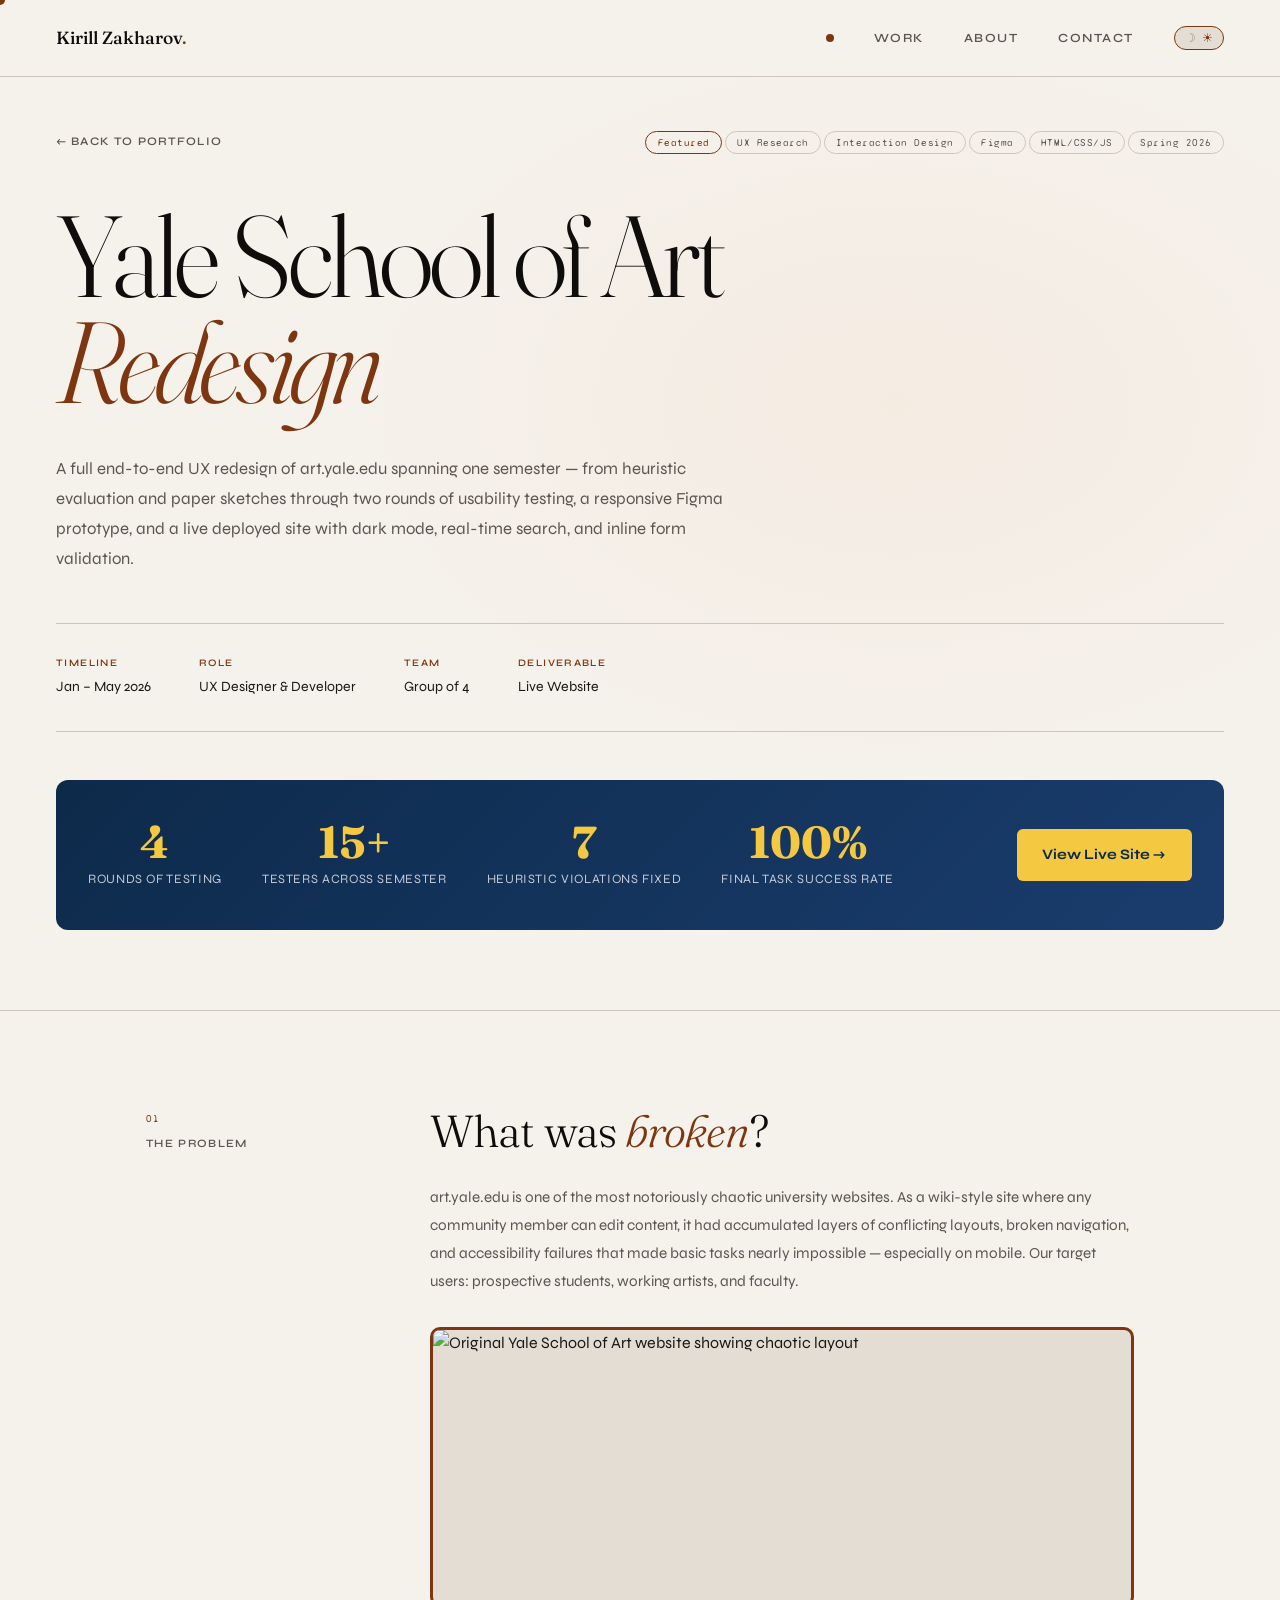
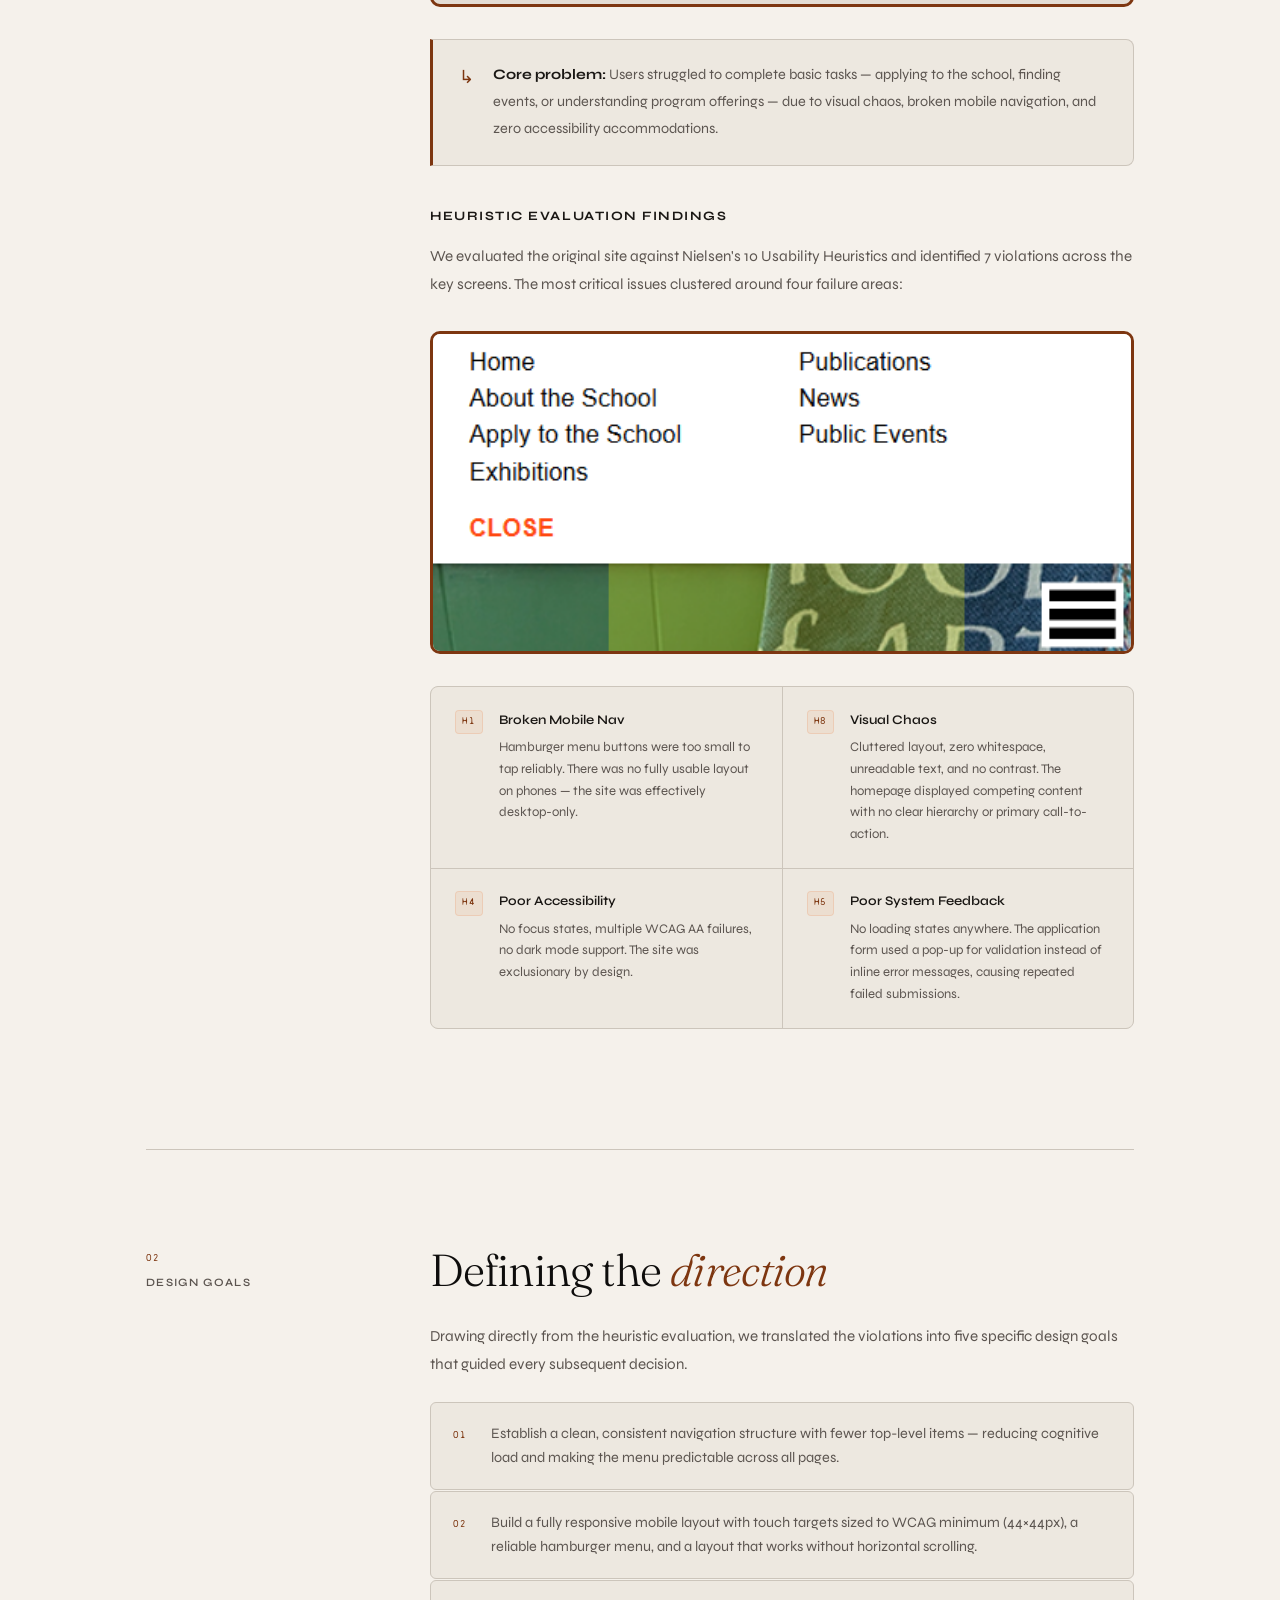
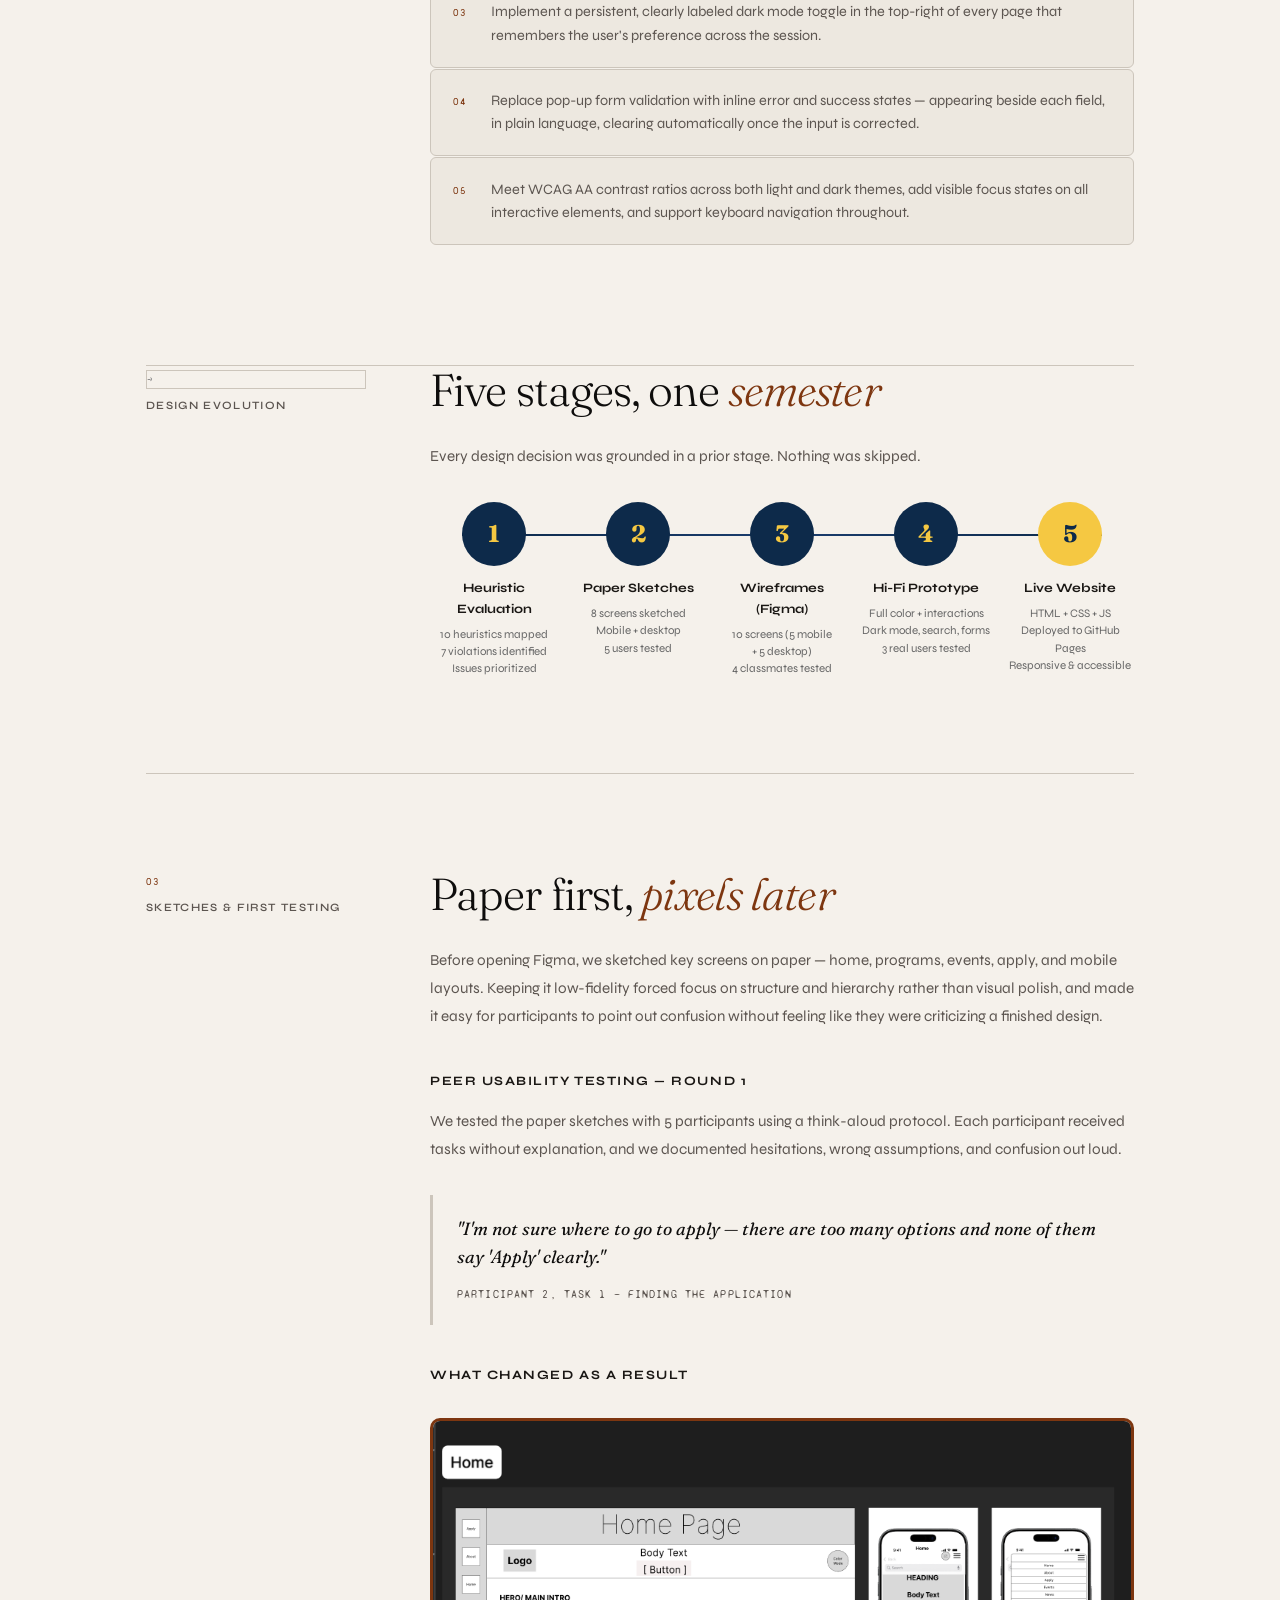
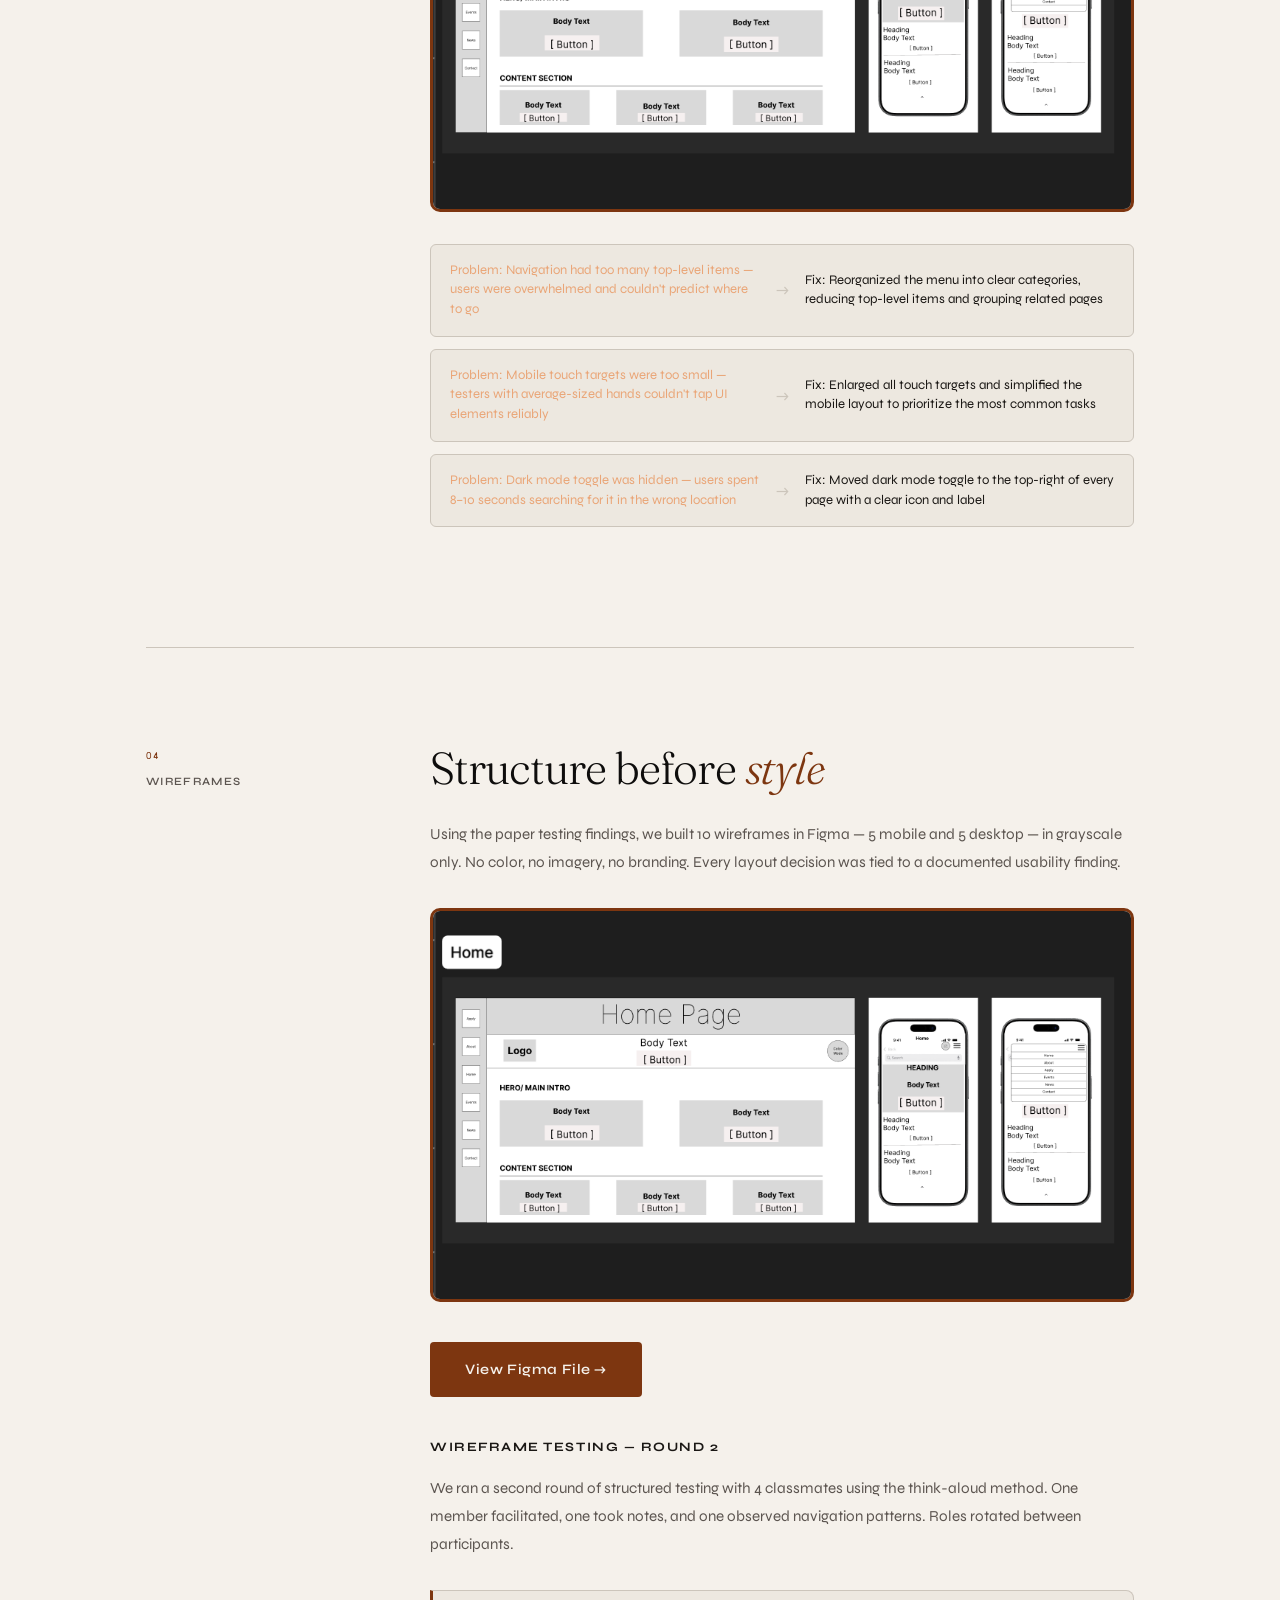
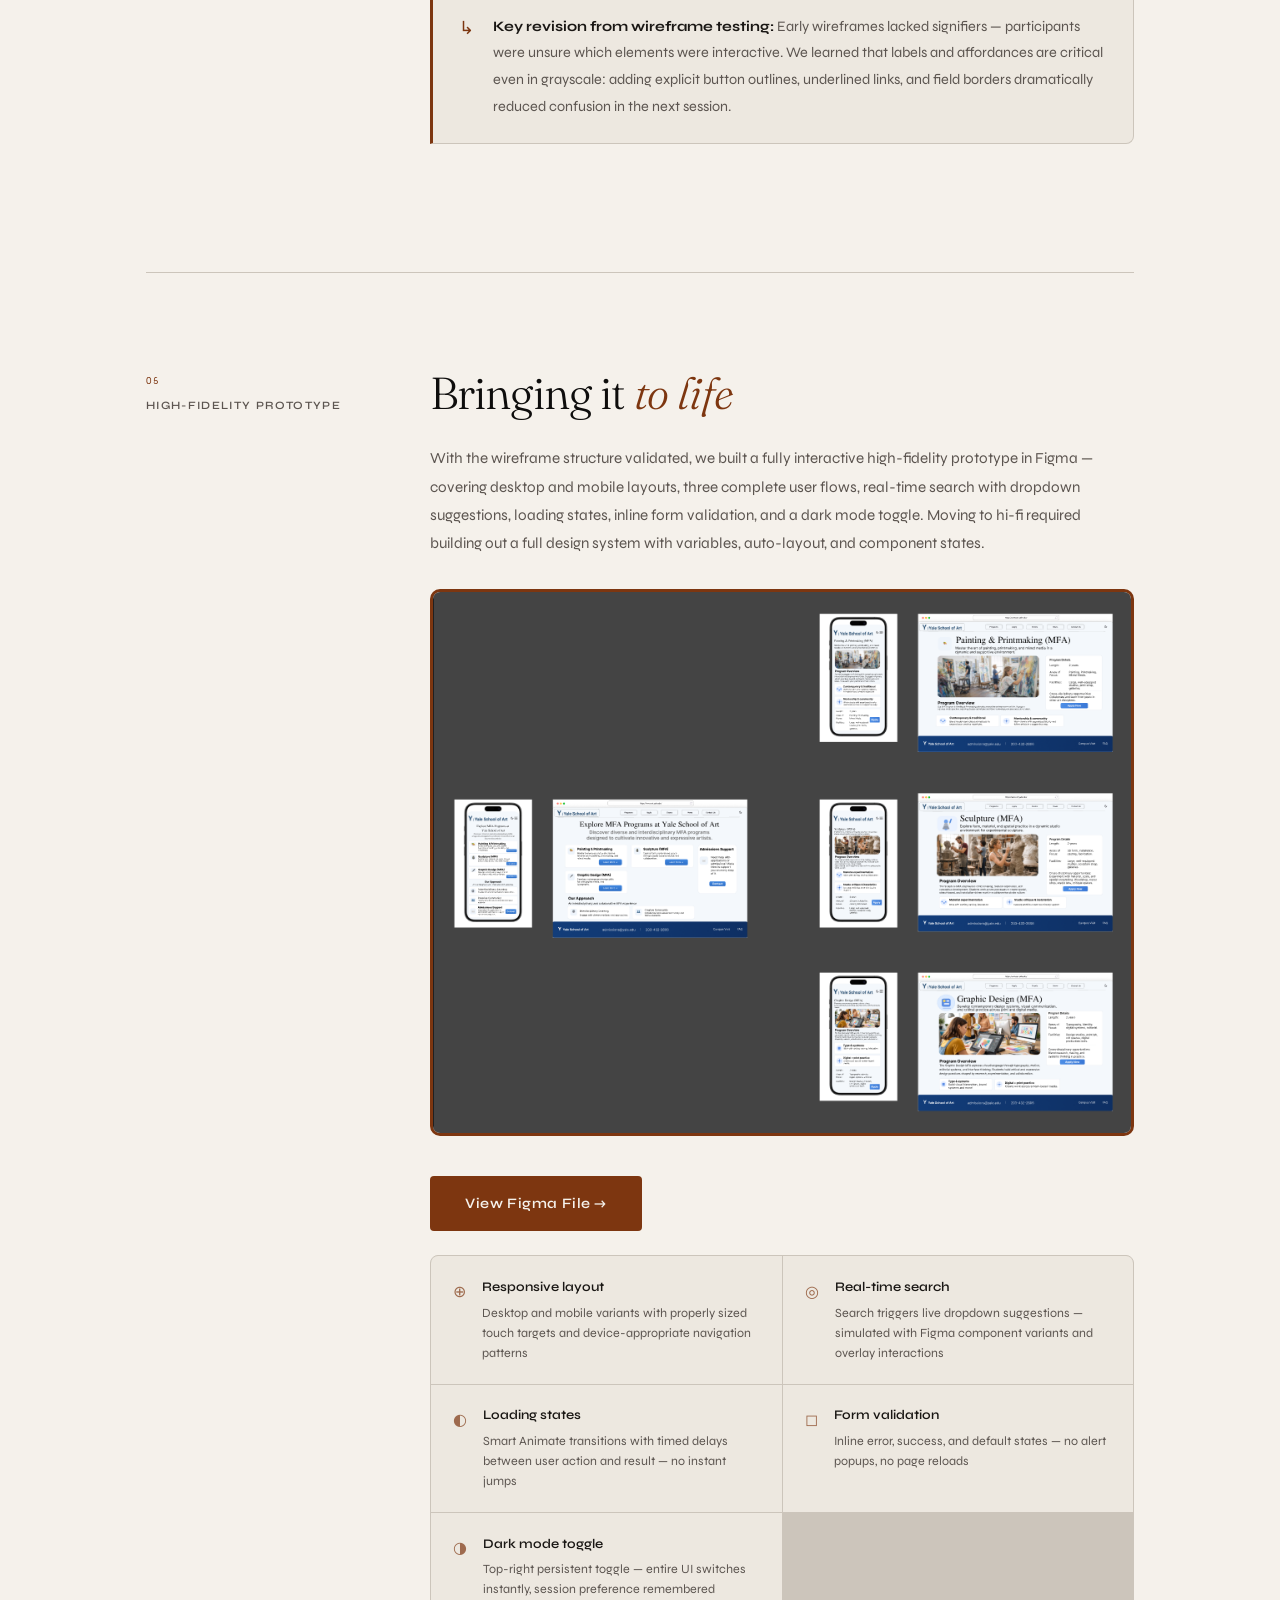
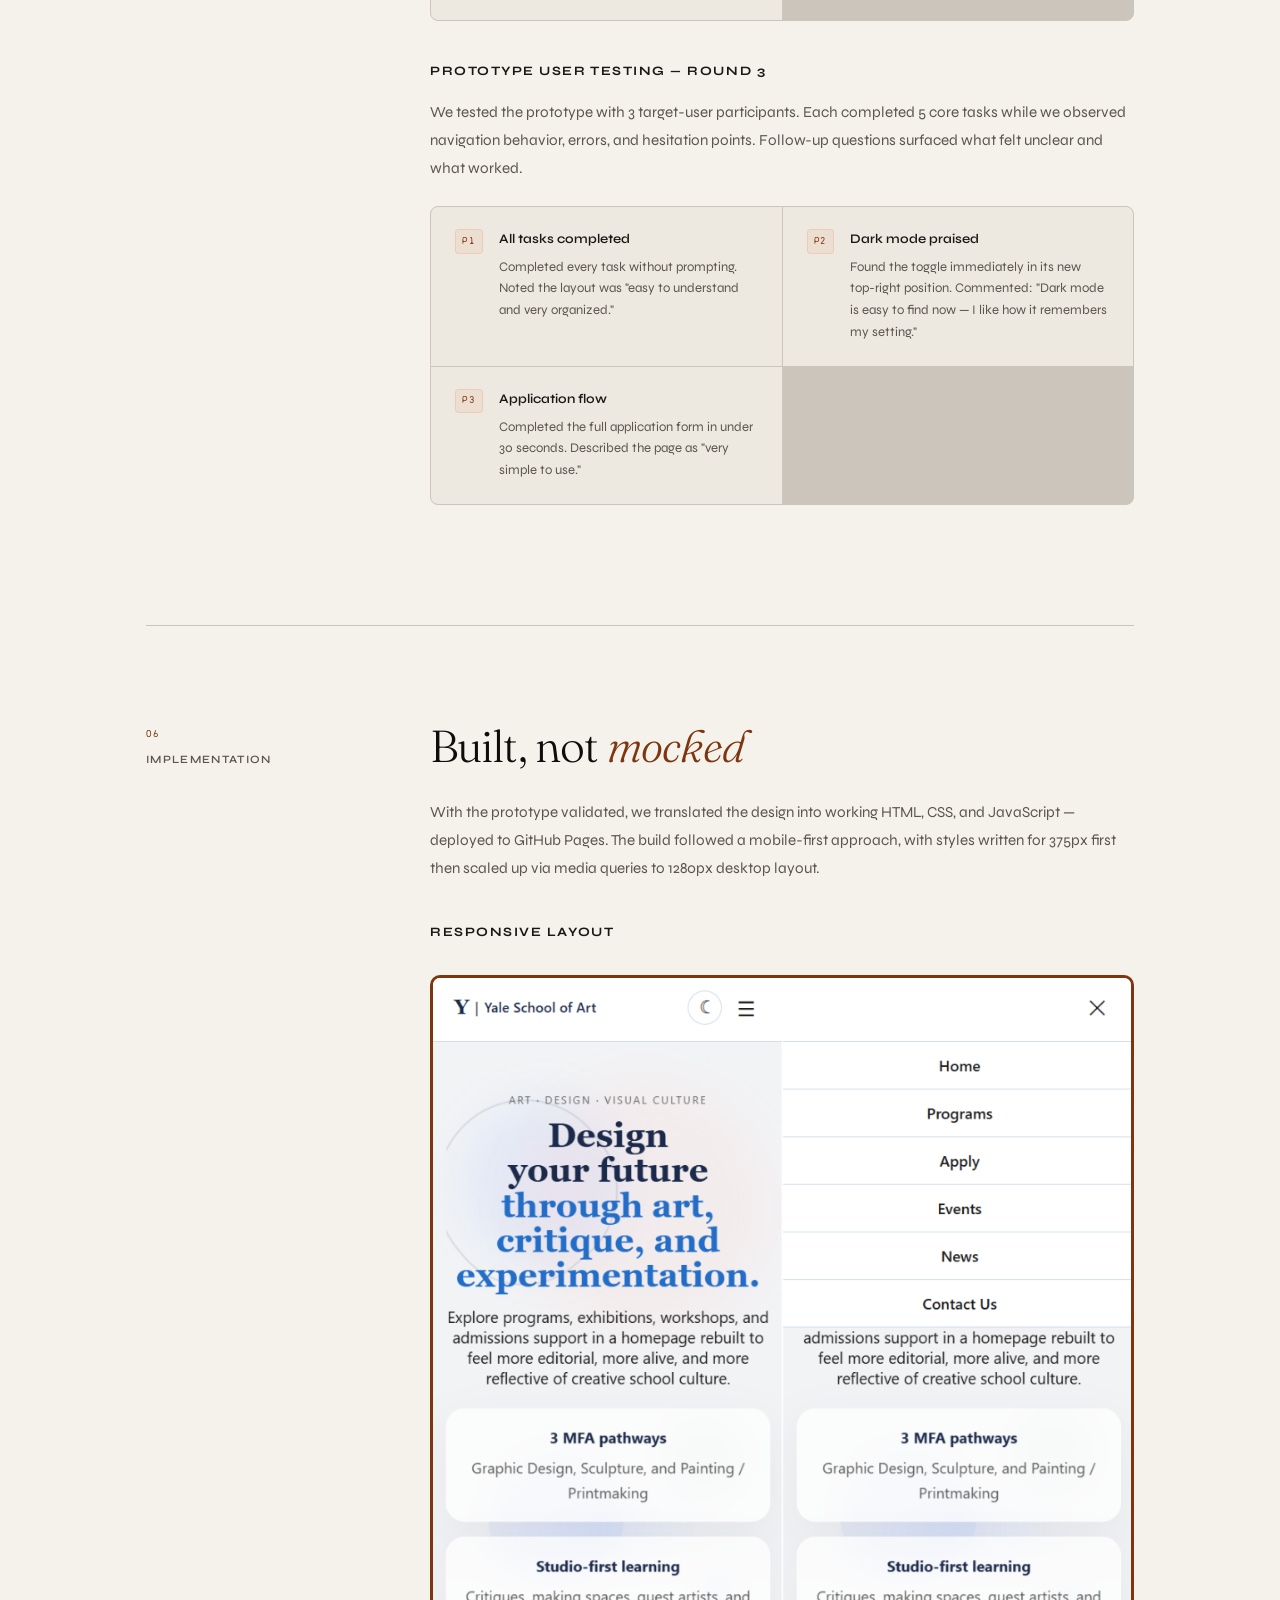
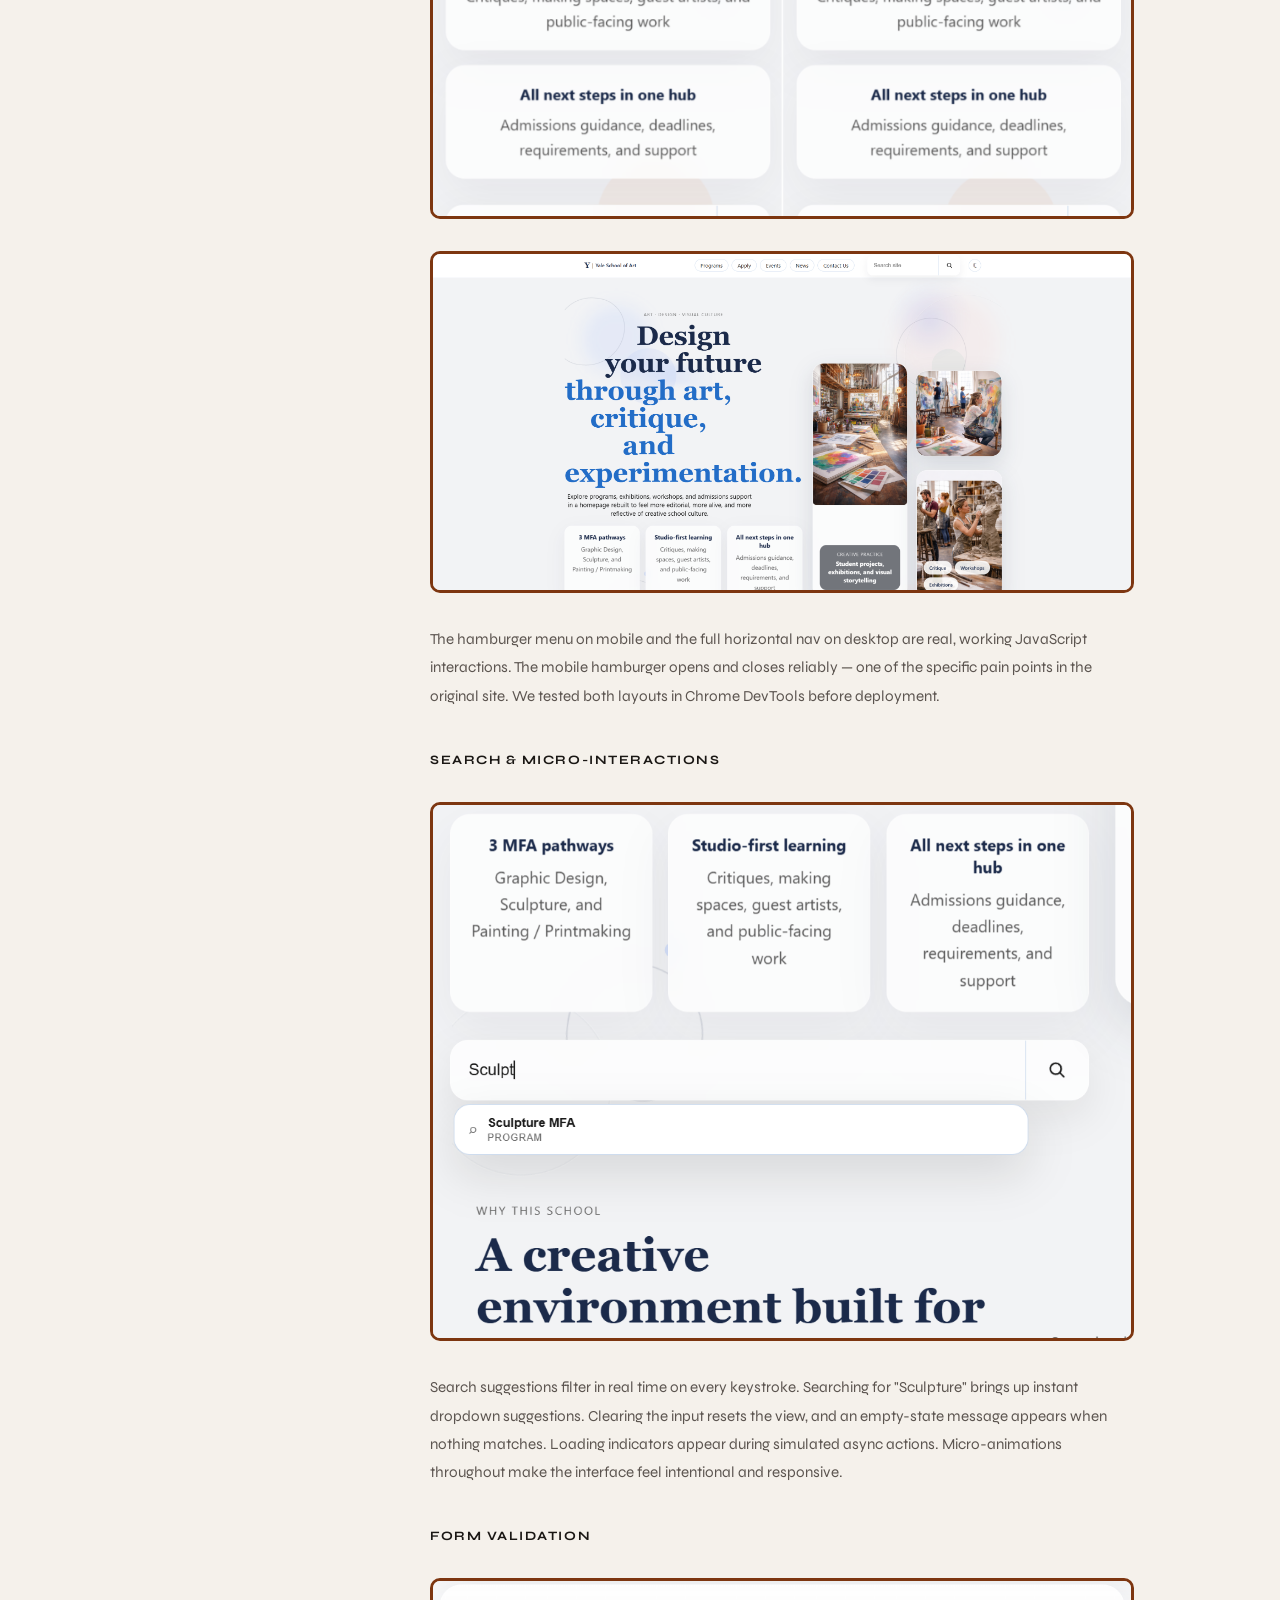
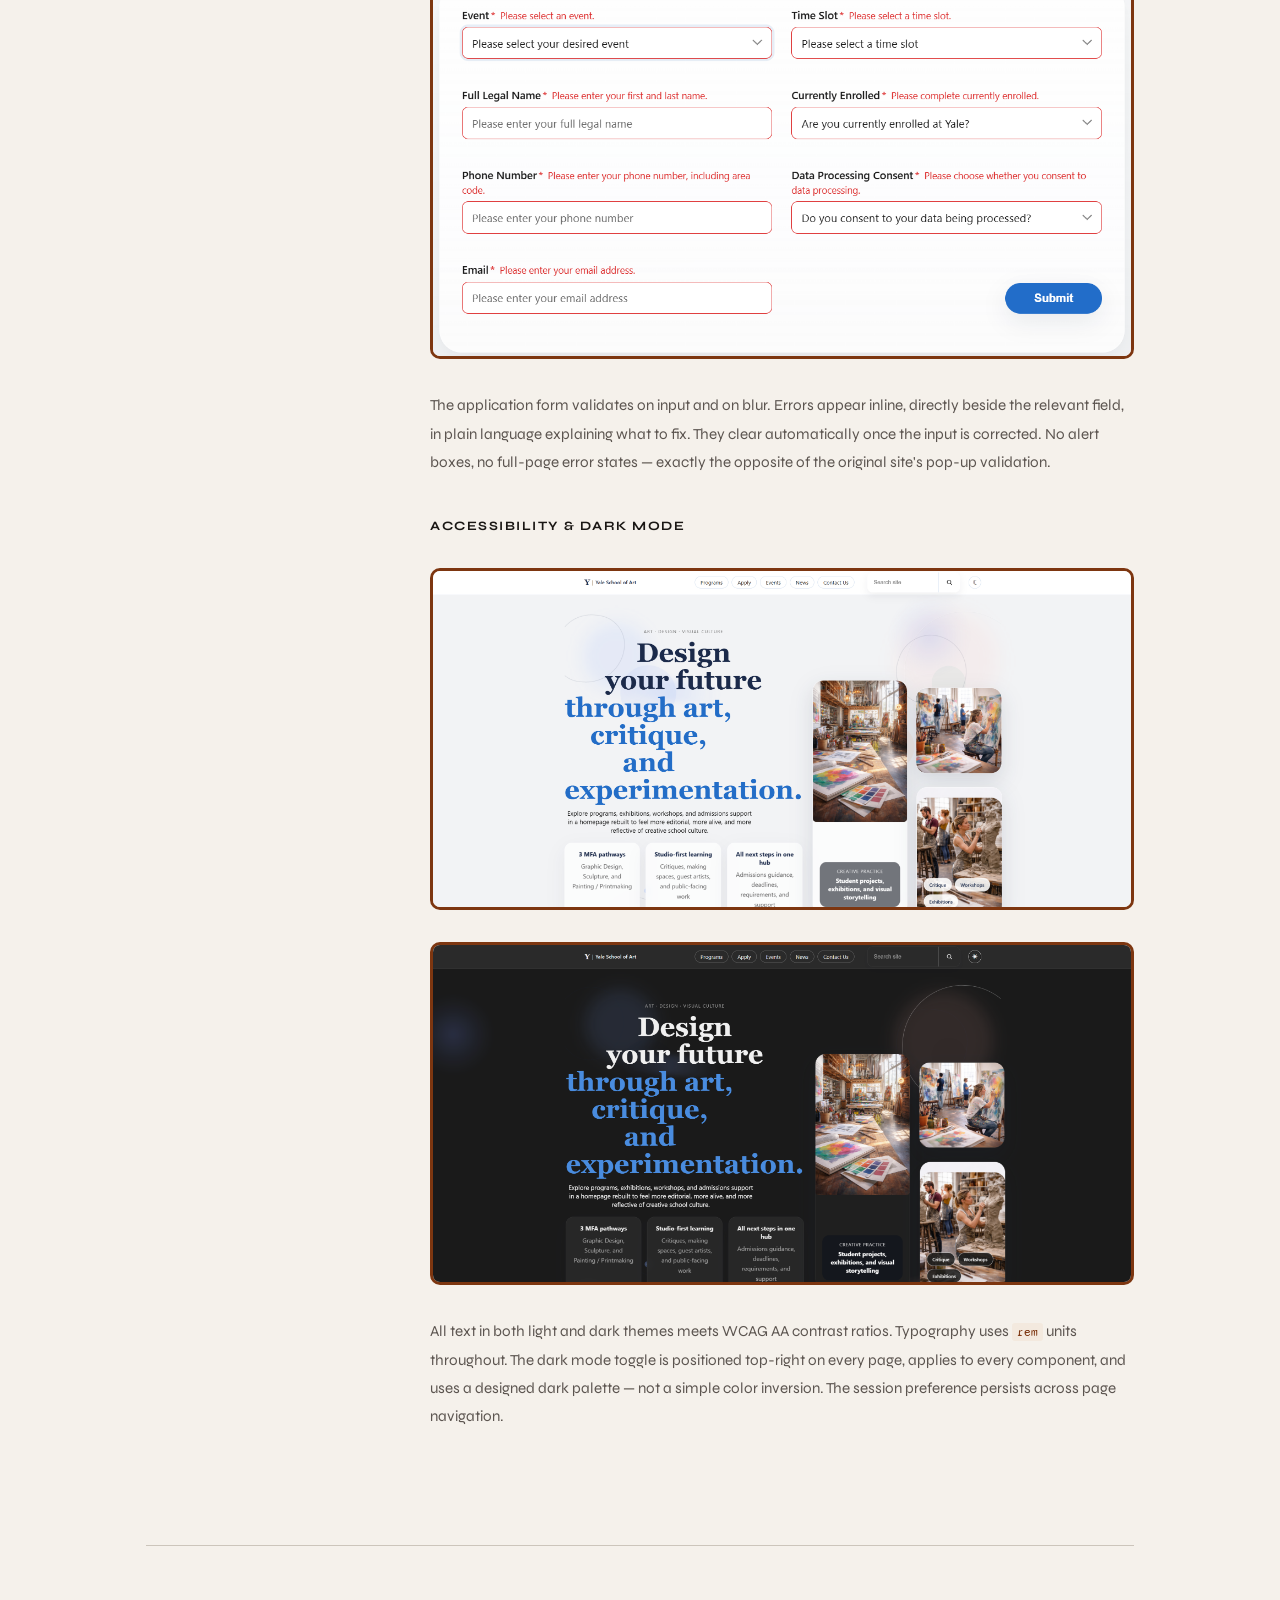
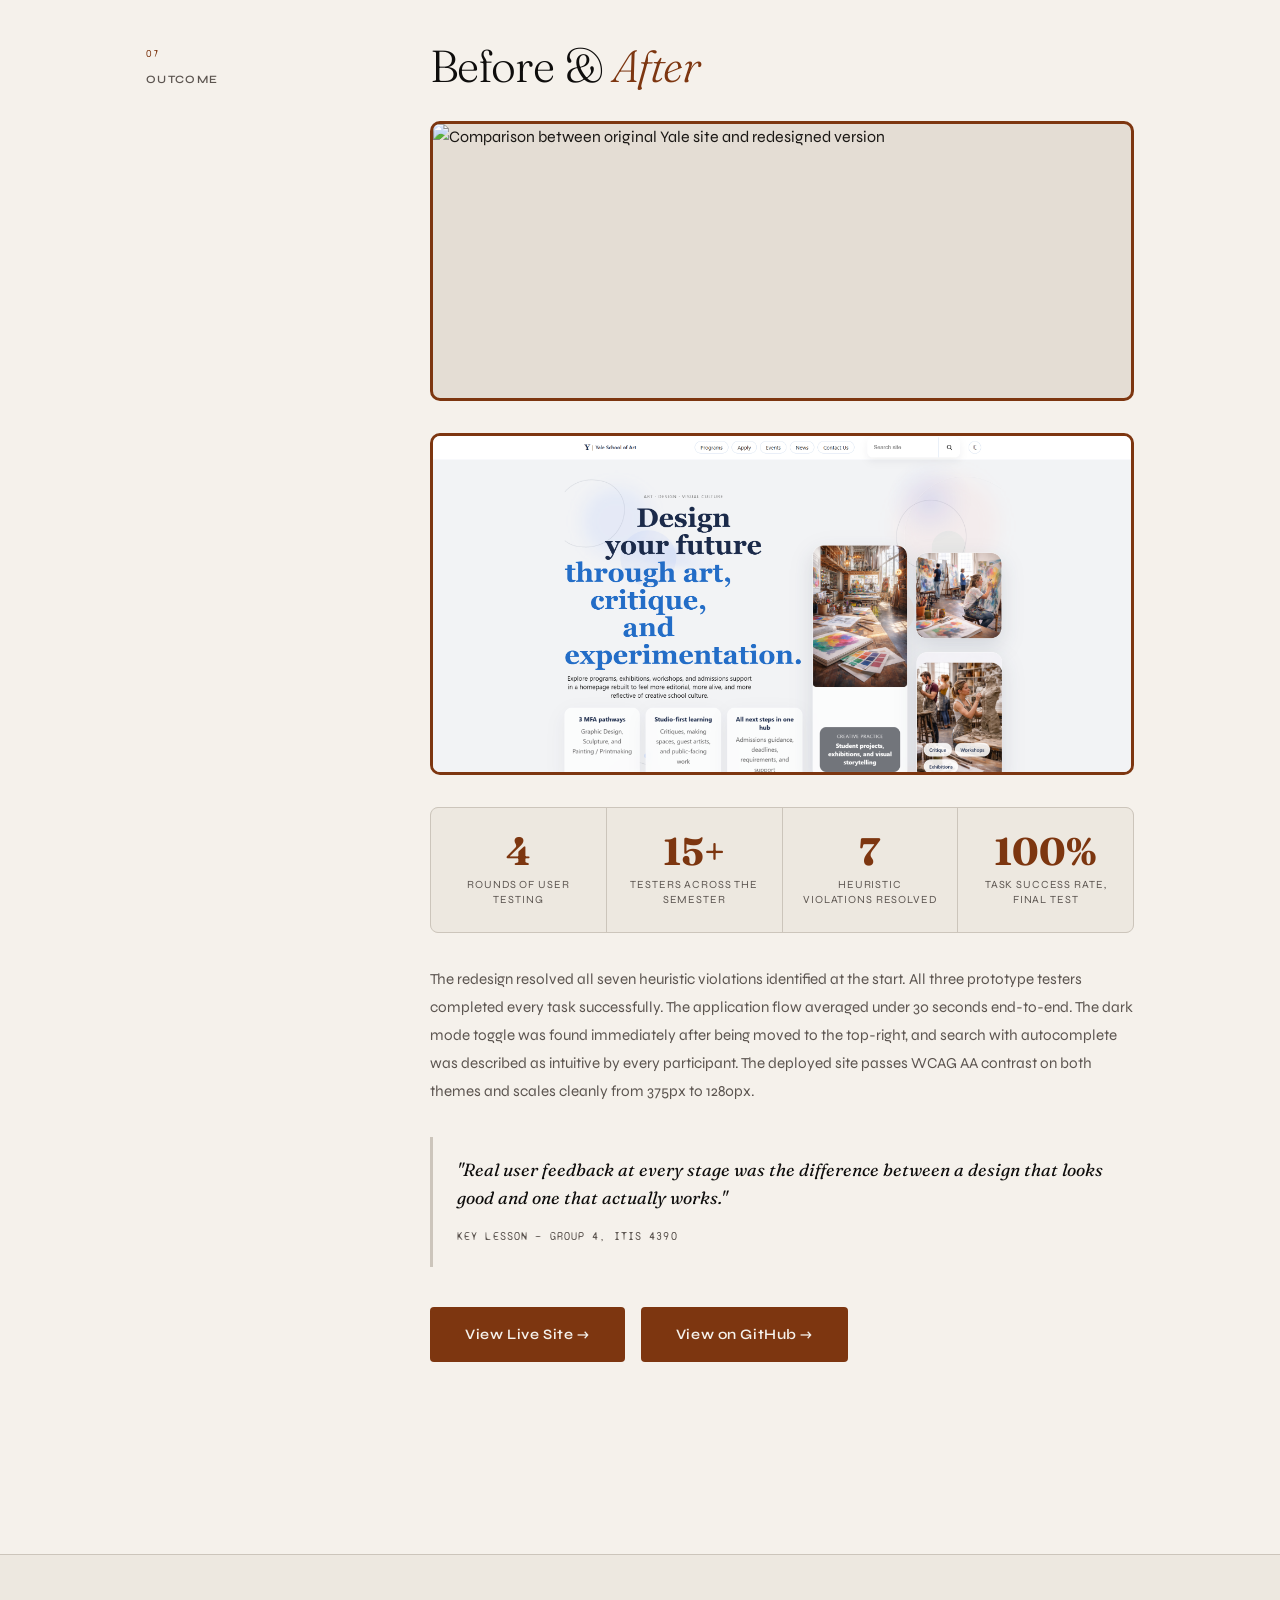
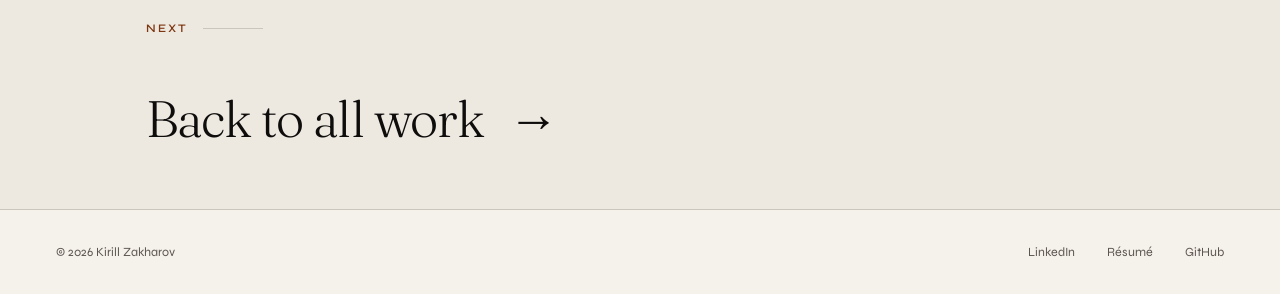
==== case-study.html @ 57b26640 "first commit" ====
<!doctype html>
<html lang="en">
  <head>
    <meta charset="UTF-8" />
    <meta name="viewport" content="width=device-width, initial-scale=1.0" />
    <title>Yale School of Art Redesign — Case Study</title>
    <link rel="preconnect" href="https://fonts.googleapis.com" />
    <link
      href="https://fonts.googleapis.com/css2?family=Fraunces:ital,opsz,wght@0,9..144,300;0,9..144,500;0,9..144,700;1,9..144,300;1,9..144,500&family=Syne:wght@400;500;600;700&family=Syne+Mono&display=swap"
      rel="stylesheet"
    />
    <link rel="stylesheet" href="./css/style.css" />
    <link rel="stylesheet" href="./css/case-study.css" />
  </head>
  <body>
    <div class="cursor" id="cursor"></div>

    <nav>
      <a href="index.html" class="nav-logo">
        <span>Kirill Zakharov</span><span>.</span>
      </a>
      <div class="nav-right">
        <div class="nav-dot"></div>
        <a href="index.html#work">Work</a>
        <a href="index.html#about">About</a>
        <a href="index.html#contact">Contact</a>
        <button
          class="mode-toggle"
          id="mode-toggle"
          aria-label="Toggle color mode"
        ></button>
      </div>
    </nav>

    <!-- CS HERO -->
    <div class="cs-hero">
      <div class="cs-hero-eyebrow">
        <a href="index.html" class="back-link">← Back to portfolio</a>
        <div class="cs-hero-tags">
          <span class="cs-tag featured">Featured</span>
          <span class="cs-tag">UX Research</span>
          <span class="cs-tag">Interaction Design</span>
          <span class="cs-tag">Figma</span>
          <span class="cs-tag">HTML/CSS/JS</span>
          <span class="cs-tag">Spring 2026</span>
        </div>
      </div>

      <h1 class="cs-hero-title">
        <span>Yale School of Art</span><br />
        <em>Redesign</em>
      </h1>

      <p class="cs-hero-summary">
        A full end-to-end UX redesign of art.yale.edu spanning one semester —
        from heuristic evaluation and paper sketches through two rounds of
        usability testing, a responsive Figma prototype, and a live deployed
        site with dark mode, real-time search, and inline form validation.
      </p>

      <div class="cs-meta-bar">
        <div class="cs-meta-item">
          <label>Timeline</label>
          <span>Jan – May 2026</span>
        </div>
        <div class="cs-meta-item">
          <label>Role</label>
          <span>UX Designer &amp; Developer</span>
        </div>
        <div class="cs-meta-item">
          <label>Team</label>
          <span>Group of 4</span>
        </div>
        <div class="cs-meta-item">
          <label>Deliverable</label>
          <span>Live Website</span>
        </div>
      </div>

      <div
        class="cs-hero-img"
        style="
          background: linear-gradient(135deg, #0d2a4a 0%, #1a3d6e 100%);
          border-radius: 12px;
          padding: 2.5rem 2rem;
          display: flex;
          align-items: center;
          justify-content: space-between;
          flex-wrap: wrap;
          gap: 1.5rem;
        "
      >
        <div style="display: flex; gap: 2.5rem; flex-wrap: wrap">
          <div style="text-align: center">
            <div
              style="
                font-family: &quot;Fraunces&quot;, serif;
                font-size: 2.8rem;
                font-weight: 700;
                color: #f5c842;
                line-height: 1;
              "
            >
              4
            </div>
            <div
              style="
                color: rgba(255, 255, 255, 0.75);
                font-size: 0.8rem;
                margin-top: 0.3rem;
                letter-spacing: 0.05em;
                text-transform: uppercase;
              "
            >
              Rounds of Testing
            </div>
          </div>
          <div style="text-align: center">
            <div
              style="
                font-family: &quot;Fraunces&quot;, serif;
                font-size: 2.8rem;
                font-weight: 700;
                color: #f5c842;
                line-height: 1;
              "
            >
              15+
            </div>
            <div
              style="
                color: rgba(255, 255, 255, 0.75);
                font-size: 0.8rem;
                margin-top: 0.3rem;
                letter-spacing: 0.05em;
                text-transform: uppercase;
              "
            >
              Testers Across Semester
            </div>
          </div>
          <div style="text-align: center">
            <div
              style="
                font-family: &quot;Fraunces&quot;, serif;
                font-size: 2.8rem;
                font-weight: 700;
                color: #f5c842;
                line-height: 1;
              "
            >
              7
            </div>
            <div
              style="
                color: rgba(255, 255, 255, 0.75);
                font-size: 0.8rem;
                margin-top: 0.3rem;
                letter-spacing: 0.05em;
                text-transform: uppercase;
              "
            >
              Heuristic Violations Fixed
            </div>
          </div>
          <div style="text-align: center">
            <div
              style="
                font-family: &quot;Fraunces&quot;, serif;
                font-size: 2.8rem;
                font-weight: 700;
                color: #f5c842;
                line-height: 1;
              "
            >
              100%
            </div>
            <div
              style="
                color: rgba(255, 255, 255, 0.75);
                font-size: 0.8rem;
                margin-top: 0.3rem;
                letter-spacing: 0.05em;
                text-transform: uppercase;
              "
            >
              Final Task Success Rate
            </div>
          </div>
        </div>
        <a
          href="https://giancarlopretell.github.io/Interaction-Design-Capstone"
          target="_blank"
          style="
            display: inline-flex;
            align-items: center;
            gap: 0.5rem;
            background: #f5c842;
            color: #0d2a4a;
            padding: 0.9rem 1.6rem;
            border-radius: 6px;
            font-family: &quot;Syne&quot;, sans-serif;
            font-weight: 700;
            font-size: 0.9rem;
            text-decoration: none;
            white-space: nowrap;
            flex-shrink: 0;
          "
          >View Live Site →</a
        >
      </div>
    </div>

    <!-- CASE STUDY BODY -->
    <div class="cs-body">
      <!-- ── 01 PROBLEM ── -->
      <section class="cs-section" id="problem">
        <div class="cs-section-label">
          <span class="step-num">01</span>
          <span>The Problem</span>
        </div>

        <div class="cs-content">
          <h2>What was <em>broken</em>?</h2>

          <p>
            art.yale.edu is one of the most notoriously chaotic university
            websites. As a wiki-style site where any community member can edit
            content, it had accumulated layers of conflicting layouts, broken
            navigation, and accessibility failures that made basic tasks nearly
            impossible — especially on mobile. Our target users: prospective
            students, working artists, and faculty.
          </p>

          <img
            src="./files/yaleoriginal.png"
            alt="Original Yale School of Art website showing chaotic layout"
            class="cs-image"
          />

          <div class="callout">
            <div class="callout-icon">↳</div>
            <p>
              <strong>Core problem:</strong> Users struggled to complete basic
              tasks — applying to the school, finding events, or understanding
              program offerings — due to visual chaos, broken mobile navigation,
              and zero accessibility accommodations.
            </p>
          </div>

          <h3>Heuristic Evaluation Findings</h3>
          <p>
            We evaluated the original site against Nielsen's 10 Usability
            Heuristics and identified 7 violations across the key screens. The
            most critical issues clustered around four failure areas:
          </p>

          <img
            src="./files/hamburger.png"
            alt="Mobile navigation issues and layout problems on original site"
            class="cs-image"
          />

          <div class="finding-grid">
            <div class="finding-card">
              <div class="finding-num">H1</div>
              <div class="finding-body">
                <strong>Broken Mobile Nav</strong>
                <p>
                  Hamburger menu buttons were too small to tap reliably. There
                  was no fully usable layout on phones — the site was
                  effectively desktop-only.
                </p>
              </div>
            </div>
            <div class="finding-card">
              <div class="finding-num">H8</div>
              <div class="finding-body">
                <strong>Visual Chaos</strong>
                <p>
                  Cluttered layout, zero whitespace, unreadable text, and no
                  contrast. The homepage displayed competing content with no
                  clear hierarchy or primary call-to-action.
                </p>
              </div>
            </div>
            <div class="finding-card">
              <div class="finding-num">H4</div>
              <div class="finding-body">
                <strong>Poor Accessibility</strong>
                <p>
                  No focus states, multiple WCAG AA failures, no dark mode
                  support. The site was exclusionary by design.
                </p>
              </div>
            </div>
            <div class="finding-card">
              <div class="finding-num">H5</div>
              <div class="finding-body">
                <strong>Poor System Feedback</strong>
                <p>
                  No loading states anywhere. The application form used a pop-up
                  for validation instead of inline error messages, causing
                  repeated failed submissions.
                </p>
              </div>
            </div>
          </div>
        </div>
      </section>

      <!-- ── 02 DESIGN GOALS ── -->
      <section class="cs-section" id="goals">
        <div class="cs-section-label">
          <span class="step-num">02</span>
          <span>Design Goals</span>
        </div>

        <div class="cs-content">
          <h2>Defining the <em>direction</em></h2>

          <p>
            Drawing directly from the heuristic evaluation, we translated the
            violations into five specific design goals that guided every
            subsequent decision.
          </p>

          <div class="goals-list">
            <div class="goal-item">
              <span class="goal-num">01</span>
              <p>
                Establish a clean, consistent navigation structure with fewer
                top-level items — reducing cognitive load and making the menu
                predictable across all pages.
              </p>
            </div>
            <div class="goal-item">
              <span class="goal-num">02</span>
              <p>
                Build a fully responsive mobile layout with touch targets sized
                to WCAG minimum (44×44px), a reliable hamburger menu, and a
                layout that works without horizontal scrolling.
              </p>
            </div>
            <div class="goal-item">
              <span class="goal-num">03</span>
              <p>
                Implement a persistent, clearly labeled dark mode toggle in the
                top-right of every page that remembers the user's preference
                across the session.
              </p>
            </div>
            <div class="goal-item">
              <span class="goal-num">04</span>
              <p>
                Replace pop-up form validation with inline error and success
                states — appearing beside each field, in plain language,
                clearing automatically once the input is corrected.
              </p>
            </div>
            <div class="goal-item">
              <span class="goal-num">05</span>
              <p>
                Meet WCAG AA contrast ratios across both light and dark themes,
                add visible focus states on all interactive elements, and
                support keyboard navigation throughout.
              </p>
            </div>
          </div>
        </div>
      </section>

      <!-- ── DESIGN PROCESS TIMELINE ── -->
      <section class="cs-section" style="padding-top: 0">
        <div class="cs-section-label">
          <span
            class="step-num"
            style="
              background: transparent;
              color: var(--text-muted, #888);
              border: 1.5px solid var(--border, #e2e2e2);
            "
            >→</span
          >
          <span>Design Evolution</span>
        </div>
        <div class="cs-content">
          <h2>Five stages, one <em>semester</em></h2>
          <p>
            Every design decision was grounded in a prior stage. Nothing was
            skipped.
          </p>

          <!-- Timeline -->
          <div style="margin-top: 2rem; position: relative">
            <!-- Connector line -->
            <div
              style="
                position: absolute;
                top: 2rem;
                left: 2rem;
                right: 2rem;
                height: 2px;
                background: linear-gradient(90deg, #0d2a4a, #1a3d6e, #0d2a4a);
                z-index: 0;
              "
            ></div>
            <div
              style="
                display: grid;
                grid-template-columns: repeat(5, 1fr);
                gap: 1rem;
                position: relative;
                z-index: 1;
              "
            >
              <!-- Stage 1 -->
              <div
                style="
                  display: flex;
                  flex-direction: column;
                  align-items: center;
                  gap: 0.75rem;
                "
              >
                <div
                  style="
                    width: 4rem;
                    height: 4rem;
                    border-radius: 50%;
                    background: #0d2a4a;
                    display: flex;
                    align-items: center;
                    justify-content: center;
                    font-family: &quot;Fraunces&quot;, serif;
                    font-size: 1.5rem;
                    font-weight: 700;
                    color: #f5c842;
                    flex-shrink: 0;
                  "
                >
                  1
                </div>
                <div style="text-align: center">
                  <div
                    style="
                      font-family: &quot;Syne&quot;, sans-serif;
                      font-weight: 700;
                      font-size: 0.8rem;
                      color: var(--text, #111);
                      margin-bottom: 0.4rem;
                    "
                  >
                    Heuristic Evaluation
                  </div>
                  <div
                    style="
                      font-size: 0.72rem;
                      color: var(--text-muted, #666);
                      line-height: 1.5;
                    "
                  >
                    10 heuristics mapped<br />7 violations identified<br />Issues
                    prioritized
                  </div>
                </div>
              </div>

              <!-- Stage 2 -->
              <div
                style="
                  display: flex;
                  flex-direction: column;
                  align-items: center;
                  gap: 0.75rem;
                "
              >
                <div
                  style="
                    width: 4rem;
                    height: 4rem;
                    border-radius: 50%;
                    background: #0d2a4a;
                    display: flex;
                    align-items: center;
                    justify-content: center;
                    font-family: &quot;Fraunces&quot;, serif;
                    font-size: 1.5rem;
                    font-weight: 700;
                    color: #f5c842;
                    flex-shrink: 0;
                  "
                >
                  2
                </div>
                <div style="text-align: center">
                  <div
                    style="
                      font-family: &quot;Syne&quot;, sans-serif;
                      font-weight: 700;
                      font-size: 0.8rem;
                      color: var(--text, #111);
                      margin-bottom: 0.4rem;
                    "
                  >
                    Paper Sketches
                  </div>
                  <div
                    style="
                      font-size: 0.72rem;
                      color: var(--text-muted, #666);
                      line-height: 1.5;
                    "
                  >
                    8 screens sketched<br />Mobile + desktop<br />5 users tested
                  </div>
                </div>
              </div>

              <!-- Stage 3 -->
              <div
                style="
                  display: flex;
                  flex-direction: column;
                  align-items: center;
                  gap: 0.75rem;
                "
              >
                <div
                  style="
                    width: 4rem;
                    height: 4rem;
                    border-radius: 50%;
                    background: #0d2a4a;
                    display: flex;
                    align-items: center;
                    justify-content: center;
                    font-family: &quot;Fraunces&quot;, serif;
                    font-size: 1.5rem;
                    font-weight: 700;
                    color: #f5c842;
                    flex-shrink: 0;
                  "
                >
                  3
                </div>
                <div style="text-align: center">
                  <div
                    style="
                      font-family: &quot;Syne&quot;, sans-serif;
                      font-weight: 700;
                      font-size: 0.8rem;
                      color: var(--text, #111);
                      margin-bottom: 0.4rem;
                    "
                  >
                    Wireframes (Figma)
                  </div>
                  <div
                    style="
                      font-size: 0.72rem;
                      color: var(--text-muted, #666);
                      line-height: 1.5;
                    "
                  >
                    10 screens (5 mobile<br />+ 5 desktop)<br />4 classmates
                    tested
                  </div>
                </div>
              </div>

              <!-- Stage 4 -->
              <div
                style="
                  display: flex;
                  flex-direction: column;
                  align-items: center;
                  gap: 0.75rem;
                "
              >
                <div
                  style="
                    width: 4rem;
                    height: 4rem;
                    border-radius: 50%;
                    background: #0d2a4a;
                    display: flex;
                    align-items: center;
                    justify-content: center;
                    font-family: &quot;Fraunces&quot;, serif;
                    font-size: 1.5rem;
                    font-weight: 700;
                    color: #f5c842;
                    flex-shrink: 0;
                  "
                >
                  4
                </div>
                <div style="text-align: center">
                  <div
                    style="
                      font-family: &quot;Syne&quot;, sans-serif;
                      font-weight: 700;
                      font-size: 0.8rem;
                      color: var(--text, #111);
                      margin-bottom: 0.4rem;
                    "
                  >
                    Hi-Fi Prototype
                  </div>
                  <div
                    style="
                      font-size: 0.72rem;
                      color: var(--text-muted, #666);
                      line-height: 1.5;
                    "
                  >
                    Full color + interactions<br />Dark mode, search, forms<br />3
                    real users tested
                  </div>
                </div>
              </div>

              <!-- Stage 5 -->
              <div
                style="
                  display: flex;
                  flex-direction: column;
                  align-items: center;
                  gap: 0.75rem;
                "
              >
                <div
                  style="
                    width: 4rem;
                    height: 4rem;
                    border-radius: 50%;
                    background: #f5c842;
                    display: flex;
                    align-items: center;
                    justify-content: center;
                    font-family: &quot;Fraunces&quot;, serif;
                    font-size: 1.5rem;
                    font-weight: 700;
                    color: #0d2a4a;
                    flex-shrink: 0;
                  "
                >
                  5
                </div>
                <div style="text-align: center">
                  <div
                    style="
                      font-family: &quot;Syne&quot;, sans-serif;
                      font-weight: 700;
                      font-size: 0.8rem;
                      color: var(--text, #111);
                      margin-bottom: 0.4rem;
                    "
                  >
                    Live Website
                  </div>
                  <div
                    style="
                      font-size: 0.72rem;
                      color: var(--text-muted, #666);
                      line-height: 1.5;
                    "
                  >
                    HTML + CSS + JS<br />Deployed to GitHub Pages<br />Responsive
                    &amp; accessible
                  </div>
                </div>
              </div>
            </div>
          </div>
        </div>
      </section>

      <!-- ── 03 EARLY EXPLORATION ── -->
      <section class="cs-section" id="sketches">
        <div class="cs-section-label">
          <span class="step-num">03</span>
          <span>Sketches &amp; First Testing</span>
        </div>

        <div class="cs-content">
          <h2>Paper first, <em>pixels later</em></h2>

          <p>
            Before opening Figma, we sketched key screens on paper — home,
            programs, events, apply, and mobile layouts. Keeping it low-fidelity
            forced focus on structure and hierarchy rather than visual polish,
            and made it easy for participants to point out confusion without
            feeling like they were criticizing a finished design.
          </p>

          <h3>Peer Usability Testing — Round 1</h3>
          <p>
            We tested the paper sketches with 5 participants using a think-aloud
            protocol. Each participant received tasks without explanation, and
            we documented hesitations, wrong assumptions, and confusion out
            loud.
          </p>

          <div class="quote-block">
            <p>
              "I'm not sure where to go to apply — there are too many options
              and none of them say 'Apply' clearly."
            </p>
            <cite>Participant 2, Task 1 — Finding the Application</cite>
          </div>

          <h3>What Changed as a Result</h3>

          <img
            src="./files/navgiation.png"
            alt="Sketch iterations showing improved navigation"
            class="cs-image"
          />

          <div class="change-list">
            <div class="change-item">
              <div class="change-problem">
                Problem: Navigation had too many top-level items — users were
                overwhelmed and couldn't predict where to go
              </div>
              <div class="change-arrow">→</div>
              <div class="change-fix">
                Fix: Reorganized the menu into clear categories, reducing
                top-level items and grouping related pages
              </div>
            </div>
            <div class="change-item">
              <div class="change-problem">
                Problem: Mobile touch targets were too small — testers with
                average-sized hands couldn't tap UI elements reliably
              </div>
              <div class="change-arrow">→</div>
              <div class="change-fix">
                Fix: Enlarged all touch targets and simplified the mobile layout
                to prioritize the most common tasks
              </div>
            </div>
            <div class="change-item">
              <div class="change-problem">
                Problem: Dark mode toggle was hidden — users spent 8–10 seconds
                searching for it in the wrong location
              </div>
              <div class="change-arrow">→</div>
              <div class="change-fix">
                Fix: Moved dark mode toggle to the top-right of every page with
                a clear icon and label
              </div>
            </div>
          </div>
        </div>
      </section>

      <!-- ── 04 WIREFRAMES ── -->
      <section class="cs-section" id="wireframes">
        <div class="cs-section-label">
          <span class="step-num">04</span>
          <span>Wireframes</span>
        </div>

        <div class="cs-content">
          <h2>Structure before <em>style</em></h2>

          <p>
            Using the paper testing findings, we built 10 wireframes in Figma —
            5 mobile and 5 desktop — in grayscale only. No color, no imagery, no
            branding. Every layout decision was tied to a documented usability
            finding.
          </p>

          <img
            src="./files/navgiation.png"
            alt="Low-fidelity grayscale wireframes for desktop and mobile layouts"
            class="cs-image"
          />

          <div class="live-link-block">
            <a
              href="https://www.figma.com/design/cpUnrUg3ZUvNtbHCEyX6h4/Assignment-5--Wireframe-Creation-Design?node-id=0-1&p=f"
              target="_blank"
              class="contact-btn"
              >View Figma File →</a
            >
          </div>

          <h3>Wireframe Testing — Round 2</h3>
          <p>
            We ran a second round of structured testing with 4 classmates using
            the think-aloud method. One member facilitated, one took notes, and
            one observed navigation patterns. Roles rotated between
            participants.
          </p>

          <div class="callout">
            <div class="callout-icon">↳</div>
            <p>
              <strong>Key revision from wireframe testing:</strong>
              Early wireframes lacked signifiers — participants were unsure
              which elements were interactive. We learned that labels and
              affordances are critical even in grayscale: adding explicit button
              outlines, underlined links, and field borders dramatically reduced
              confusion in the next session.
            </p>
          </div>
        </div>
      </section>

      <!-- ── 05 PROTOTYPE ── -->
      <section class="cs-section" id="prototype">
        <div class="cs-section-label">
          <span class="step-num">05</span>
          <span>High-Fidelity Prototype</span>
        </div>

        <div class="cs-content">
          <h2>Bringing it <em>to life</em></h2>

          <p>
            With the wireframe structure validated, we built a fully interactive
            high-fidelity prototype in Figma — covering desktop and mobile
            layouts, three complete user flows, real-time search with dropdown
            suggestions, loading states, inline form validation, and a dark mode
            toggle. Moving to hi-fi required building out a full design system
            with variables, auto-layout, and component states.
          </p>

          <img
            src="./files/highfidelity.png"
            alt="High-fidelity Figma prototype with full UI design"
            class="cs-image"
          />

          <div class="live-link-block">
            <a
              href="https://www.figma.com/design/fqoenoO4JaLWZZ7y0kLSSS/Assignment-7?node-id=0-1"
              target="_blank"
              class="contact-btn"
              >View Figma File →</a
            >
          </div>

          <div class="prototype-features">
            <div class="proto-feat">
              <div class="proto-feat-icon">⊕</div>
              <div>
                <strong>Responsive layout</strong>
                <p>
                  Desktop and mobile variants with properly sized touch targets
                  and device-appropriate navigation patterns
                </p>
              </div>
            </div>
            <div class="proto-feat">
              <div class="proto-feat-icon">◎</div>
              <div>
                <strong>Real-time search</strong>
                <p>
                  Search triggers live dropdown suggestions — simulated with
                  Figma component variants and overlay interactions
                </p>
              </div>
            </div>
            <div class="proto-feat">
              <div class="proto-feat-icon">◐</div>
              <div>
                <strong>Loading states</strong>
                <p>
                  Smart Animate transitions with timed delays between user
                  action and result — no instant jumps
                </p>
              </div>
            </div>
            <div class="proto-feat">
              <div class="proto-feat-icon">◻</div>
              <div>
                <strong>Form validation</strong>
                <p>
                  Inline error, success, and default states — no alert popups,
                  no page reloads
                </p>
              </div>
            </div>
            <div class="proto-feat">
              <div class="proto-feat-icon">◑</div>
              <div>
                <strong>Dark mode toggle</strong>
                <p>
                  Top-right persistent toggle — entire UI switches instantly,
                  session preference remembered
                </p>
              </div>
            </div>
          </div>
          <h3>Prototype User Testing — Round 3</h3>
          <p>
            We tested the prototype with 3 target-user participants. Each
            completed 5 core tasks while we observed navigation behavior,
            errors, and hesitation points. Follow-up questions surfaced what
            felt unclear and what worked.
          </p>

          <div class="finding-grid">
            <div class="finding-card">
              <div class="finding-num">P1</div>
              <div class="finding-body">
                <strong>All tasks completed</strong>
                <p>
                  Completed every task without prompting. Noted the layout was
                  "easy to understand and very organized."
                </p>
              </div>
            </div>
            <div class="finding-card">
              <div class="finding-num">P2</div>
              <div class="finding-body">
                <strong>Dark mode praised</strong>
                <p>
                  Found the toggle immediately in its new top-right position.
                  Commented: "Dark mode is easy to find now — I like how it
                  remembers my setting."
                </p>
              </div>
            </div>
            <div class="finding-card">
              <div class="finding-num">P3</div>
              <div class="finding-body">
                <strong>Application flow</strong>
                <p>
                  Completed the full application form in under 30 seconds.
                  Described the page as "very simple to use."
                </p>
              </div>
            </div>
          </div>
        </div>
      </section>

      <!-- ── 06 IMPLEMENTATION ── -->
      <section class="cs-section" id="implementation">
        <div class="cs-section-label">
          <span class="step-num">06</span>
          <span>Implementation</span>
        </div>

        <div class="cs-content">
          <h2>Built, not <em>mocked</em></h2>

          <p>
            With the prototype validated, we translated the design into working
            HTML, CSS, and JavaScript — deployed to GitHub Pages. The build
            followed a mobile-first approach, with styles written for 375px
            first then scaled up via media queries to 1280px desktop layout.
          </p>

          <h3>Responsive Layout</h3>

          <img
            src="./files/mobile.png"
            alt="Live site mobile layout with hamburger navigation"
            class="cs-image"
          />

          <img
            src="./files/yalefinal.png"
            alt="Live site layout"
            class="cs-image"
          />

          <p>
            The hamburger menu on mobile and the full horizontal nav on desktop
            are real, working JavaScript interactions. The mobile hamburger
            opens and closes reliably — one of the specific pain points in the
            original site. We tested both layouts in Chrome DevTools before
            deployment.
          </p>

          <h3>Search &amp; Micro-Interactions</h3>

          <img
            src="./files/search.png"
            alt="Live search feature with dropdown suggestions"
            class="cs-image"
          />

          <p>
            Search suggestions filter in real time on every keystroke. Searching
            for "Sculpture" brings up instant dropdown suggestions. Clearing the
            input resets the view, and an empty-state message appears when
            nothing matches. Loading indicators appear during simulated async
            actions. Micro-animations throughout make the interface feel
            intentional and responsive.
          </p>

          <h3>Form Validation</h3>

          <img
            src="./files/form.png"
            alt="Inline form validation with error and success states"
            class="cs-image"
          />

          <p>
            The application form validates on input and on blur. Errors appear
            inline, directly beside the relevant field, in plain language
            explaining what to fix. They clear automatically once the input is
            corrected. No alert boxes, no full-page error states — exactly the
            opposite of the original site's pop-up validation.
          </p>

          <h3>Accessibility &amp; Dark Mode</h3>

          <img
            src="./files/yalefinal.png"
            alt="Color Modes WCAG AA contrast compliance"
            class="cs-image"
          />
          <img
            src="./files/yalefinaldark.png"
            alt="Color Modes WCAG AA contrast compliance"
            class="cs-image"
          />

          <p>
            All text in both light and dark themes meets WCAG AA contrast
            ratios. Typography uses <code>rem</code> units throughout. The dark
            mode toggle is positioned top-right on every page, applies to every
            component, and uses a designed dark palette — not a simple color
            inversion. The session preference persists across page navigation.
          </p>
        </div>
      </section>

      <!-- ── 07 OUTCOME ── -->
      <section class="cs-section" id="outcome">
        <div class="cs-section-label">
          <span class="step-num">07</span>
          <span>Outcome</span>
        </div>

        <div class="cs-content">
          <h2>Before &amp; <em>After</em></h2>

          <img
            src="./files/yaleoriginal.png"
            alt="Comparison between original Yale site and redesigned version"
            class="cs-image large"
          />

          <img
            src="./files/yalefinal.png"
            alt="Comparison between original Yale site and redesigned version"
            class="cs-image large"
          />

          <div class="outcome-stats">
            <div class="stat-card">
              <div class="stat-num">4</div>
              <div class="stat-label">rounds of user testing</div>
            </div>
            <div class="stat-card">
              <div class="stat-num">15+</div>
              <div class="stat-label">testers across the semester</div>
            </div>
            <div class="stat-card">
              <div class="stat-num">7</div>
              <div class="stat-label">heuristic violations resolved</div>
            </div>
            <div class="stat-card">
              <div class="stat-num">100%</div>
              <div class="stat-label">task success rate, final test</div>
            </div>
          </div>

          <p>
            The redesign resolved all seven heuristic violations identified at
            the start. All three prototype testers completed every task
            successfully. The application flow averaged under 30 seconds
            end-to-end. The dark mode toggle was found immediately after being
            moved to the top-right, and search with autocomplete was described
            as intuitive by every participant. The deployed site passes WCAG AA
            contrast on both themes and scales cleanly from 375px to 1280px.
          </p>

          <div class="quote-block">
            <p>
              "Real user feedback at every stage was the difference between a
              design that looks good and one that actually works."
            </p>
            <cite>Key lesson — Group 4, ITIS 4390</cite>
          </div>

          <div class="live-link-block">
            <a
              href="https://giancarlopretell.github.io/Interaction-Design-Capstone"
              target="_blank"
              class="contact-btn"
              >View Live Site →</a
            >
            <a
              href="https://github.com/GiancarloPretell/Interaction-Design-Capstone"
              target="_blank"
              class="contact-btn"
              >View on GitHub →</a
            >
          </div>
        </div>
      </section>
    </div>
    <!-- /cs-body -->

    <!-- NEXT PROJECT -->
    <div class="next-project">
      <div class="next-inner">
        <span class="section-eyebrow">Next</span>
        <a href="index.html#work" class="next-link">
          Back to all work
          <span class="next-arrow">→</span>
        </a>
      </div>
    </div>

    <footer>
      <p>© 2026 Kirill Zakharov</p>
      <div class="footer-links">
        <a href="https://www.linkedin.com/in/kzakharo" target="_blank"
          >LinkedIn</a
        >
        <a href="./files/KZResume.pdf" target="_blank">Résumé</a>
        <a href="https://github.com/ZKirill01" target="_blank">GitHub</a>
      </div>
    </footer>

    <script src="./js/script.js"></script>
  </body>
</html>
---- css/style.css ----
:root {
  --bg: #0e0d0c;
  --bg2: #161513;
  --bg3: #1e1c1a;
  --border: #2d2a27;
  --text: #ede8e0;
  --muted: #9a9288; /* contrast ≥6.3:1 on all dark bgs */
  --accent: #e8894a; /* contrast 7.5:1 on dark bg */
  --accent2: #c96b28;
  --warn: #d4834a; /* change-problem text – 6.2:1 on bg2 */
  --white: #f5f1eb;
}

:root.light {
  --bg: #f5f1eb;
  --bg2: #ede8e0;
  --bg3: #e4ddd4;
  --border: #ccc5bb;
  --text: #1a1714;
  --muted: #5c5550; /* contrast ≥6.5:1 on all light bgs */
  --accent: #7d3610; /* contrast 7.75:1 on light bg – passes small text */
  --accent2: #5a2308;
  --warn: #7a3510; /* 7.35:1 on light bg2 */
  --white: #0e0d0c;
}

/* ─── MODE TOGGLE ─── */
.mode-toggle {
  background: var(--bg3);
  border: 1px solid var(--border);
  border-radius: 20px;
  display: flex;
  align-items: center;
  gap: 0.35rem;
  padding: 0.3rem 0.65rem;
  transition: border-color 0.3s;
  width: auto;
  height: auto;
  position: static;
  flex-shrink: 0;
}
/* Moon icon – active in dark mode */
.mode-toggle::before {
  content: "☽";
  font-size: 0.75rem;
  color: var(--accent);
  line-height: 1;
  transition:
    color 0.3s,
    opacity 0.3s;
  opacity: 1;
}
/* Sun icon – active in light mode */
.mode-toggle::after {
  content: "☀";
  font-size: 0.75rem;
  color: var(--muted);
  line-height: 1;
  opacity: 0.55;
  transition:
    color 0.3s,
    opacity 0.3s;
  /* reset old dot styles */
  position: static;
  width: auto;
  height: auto;
  border-radius: 0;
  background: none;
  top: auto;
  left: auto;
  transform: none;
}
:root.light .mode-toggle::before {
  color: var(--muted);
  opacity: 0.55;
}
:root.light .mode-toggle::after {
  color: var(--accent);
  opacity: 1;
}
:root.light .mode-toggle {
  border-color: var(--accent);
}

/* ─── FOCUS STYLES (WCAG AA) ─── */
:focus-visible {
  outline: 2px solid var(--accent);
  outline-offset: 3px;
  border-radius: 3px;
}

/* ─── RESET ─── */
*,
*::before,
*::after {
  box-sizing: border-box;
  margin: 0;
  padding: 0;
}
html {
  scroll-behavior: smooth;
}

body {
  font-family: "Syne", sans-serif;
  background: var(--bg);
  color: var(--text);
  font-size: 100%; /* respects browser/user font-size preference */
  line-height: 1.6;
  cursor: none;
  overflow-x: hidden;
}

.cursor {
  position: fixed;
  width: 0.625rem;
  height: 0.625rem;
  background: var(--accent);
  border-radius: 50%;
  pointer-events: none;
  z-index: 9999;
  transform: translate(-50%, -50%);
  transition:
    width 0.25s,
    height 0.25s,
    background 0.25s;
}
.cursor.hovering {
  width: 2.25rem;
  height: 2.25rem;
  background: transparent;
  border: 1.5px solid var(--accent);
}

/* ─── NAV ─── */
nav {
  position: fixed;
  top: 0;
  left: 0;
  right: 0;
  z-index: 100;
  display: flex;
  justify-content: space-between;
  align-items: center;
  padding: 1.5rem 3.5rem;
  background: var(--bg);
  border-bottom: 1px solid var(--border);
}

.nav-logo {
  font-family: "Fraunces", serif;
  font-size: 1.1rem;
  font-weight: 500;
  color: var(--white);
  text-decoration: none;
}
.nav-logo span:last-child {
  color: var(--accent);
}

.nav-right {
  display: flex;
  align-items: center;
  gap: 2.5rem;
}

.nav-right a {
  font-size: 0.78rem;
  font-weight: 600;
  letter-spacing: 0.12em;
  text-transform: uppercase;
  color: var(--muted); /* 6.33:1 dark / 6.50:1 light – passes */
  text-decoration: none;
  transition: color 0.2s;
}
.nav-right a:hover {
  color: var(--text);
}

.nav-dot {
  width: 0.5rem;
  height: 0.5rem;
  background: var(--accent);
  border-radius: 50%;
  animation: pulse 2.5s ease-in-out infinite;
  flex-shrink: 0;
}
@keyframes pulse {
  0%,
  100% {
    opacity: 1;
    transform: scale(1);
  }
  50% {
    opacity: 0.5;
    transform: scale(0.7);
  }
}

/* ─── HERO ─── */
.hero {
  min-height: 100vh;
  display: flex;
  flex-direction: column;
  justify-content: flex-end;
  padding: 0 3.5rem 5rem;
  position: relative;
  overflow: hidden;
}

.hero-bg-text {
  position: absolute;
  top: 50%;
  left: 50%;
  transform: translate(-50%, -50%);
  font-family: "Fraunces", serif;
  font-size: clamp(10rem, 22vw, 22rem);
  font-weight: 700;
  color: var(--bg2);
  white-space: nowrap;
  pointer-events: none;
  user-select: none;
  letter-spacing: -0.04em;
  line-height: 1;
  /* decorative watermark – ARIA hidden via pointer-events/user-select */
  aria-hidden: true;
}

.hero-status {
  display: flex;
  align-items: center;
  gap: 0.6rem;
  font-size: 0.72rem;
  font-weight: 600;
  letter-spacing: 0.14em;
  text-transform: uppercase;
  color: var(--muted);
  margin-bottom: 2rem;
  position: relative;
  z-index: 1;
  animation: fadeUp 0.6s ease 0.2s both;
}
.hero-status::before {
  content: "";
  display: block;
  width: 0.375rem;
  height: 0.375rem;
  border-radius: 50%;
  background: var(--accent);
  flex-shrink: 0;
}

.hero h1 {
  font-family: "Fraunces", serif;
  font-size: clamp(3.5rem, 8vw, 8rem);
  font-weight: 300;
  line-height: 0.95;
  letter-spacing: -0.03em;
  color: var(--white);
  position: relative;
  z-index: 1;
  margin-bottom: 3rem;
  animation: fadeUp 0.8s ease 0.35s both;
}
.hero h1 em {
  font-style: italic;
  color: var(--accent);
}
.hero h1 .outline {
  -webkit-text-stroke: 1px var(--border);
  color: transparent;
}

.hero-divider {
  width: 100%;
  height: 1px;
  background: var(--border);
  margin-bottom: 1.5rem;
  position: relative;
  z-index: 1;
}

.hero-bottom {
  display: flex;
  justify-content: space-between;
  align-items: flex-end;
  position: relative;
  z-index: 1;
  animation: fadeUp 0.6s ease 0.6s both;
  gap: 2rem;
  flex-wrap: wrap;
}

.hero-desc {
  max-width: 400px;
  font-size: 0.95rem;
  color: var(--muted);
  line-height: 1.75;
}
.hero-desc strong {
  color: var(--text);
  font-weight: 500;
}

.hero-scroll {
  display: flex;
  align-items: center;
  gap: 0.8rem;
  font-size: 0.72rem;
  letter-spacing: 0.12em;
  text-transform: uppercase;
  color: var(--muted);
  flex-shrink: 0;
}

.scroll-line {
  width: 3rem;
  height: 1px;
  background: var(--border);
  position: relative;
  overflow: hidden;
}
.scroll-line::after {
  content: "";
  position: absolute;
  top: 0;
  left: -100%;
  width: 100%;
  height: 100%;
  background: var(--accent);
  animation: scanline 2s ease-in-out infinite;
}
@keyframes scanline {
  0% {
    left: -100%;
  }
  50%,
  100% {
    left: 100%;
  }
}

@keyframes fadeUp {
  from {
    opacity: 0;
    transform: translateY(20px);
  }
  to {
    opacity: 1;
    transform: translateY(0);
  }
}

/* ─── SECTIONS ─── */
.section {
  padding: 7rem 3.5rem;
  max-width: 1300px;
  margin: 0 auto;
}

.section-eyebrow {
  display: flex;
  align-items: center;
  gap: 1rem;
  font-size: 0.72rem;
  font-weight: 600;
  letter-spacing: 0.16em;
  text-transform: uppercase;
  color: var(--accent); /* 7.5:1 dark / 7.75:1 light – passes */
  margin-bottom: 3.5rem;
}
.section-eyebrow::after {
  content: "";
  flex: 1;
  height: 1px;
  background: var(--border);
  max-width: 3.75rem;
}

/* ─── WORK ─── */
.work-header {
  display: flex;
  justify-content: space-between;
  align-items: flex-end;
  margin-bottom: 4rem;
  gap: 2rem;
}
.work-header h2 {
  font-family: "Fraunces", serif;
  font-size: clamp(2.5rem, 5vw, 4.5rem);
  font-weight: 300;
  line-height: 1;
  letter-spacing: -0.03em;
  color: var(--white);
}
.work-header p {
  max-width: 320px;
  font-size: 0.9rem;
  color: var(--muted);
  line-height: 1.7;
  text-align: right;
}

.case-studies {
  display: flex;
  flex-direction: column;
  gap: 2px;
}

.cs-card {
  background: var(--bg2);
  border: 1px solid var(--border);
  border-radius: 0.75rem;
  overflow: hidden;
  display: grid;
  grid-template-columns: 1fr 1.2fr;
  min-height: 360px;
  opacity: 0;
  transform: translateY(40px);
  transition:
    opacity 0.6s ease,
    transform 0.6s ease,
    border-color 0.3s;
}
.cs-card.visible {
  opacity: 1;
  transform: translateY(0);
}
.cs-card:hover {
  border-color: var(--accent);
}
.cs-card:nth-child(even) {
  grid-template-columns: 1.2fr 1fr;
}
.cs-card:nth-child(even) .cs-info {
  order: 2;
}
.cs-card:nth-child(even) .cs-image {
  order: 1;
}

.cs-info {
  padding: 3rem 3.5rem;
  display: flex;
  flex-direction: column;
  justify-content: space-between;
}

.cs-tags {
  display: flex;
  gap: 0.5rem;
  flex-wrap: wrap;
  margin-bottom: 1.5rem;
}
.cs-tag {
  font-family: "Syne Mono", monospace;
  font-size: 0.65rem;
  padding: 0.25rem 0.7rem;
  border: 1px solid var(--border);
  border-radius: 20px;
  color: var(--muted); /* 5.9:1 dark bg2 / 6.0:1 light bg2 – passes */
  letter-spacing: 0.05em;
}
.cs-tag.featured {
  border-color: var(--accent);
  color: var(--accent);
}

.cs-info h3 {
  font-family: "Fraunces", serif;
  font-size: clamp(1.6rem, 2.5vw, 2.2rem);
  font-weight: 300;
  line-height: 1.15;
  letter-spacing: -0.02em;
  color: var(--white);
  margin-bottom: 1rem;
}
.cs-info p {
  font-size: 0.9rem;
  color: var(--muted);
  line-height: 1.75;
  flex-grow: 1;
  margin-bottom: 2rem;
}

.cs-footer {
  display: flex;
  justify-content: space-between;
  align-items: center;
}
.cs-year {
  font-family: "Syne Mono", monospace;
  font-size: 0.72rem;
  color: var(--muted);
}
.cs-link {
  display: inline-flex;
  align-items: center;
  gap: 0.5rem;
  font-size: 0.78rem;
  font-weight: 600;
  letter-spacing: 0.08em;
  text-transform: uppercase;
  color: var(--text);
  text-decoration: none;
  padding: 0.6rem 1.2rem;
  border: 1px solid var(--border);
  border-radius: 4px;
  transition:
    background 0.2s,
    border-color 0.2s,
    color 0.2s;
}
.cs-link:hover {
  background: var(--accent);
  border-color: var(--accent);
  color: var(--bg); /* 7.5:1 dark / 7.75:1 light – passes */
}

.cs-image {
  background: var(--bg3);
  display: flex;
  align-items: center;
  justify-content: center;
  position: relative;
  overflow: hidden;
  min-height: 280px;
}

.cs-image-inner {
  width: 100%;
  height: 100%;
  display: flex;
  flex-direction: column;
  align-items: center;
  justify-content: center;
  gap: 0.8rem;
  color: var(--muted);
  transition: color 0.2s;
  padding: 2rem;
}
.cs-image:hover .cs-image-inner {
  color: var(--accent);
}
.cs-image-inner svg {
  width: 2rem;
  height: 2rem;
  opacity: 0.6;
}
.cs-image-inner span {
  font-size: 0.72rem;
  letter-spacing: 0.1em;
  text-transform: uppercase;
  /* no opacity reduction – muted color already handles de-emphasis */
}
.cs-image img {
  padding: 10px;
  width: 100%;
  height: 100%;
  object-fit: cover;
  display: block;
}

.cs-image-number {
  position: absolute;
  bottom: 1.5rem;
  right: 2rem;
  font-family: "Fraunces", serif;
  font-size: 5rem;
  font-weight: 700;
  color: rgba(255, 255, 255, 0.04);
  line-height: 1;
  pointer-events: none;
  user-select: none;
}

/* ─── ABOUT ─── */
#about {
  background: var(--bg2);
  max-width: none;
  padding: 0;
}
#about .inner {
  max-width: 1300px;
  margin: 0 auto;
  padding: 7rem 3.5rem;
}

.about-grid {
  display: grid;
  grid-template-columns: 1fr 1.4fr;
  gap: 6rem;
  align-items: start;
}

.about-left h2 {
  font-family: "Fraunces", serif;
  font-size: clamp(2.5rem, 4vw, 3.8rem);
  font-weight: 300;
  line-height: 1.05;
  letter-spacing: -0.03em;
  color: var(--white);
  margin-bottom: 2rem;
}
.about-left h2 em {
  font-style: italic;
  color: var(--accent);
}

.about-photo {
  width: 100%;
  max-width: 280px;
  aspect-ratio: 3/4;
  background: var(--bg3);
  border-radius: 0.5rem;
  overflow: hidden;
  display: flex;
  align-items: center;
  justify-content: center;
  color: var(--muted);
  flex-direction: column;
  gap: 0.6rem;
  border: 1px solid var(--border);
  transition:
    border-color 0.2s,
    color 0.2s;
}
.about-photo:hover {
  border-color: var(--accent);
  color: var(--accent);
}
.about-photo input {
  display: none;
}
.about-photo svg {
  width: 2rem;
  height: 2rem;
  opacity: 0.5;
}
.about-photo span {
  font-size: 0.7rem;
  letter-spacing: 0.1em;
  text-transform: uppercase;
  /* no opacity – muted color handles contrast */
}
.about-photo img {
  width: 100%;
  height: 100%;
  object-fit: cover;
}

.about-right p {
  font-size: 1.05rem;
  color: var(--muted);
  line-height: 1.85;
  margin-bottom: 1.5rem;
}
.about-right p strong {
  color: var(--text);
  font-weight: 500;
}

.skills-grid {
  display: grid;
  grid-template-columns: 1fr 1fr;
  gap: 1px;
  background: var(--border);
  border: 1px solid var(--border);
  border-radius: 0.5rem;
  overflow: hidden;
  margin-top: 3rem;
}
.skill-item {
  background: var(--bg2);
  padding: 1.2rem 1.5rem;
}
.skill-item label {
  display: block;
  font-size: 0.65rem;
  letter-spacing: 0.12em;
  text-transform: uppercase;
  color: var(--accent); /* 7.5:1 dark / 7.75:1 light – passes for 0.65rem */
  margin-bottom: 0.3rem;
}
.skill-item span {
  font-size: 0.9rem;
  color: var(--text);
}

/* ─── CONTACT ─── */
.contact-strip {
  padding: 5rem 3.5rem;
  display: flex;
  align-items: center;
  justify-content: space-between;
  gap: 3rem;
  border-top: 1px solid var(--border);
  max-width: 1300px;
  margin: 0 auto;
  flex-wrap: wrap;
}
.contact-left h2 {
  font-family: "Fraunces", serif;
  font-size: clamp(2rem, 4vw, 3.5rem);
  font-weight: 300;
  line-height: 1.05;
  letter-spacing: -0.03em;
  color: var(--white);
}
.contact-left h2 em {
  font-style: italic;
  color: var(--accent);
}
.contact-left p {
  color: var(--muted);
  font-size: 0.9rem;
  margin-top: 0.8rem;
}

.contact-btn {
  flex-shrink: 0;
  display: inline-flex;
  align-items: center;
  gap: 0.8rem;
  background: var(--accent);
  color: var(--bg); /* 7.5:1 dark / 7.75:1 light – passes */
  text-decoration: none;
  padding: 1rem 2.2rem;
  border-radius: 4px;
  font-weight: 600;
  font-size: 0.9rem;
  letter-spacing: 0.04em;
  transition:
    background 0.2s,
    transform 0.2s;
}
.contact-btn:hover {
  background: var(--accent2);
  transform: translateY(-2px);
}

/* ─── FOOTER ─── */
footer {
  border-top: 1px solid var(--border);
  padding: 2rem 3.5rem;
  display: flex;
  justify-content: space-between;
  align-items: center;
  max-width: 1300px;
  margin: 0 auto;
  flex-wrap: wrap;
  gap: 1rem;
}
footer p {
  font-size: 0.78rem;
  color: var(--muted);
}
.footer-links {
  display: flex;
  gap: 2rem;
}
.footer-links a {
  font-size: 0.78rem;
  color: var(--muted);
  text-decoration: none;
  transition: color 0.2s;
}
.footer-links a:hover {
  color: var(--text);
}

/* ─── RESPONSIVE ─── */
@media (max-width: 900px) {
  nav {
    padding: 1.2rem 1.8rem;
  }
  .hero {
    padding: 0 1.8rem 4rem;
  }
  .cs-card,
  .cs-card:nth-child(even) {
    grid-template-columns: 1fr;
  }
  .cs-card:nth-child(even) .cs-info {
    order: 1;
  }
  .cs-card:nth-child(even) .cs-image {
    order: 2;
  }
  .cs-image {
    min-height: 220px;
  }
  .about-grid {
    grid-template-columns: 1fr;
    gap: 3rem;
  }
  .about-photo {
    max-width: 100%;
    aspect-ratio: 4/3;
  }
  .section {
    padding: 5rem 1.8rem;
  }
  #about .inner {
    padding: 5rem 1.8rem;
  }
  .contact-strip {
    flex-direction: column;
    align-items: flex-start;
    padding: 4rem 1.8rem;
  }
  footer {
    padding: 2rem 1.8rem;
    flex-direction: column;
    align-items: flex-start;
  }
  .work-header {
    flex-direction: column;
    align-items: flex-start;
  }
  .work-header p {
    text-align: left;
  }
}
@media (max-width: 600px) {
  body {
    cursor: auto;
  }
  .cursor {
    display: none;
  }
  .skills-grid {
    grid-template-columns: 1fr;
  }
  .nav-right {
    gap: 1.2rem;
  }
  .hero-bottom {
    flex-direction: column;
    align-items: flex-start;
  }
}

/* Hard disable all native cursors */
* {
  cursor: none !important;
}

/* Reinforce for interactive elements */
a,
button,
input,
textarea,
select,
label {
  cursor: none !important;
}

/* Optional: disable pointer cursor on hover states too */
a:hover,
button:hover {
  cursor: none !important;
}
---- css/case-study.css ----
/* ─── CASE STUDY PAGE STYLES ─── */

/* Hero */
.cs-hero {
  min-height: 100vh;
  display: flex;
  flex-direction: column;
  justify-content: flex-end;
  padding: 8rem 3.5rem 5rem;
  position: relative;
  overflow: hidden;
  border-bottom: 1px solid var(--border);
}

.cs-hero::before {
  content: "";
  position: absolute;
  top: 0;
  left: 0;
  right: 0;
  bottom: 0;
  background: radial-gradient(
    ellipse 60% 50% at 70% 40%,
    rgba(232, 137, 74, 0.06) 0%,
    transparent 70%
  );
  pointer-events: none;
}

.cs-hero-eyebrow {
  display: flex;
  align-items: center;
  justify-content: space-between;
  flex-wrap: wrap;
  gap: 1rem;
  margin-bottom: 3rem;
  animation: fadeUp 0.5s ease 0.1s both;
}

.back-link {
  font-size: 0.72rem;
  font-weight: 600;
  letter-spacing: 0.1em;
  text-transform: uppercase;
  color: var(--muted);
  text-decoration: none;
  transition: color 0.2s;
  display: flex;
  align-items: center;
  gap: 0.4rem;
}
.back-link:hover {
  color: var(--accent);
}

.cs-hero-title {
  font-family: "Fraunces", serif;
  font-size: clamp(3.5rem, 9vw, 9rem);
  font-weight: 300;
  line-height: 0.92;
  letter-spacing: -0.04em;
  color: var(--white);
  margin-bottom: 2.5rem;
  position: relative;
  z-index: 1;
  animation: fadeUp 0.8s ease 0.2s both;
}
.cs-hero-title em {
  font-style: italic;
  color: var(--accent);
}

.cs-hero-summary {
  max-width: 680px;
  font-size: 1.05rem;
  color: var(--muted);
  line-height: 1.8;
  margin-bottom: 3rem;
  position: relative;
  z-index: 1;
  animation: fadeUp 0.6s ease 0.35s both;
}

.cs-meta-bar {
  display: flex;
  gap: 3rem;
  flex-wrap: wrap;
  padding: 2rem 0;
  border-top: 1px solid var(--border);
  border-bottom: 1px solid var(--border);
  margin-bottom: 3rem;
  position: relative;
  z-index: 1;
  animation: fadeUp 0.5s ease 0.5s both;
}
.cs-meta-item {
  display: flex;
  flex-direction: column;
  gap: 0.3rem;
}
.cs-meta-item label {
  font-size: 0.62rem;
  letter-spacing: 0.14em;
  text-transform: uppercase;
  color: var(--accent);
  font-weight: 600;
}
.cs-meta-item span {
  font-size: 0.88rem;
  color: var(--text);
}

.cs-hero-img {
  width: 100%;
  animation: fadeUp 0.6s ease 0.6s both;
}

/* Body layout */
.cs-body {
  max-width: 1100px;
  margin: 0 auto;
  padding: 0 3.5rem 6rem;
}

.cs-section {
  display: grid;
  grid-template-columns: 220px 1fr;
  gap: 4rem;
  padding: 6rem 0;
  border-bottom: 1px solid var(--border);
}
.cs-section:last-child {
  border-bottom: none;
}

.cs-section-label {
  display: flex;
  flex-direction: column;
  gap: 0.5rem;
  position: sticky;
  top: 6rem;
  align-self: start;
  padding-top: 0.25rem;
}

.step-num {
  font-family: "Syne Mono", monospace;
  font-size: 0.65rem;
  color: var(--accent);
  letter-spacing: 0.08em;
}
.cs-section-label span:last-child {
  font-size: 0.7rem;
  font-weight: 600;
  letter-spacing: 0.12em;
  text-transform: uppercase;
  color: var(--muted);
}

.cs-content h2 {
  font-family: "Fraunces", serif;
  font-size: clamp(2rem, 3.5vw, 3rem);
  font-weight: 300;
  line-height: 1.05;
  letter-spacing: -0.02em;
  color: var(--white);
  margin-bottom: 1.8rem;
}
.cs-content h2 em {
  font-style: italic;
  color: var(--accent);
}
.cs-content h3 {
  font-family: "Syne", sans-serif;
  font-size: 0.8rem;
  font-weight: 700;
  letter-spacing: 0.12em;
  text-transform: uppercase;
  color: var(--text);
  margin: 2.5rem 0 1rem;
}
.cs-content p {
  font-size: 0.95rem;
  color: var(--muted);
  line-height: 1.85;
  margin-bottom: 1.2rem;
}
.cs-content code {
  font-family: "Syne Mono", monospace;
  font-size: 0.82em;
  color: var(--accent);
  background: rgba(232, 137, 74, 0.08);
  padding: 0.1em 0.4em;
  border-radius: 3px;
}

/* Callout */
.callout {
  display: flex;
  gap: 1.2rem;
  background: var(--bg2);
  border: 1px solid var(--border);
  border-left: 3px solid var(--accent);
  border-radius: 0 8px 8px 0;
  padding: 1.4rem 1.6rem;
  margin: 2rem 0;
}
.callout-icon {
  color: var(--accent);
  font-size: 1.1rem;
  flex-shrink: 0;
  margin-top: 0.1rem;
}
.callout p {
  margin: 0;
  font-size: 0.9rem;
}
.callout p strong {
  color: var(--text);
}

/* Finding cards */
.finding-grid {
  display: grid;
  grid-template-columns: repeat(auto-fit, minmax(240px, 1fr));
  gap: 1px;
  background: var(--border);
  border: 1px solid var(--border);
  border-radius: 8px;
  overflow: hidden;
  margin: 1.5rem 0;
}
.finding-card {
  background: var(--bg2);
  padding: 1.4rem 1.5rem;
  display: flex;
  gap: 1rem;
}
.finding-num {
  font-family: "Syne Mono", monospace;
  font-size: 0.62rem;
  color: var(--accent);
  background: rgba(232, 137, 74, 0.1);
  border: 1px solid rgba(232, 137, 74, 0.2);
  border-radius: 4px;
  padding: 0.2rem 0.4rem;
  height: fit-content;
  flex-shrink: 0;
  letter-spacing: 0.06em;
}
.finding-body strong {
  font-size: 0.82rem;
  color: var(--text);
  display: block;
  margin-bottom: 0.4rem;
  font-weight: 600;
}
.finding-body p {
  font-size: 0.82rem;
  line-height: 1.65;
  margin: 0;
}

/* Image rows */
.img-row {
  display: flex;
  gap: 1rem;
  margin: 2rem 0;
  flex-wrap: wrap;
}
.img-row.full {
  flex-direction: column;
}

/* Goals */
.goals-list {
  display: flex;
  flex-direction: column;
  gap: 1px;
  margin: 1.5rem 0;
}
.goal-item {
  display: flex;
  gap: 1.5rem;
  align-items: baseline;
  padding: 1.2rem 1.4rem;
  background: var(--bg2);
  border: 1px solid var(--border);
  border-radius: 6px;
  transition: border-color 0.2s;
}
.goal-item:hover {
  border-color: var(--accent);
}
.goal-num {
  font-family: "Syne Mono", monospace;
  font-size: 0.6rem;
  color: var(--accent);
  flex-shrink: 0;
  letter-spacing: 0.08em;
}
.goal-item p {
  margin: 0;
  font-size: 0.9rem;
  line-height: 1.65;
}

/* Quote block */
.quote-block {
  border-left: 3px solid var(--border);
  padding: 1.2rem 1.5rem;
  margin: 2rem 0;
}
.quote-block p {
  font-family: "Fraunces", serif;
  font-style: italic;
  font-size: 1.1rem;
  color: var(--white);
  line-height: 1.6;
  margin-bottom: 0.6rem;
}
.quote-block cite {
  font-size: 0.7rem;
  letter-spacing: 0.1em;
  text-transform: uppercase;
  color: var(--muted);
  font-style: normal;
  font-family: "Syne Mono", monospace;
}

/* Change list */
.change-list {
  display: flex;
  flex-direction: column;
  gap: 0.75rem;
  margin: 1.5rem 0;
}
.change-item {
  display: grid;
  grid-template-columns: 1fr auto 1fr;
  gap: 1rem;
  align-items: center;
  padding: 1rem 1.2rem;
  background: var(--bg2);
  border: 1px solid var(--border);
  border-radius: 6px;
}
.change-problem {
  font-size: 0.82rem;
  color: rgba(232, 137, 74, 0.7);
  line-height: 1.5;
}
.change-arrow {
  color: var(--border);
  font-size: 1rem;
}
.change-fix {
  font-size: 0.82rem;
  color: var(--text);
  line-height: 1.5;
}

/* Prototype features */
.prototype-features {
  display: grid;
  grid-template-columns: 1fr 1fr;
  gap: 1px;
  background: var(--border);
  border: 1px solid var(--border);
  border-radius: 8px;
  overflow: hidden;
  margin: 1.5rem 0;
}
.proto-feat {
  background: var(--bg2);
  padding: 1.3rem 1.4rem;
  display: flex;
  gap: 1rem;
  align-items: flex-start;
}
.proto-feat-icon {
  font-size: 1rem;
  color: var(--accent);
  flex-shrink: 0;
  margin-top: 0.1rem;
  opacity: 0.7;
}
.proto-feat strong {
  font-size: 0.82rem;
  color: var(--text);
  display: block;
  margin-bottom: 0.3rem;
  font-weight: 600;
}
.proto-feat p {
  font-size: 0.78rem;
  line-height: 1.6;
  margin: 0;
}

/* Before / after */
.before-after {
  display: grid;
  grid-template-columns: 1fr 1fr;
  gap: 1.5rem;
  margin: 2rem 0;
}
.ba-col {
  display: flex;
  flex-direction: column;
  gap: 0.7rem;
}
.ba-label {
  font-family: "Syne Mono", monospace;
  font-size: 0.65rem;
  letter-spacing: 0.12em;
  text-transform: uppercase;
  padding: 0.3rem 0.7rem;
  border-radius: 20px;
  width: fit-content;
}
.ba-label.before {
  background: rgba(122, 114, 105, 0.15);
  color: var(--muted);
  border: 1px solid var(--border);
}
.ba-label.after {
  background: rgba(232, 137, 74, 0.12);
  color: var(--accent);
  border: 1px solid rgba(232, 137, 74, 0.3);
}

/* Outcome stats */
.outcome-stats {
  display: grid;
  grid-template-columns: repeat(4, 1fr);
  gap: 1px;
  background: var(--border);
  border: 1px solid var(--border);
  border-radius: 8px;
  overflow: hidden;
  margin: 2rem 0;
}
.stat-card {
  background: var(--bg2);
  padding: 1.5rem 1.2rem;
  text-align: center;
}
.stat-num {
  font-family: "Fraunces", serif;
  font-size: 2.4rem;
  font-weight: 700;
  color: var(--accent);
  line-height: 1;
  margin-bottom: 0.4rem;
}
.stat-label {
  font-size: 0.68rem;
  letter-spacing: 0.08em;
  text-transform: uppercase;
  color: var(--muted);
  line-height: 1.4;
}

/* Live link block */
.live-link-block {
  display: flex;
  gap: 1rem;
  flex-wrap: wrap;
  margin-top: 2.5rem;
  align-items: center;
}
.outline-btn {
  background: transparent;
  border: 1px solid var(--border);
  color: var(--text);
  text-decoration: none;
  padding: 1rem 2.2rem;
  border-radius: 4px;
  font-weight: 600;
  font-size: 0.9rem;
  letter-spacing: 0.04em;
  transition:
    border-color 0.2s,
    color 0.2s;
  display: inline-flex;
  align-items: center;
}
.outline-btn:hover {
  border-color: var(--accent);
  color: var(--accent);
}

/* Next project */
.next-project {
  border-top: 1px solid var(--border);
  background: var(--bg2);
}
.next-inner {
  max-width: 1100px;
  margin: 0 auto;
  padding: 4rem 3.5rem;
}
.next-link {
  display: flex;
  align-items: center;
  gap: 1.5rem;
  font-family: "Fraunces", serif;
  font-size: clamp(2rem, 4vw, 3.5rem);
  font-weight: 300;
  color: var(--white);
  text-decoration: none;
  transition: color 0.2s;
  letter-spacing: -0.02em;
  line-height: 1;
}
.next-link:hover {
  color: var(--accent);
}
.next-arrow {
  transition: transform 0.2s;
}
.next-link:hover .next-arrow {
  transform: translateX(8px);
}

.cs-image {
  width: 100%;
  max-width: 900px;
  border-radius: 10px;
  margin: 2rem auto;
  display: block;
  border: 3px solid var(--accent);
}

.cs-image.large {
  max-width: 1100px;
}

/* ─── RESPONSIVE ─── */
@media (max-width: 900px) {
  .cs-hero {
    padding: 6rem 1.8rem 4rem;
  }
  .cs-body {
    padding: 0 1.8rem 4rem;
  }
  .cs-section {
    grid-template-columns: 1fr;
    gap: 2rem;
    padding: 4rem 0;
  }
  .cs-section-label {
    position: static;
    flex-direction: row;
    align-items: center;
    gap: 0.8rem;
  }
  .cs-meta-bar {
    gap: 1.5rem;
  }
  .finding-grid {
    grid-template-columns: 1fr;
  }
  .prototype-features {
    grid-template-columns: 1fr;
  }
  .outcome-stats {
    grid-template-columns: repeat(2, 1fr);
  }
  .before-after {
    grid-template-columns: 1fr;
  }
  .change-item {
    grid-template-columns: 1fr;
  }
  .change-arrow {
    display: none;
  }
  .next-inner {
    padding: 3rem 1.8rem;
  }
  .cs-hero-eyebrow {
    flex-direction: column;
    align-items: flex-start;
  }
}

@media (max-width: 600px) {
  .cs-hero {
    padding: 5rem 1.2rem 3rem;
  }
  .cs-body {
    padding: 0 1.2rem 3rem;
  }
  .outcome-stats {
    grid-template-columns: 1fr 1fr;
  }
  .live-link-block {
    flex-direction: column;
  }
  .live-link-block a {
    width: 100%;
    justify-content: center;
    text-align: center;
  }
  .img-row {
    flex-direction: column;
  }
}

/* Hard disable all native cursors */
* {
  cursor: none !important;
}

/* Reinforce for interactive elements */
a,
button,
input,
textarea,
select,
label {
  cursor: none !important;
}

/* Optional: disable pointer cursor on hover states too */
a:hover,
button:hover {
  cursor: none !important;
}
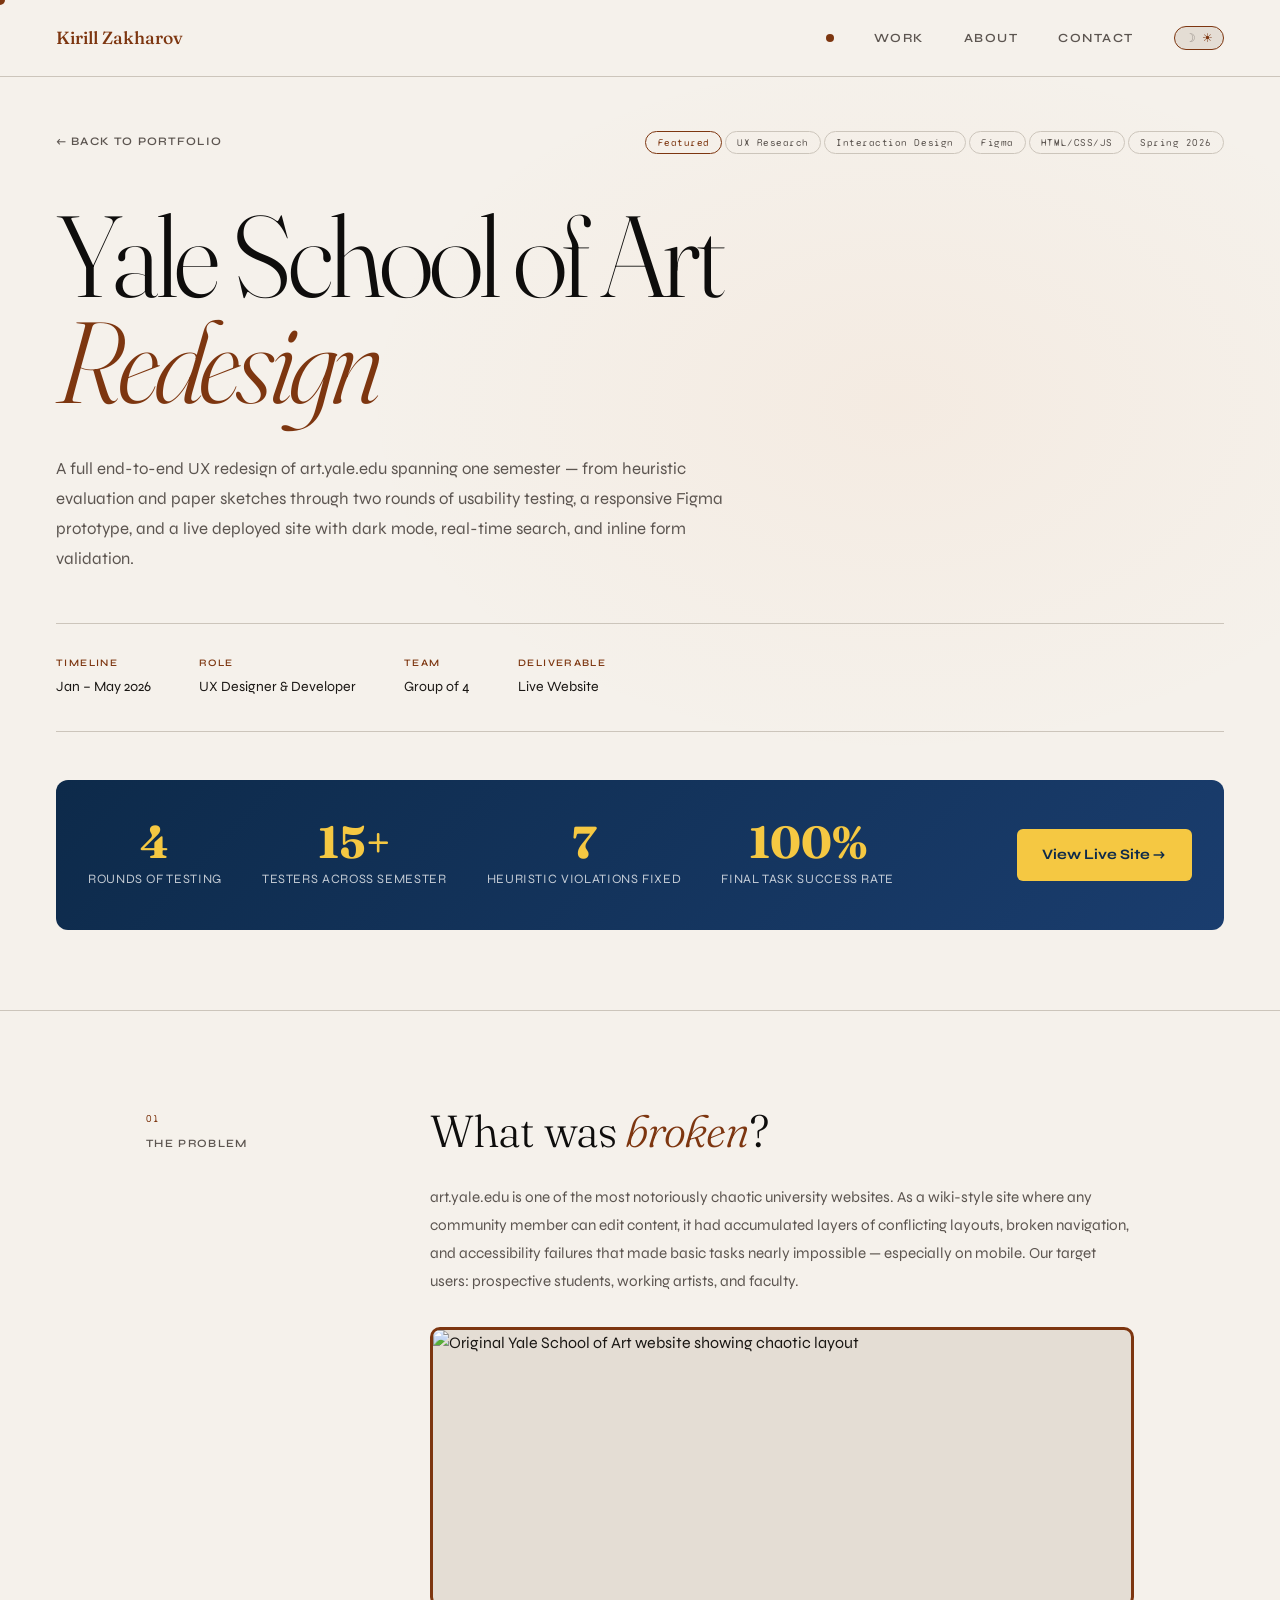
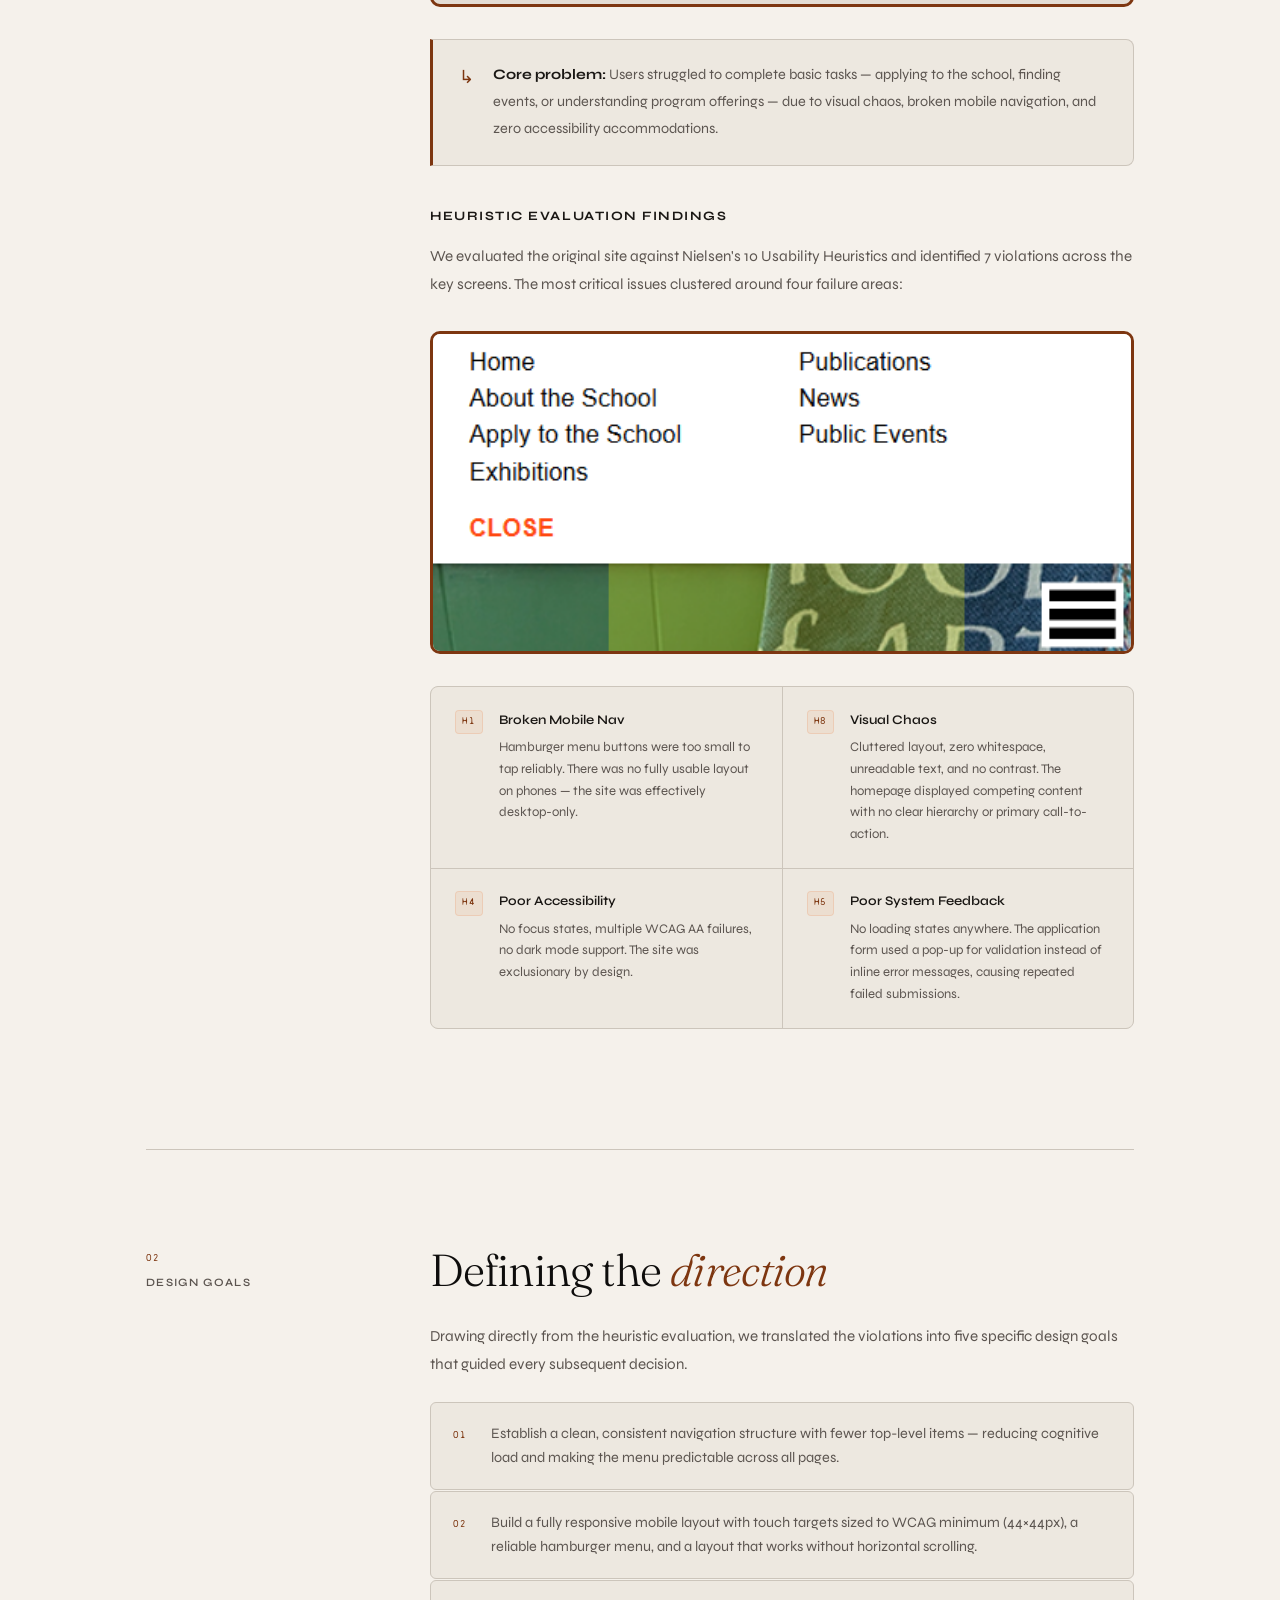
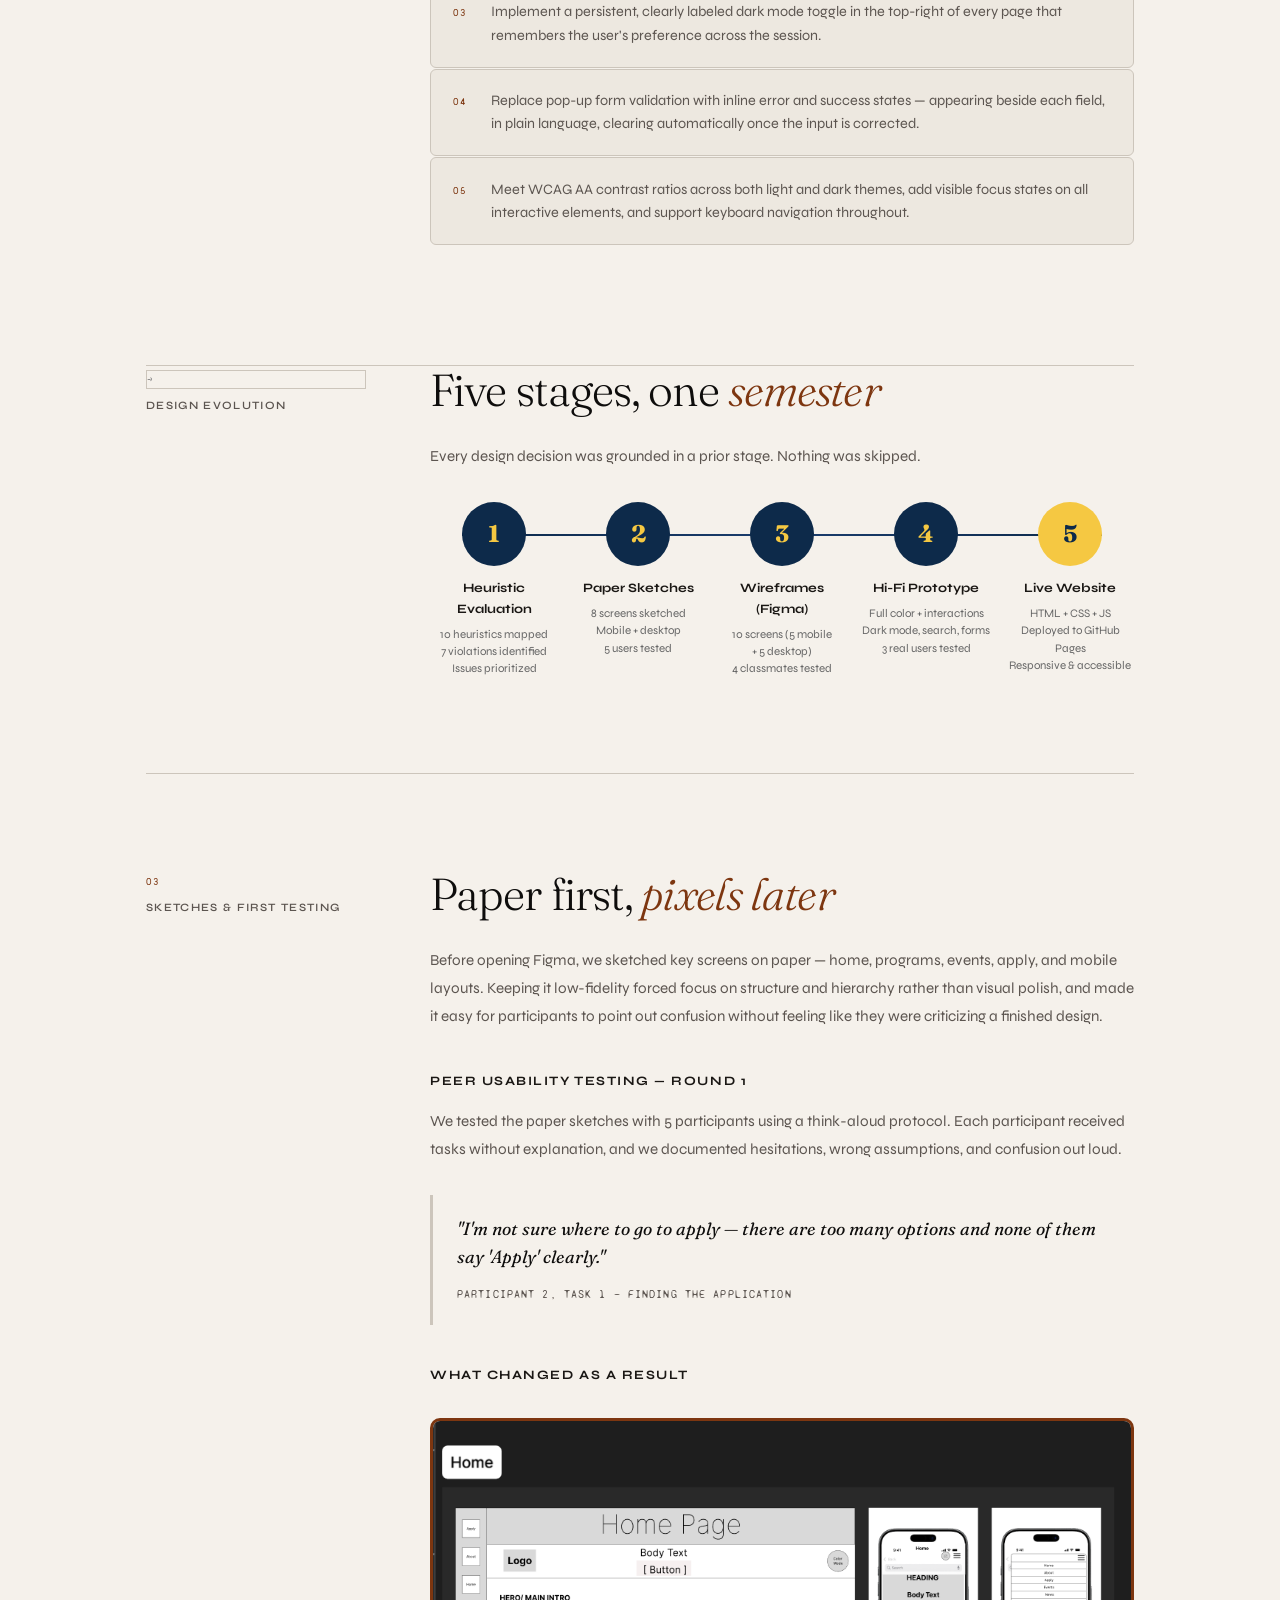
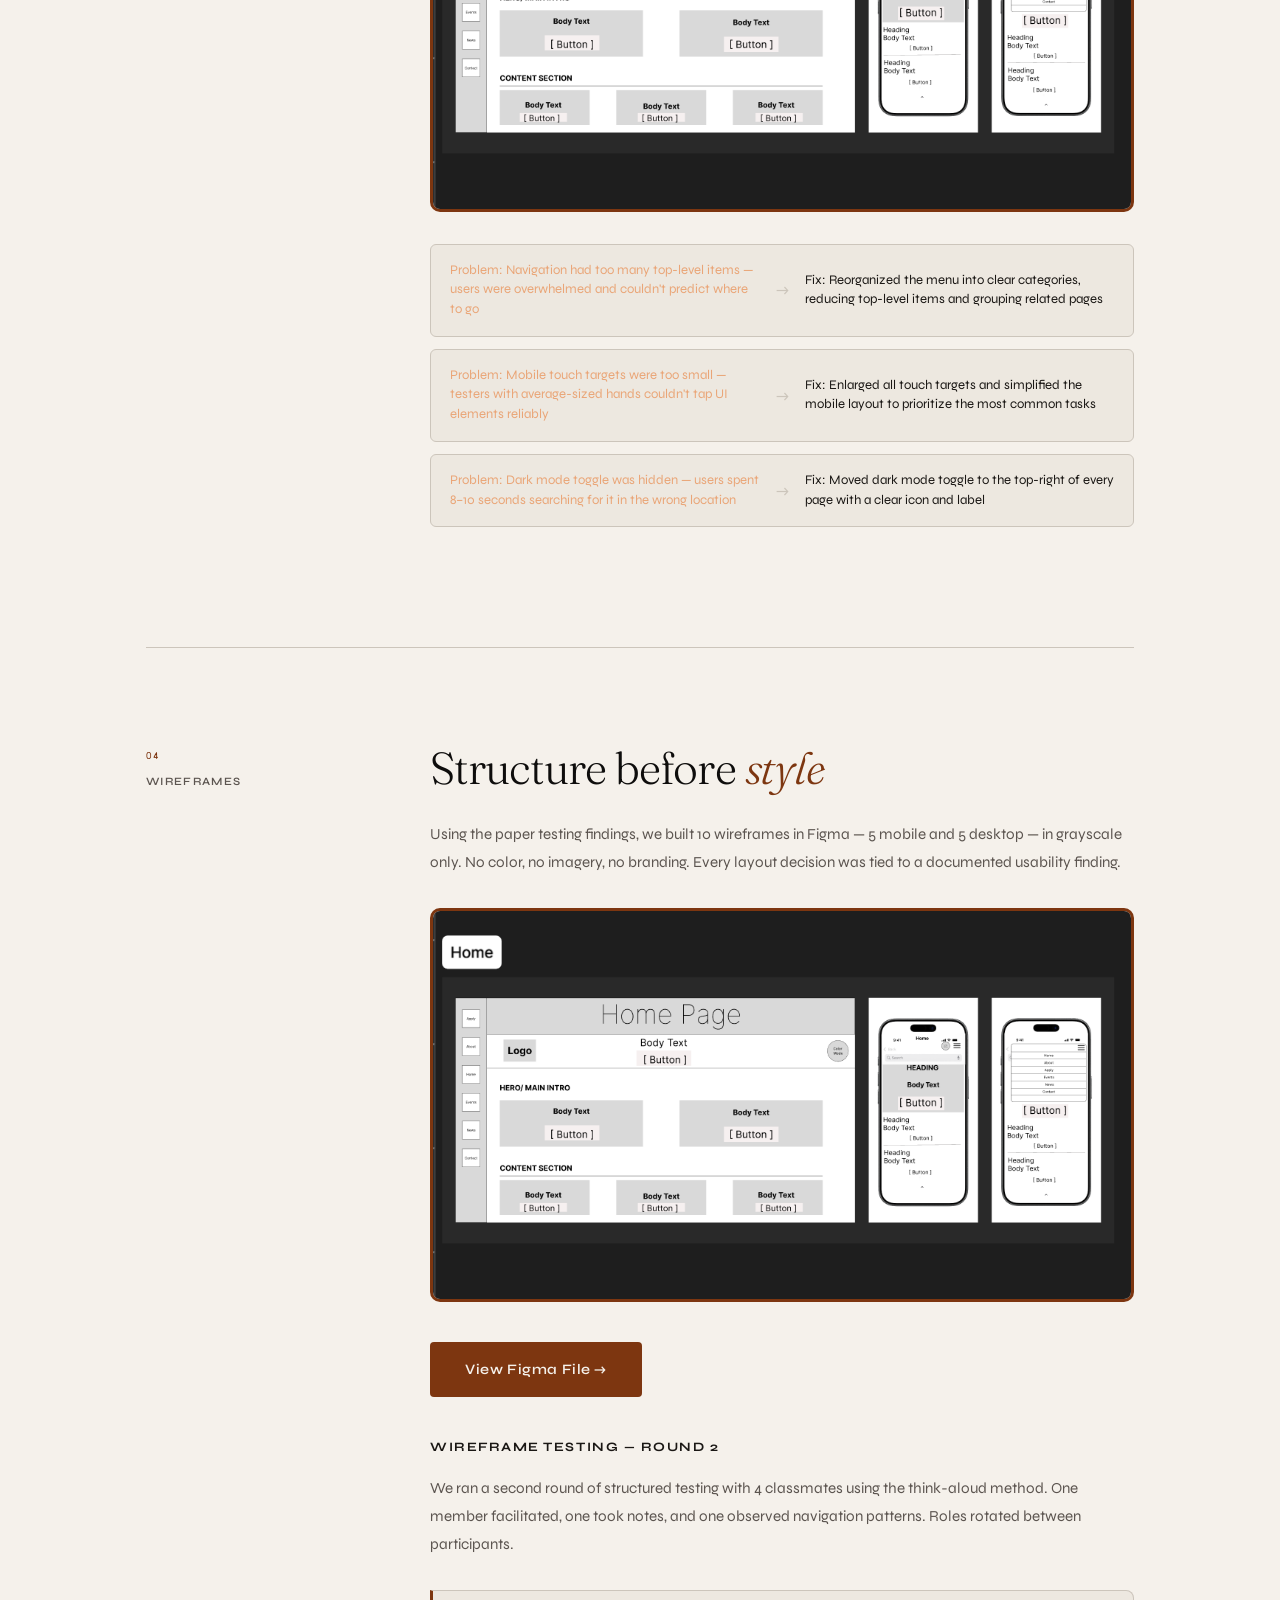
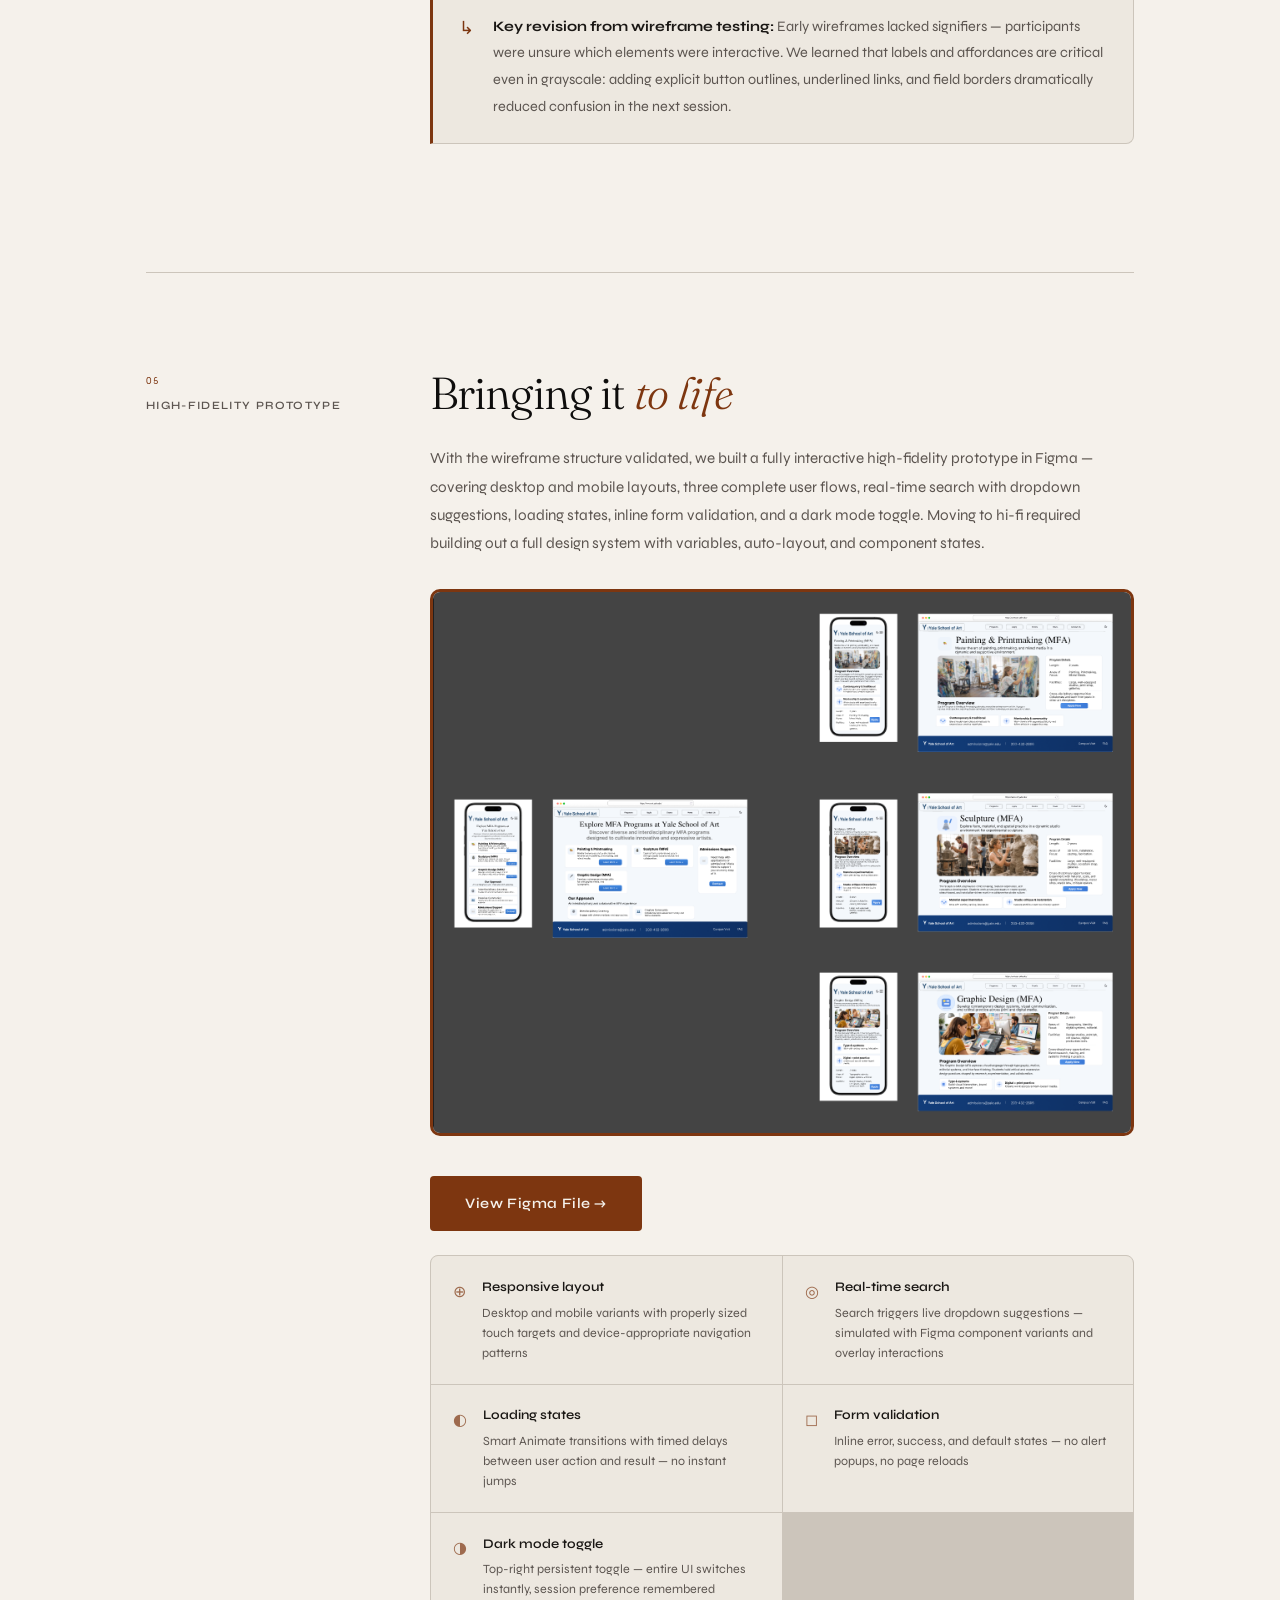
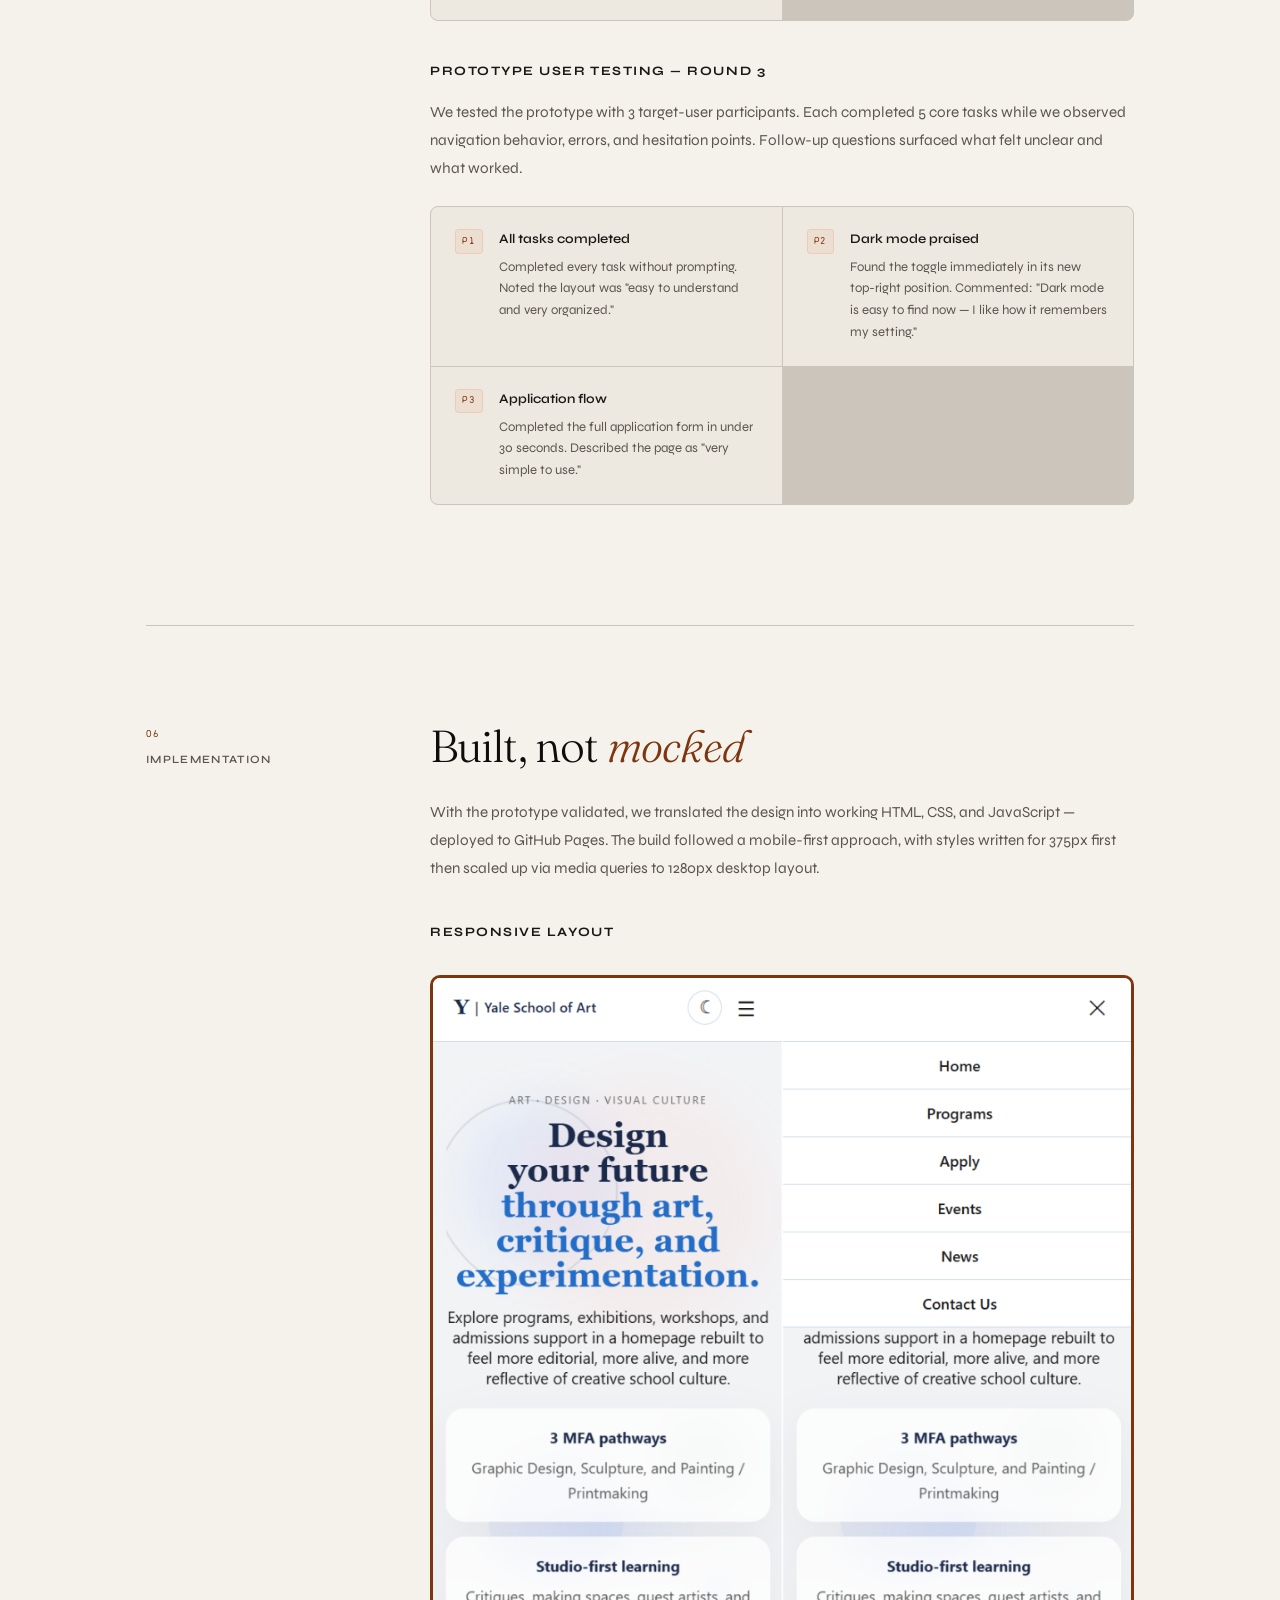
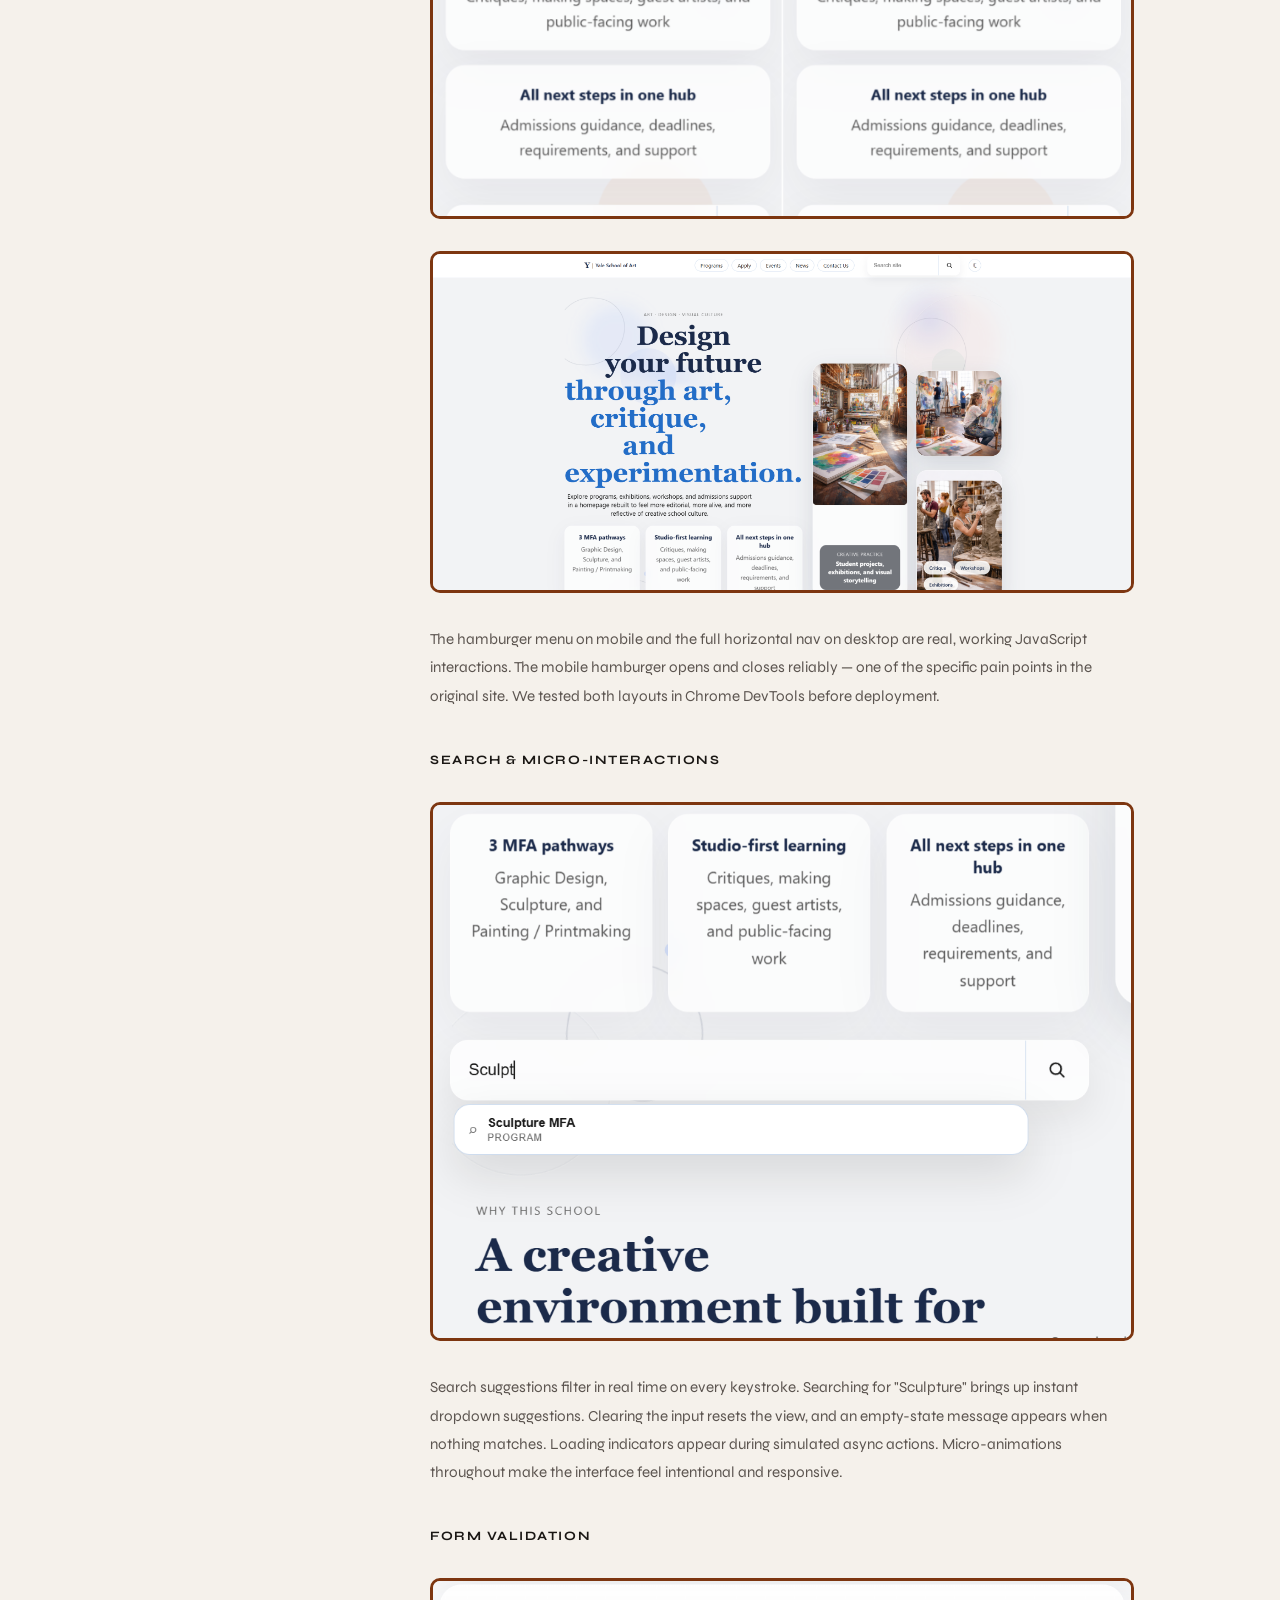
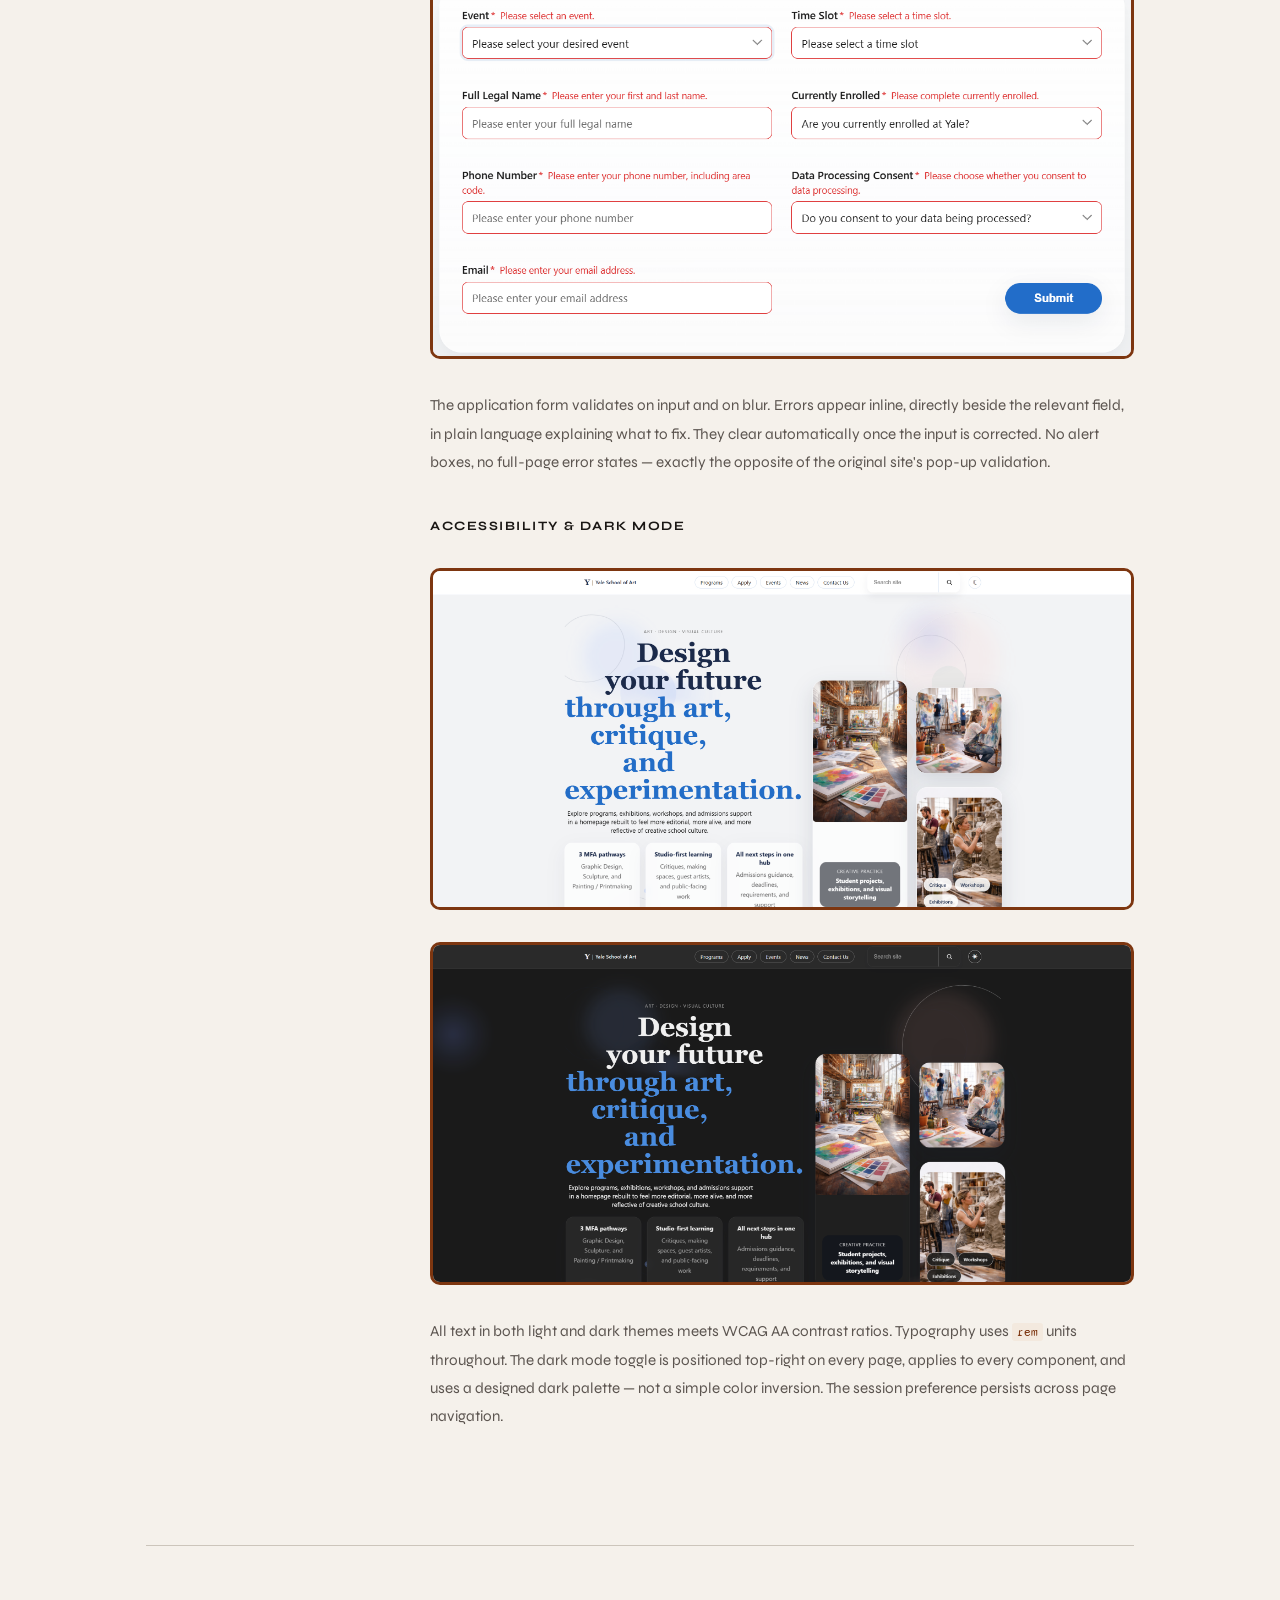
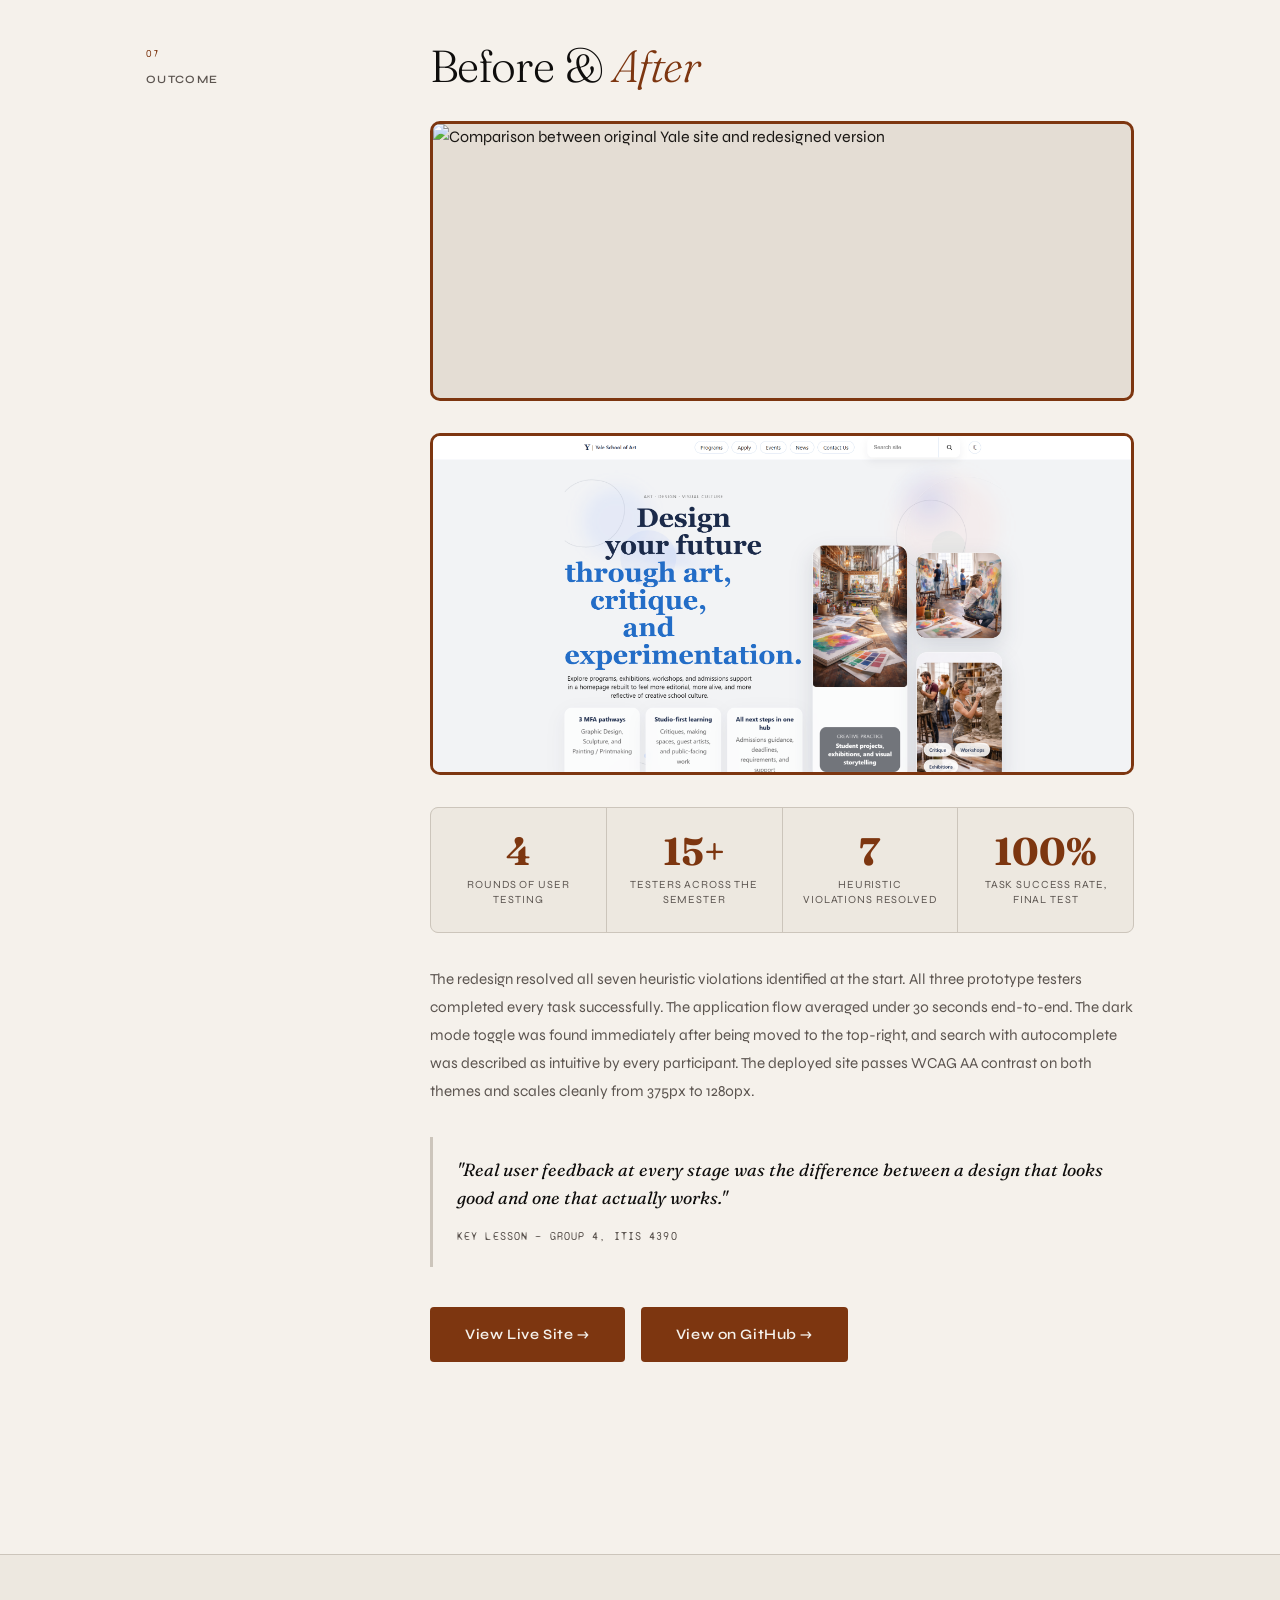
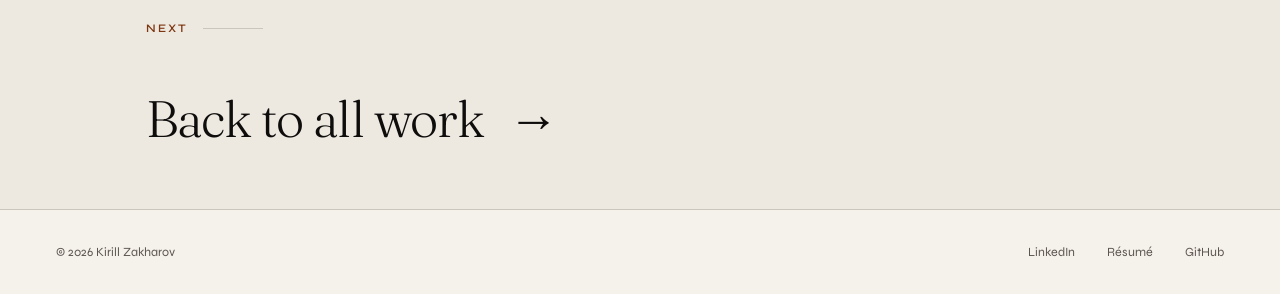
==== commit 10158a22: "Updated Name Color" ====
--- a/case-study.html
+++ b/case-study.html
@@ -17,7 +17,7 @@
 
     <nav>
       <a href="index.html" class="nav-logo">
-        <span>Kirill Zakharov</span><span>.</span>
+        <span>Kirill Zakharov</span>
       </a>
       <div class="nav-right">
         <div class="nav-dot"></div>
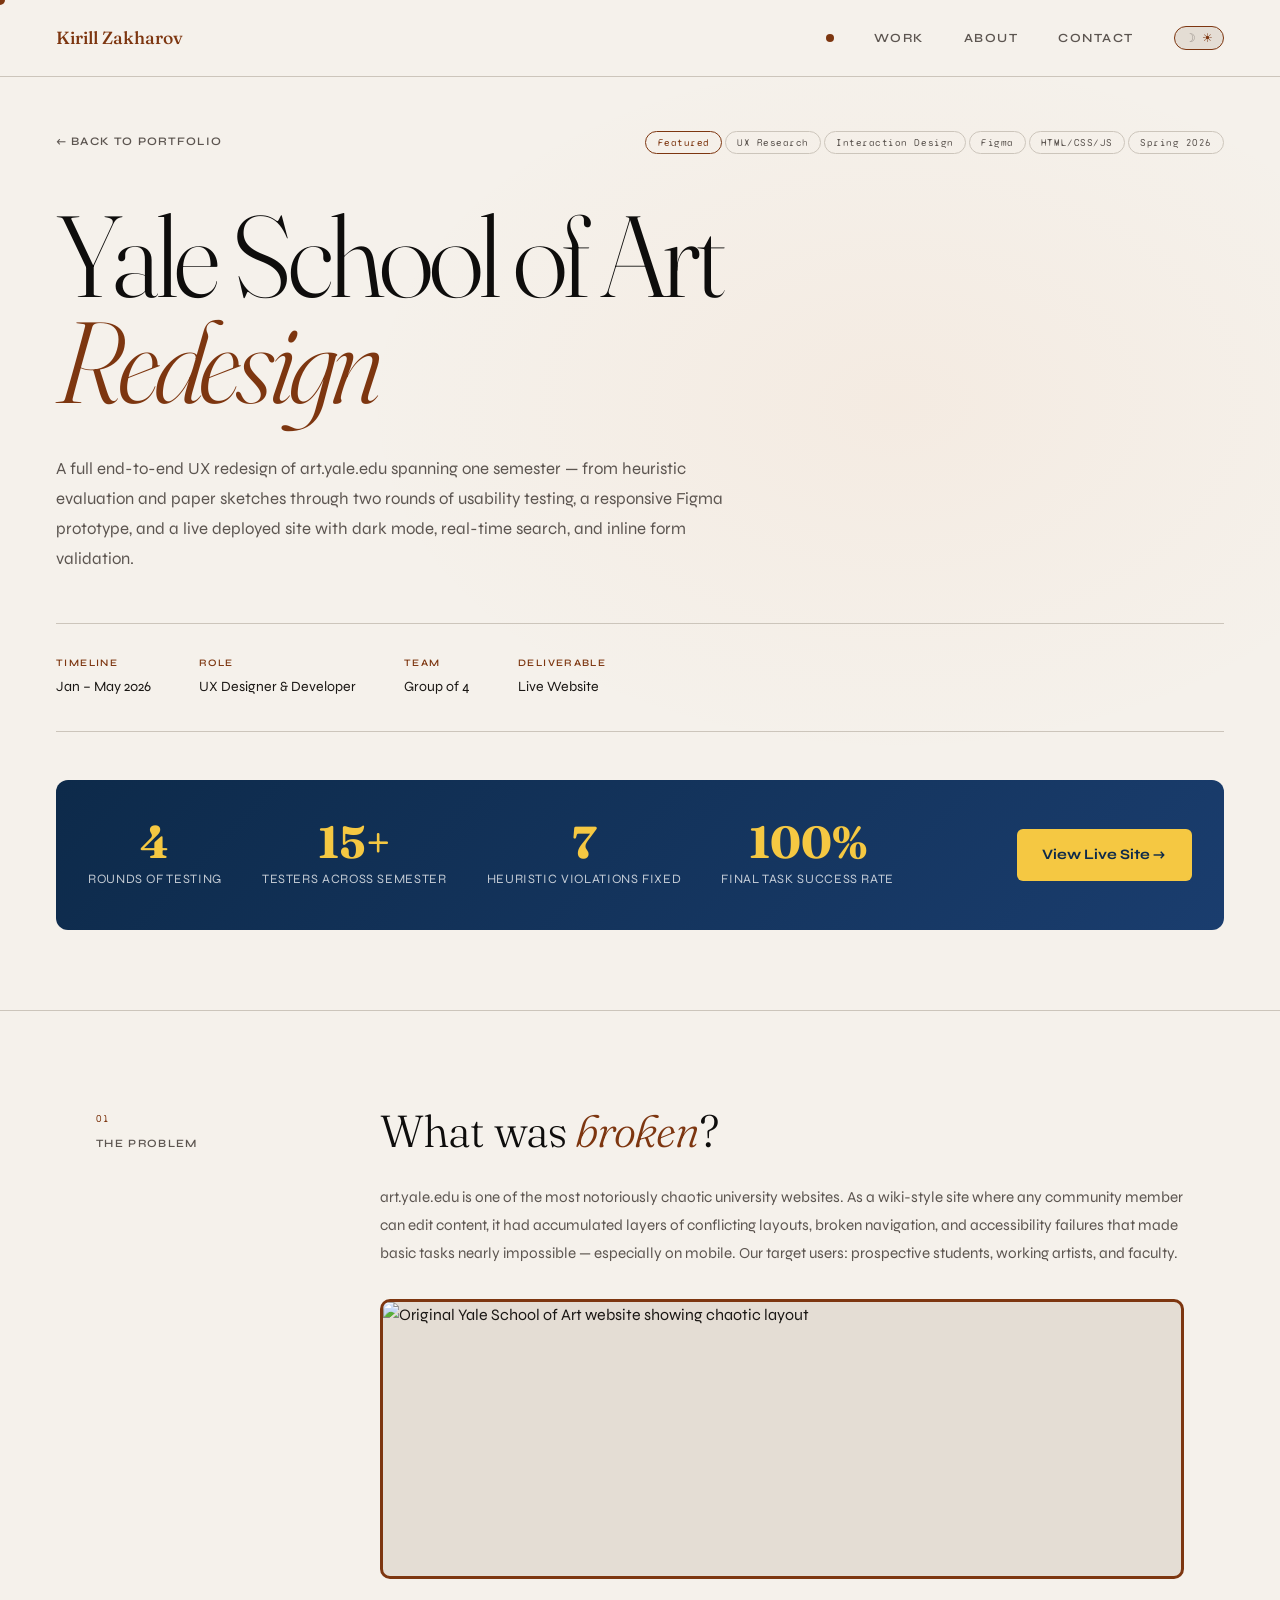
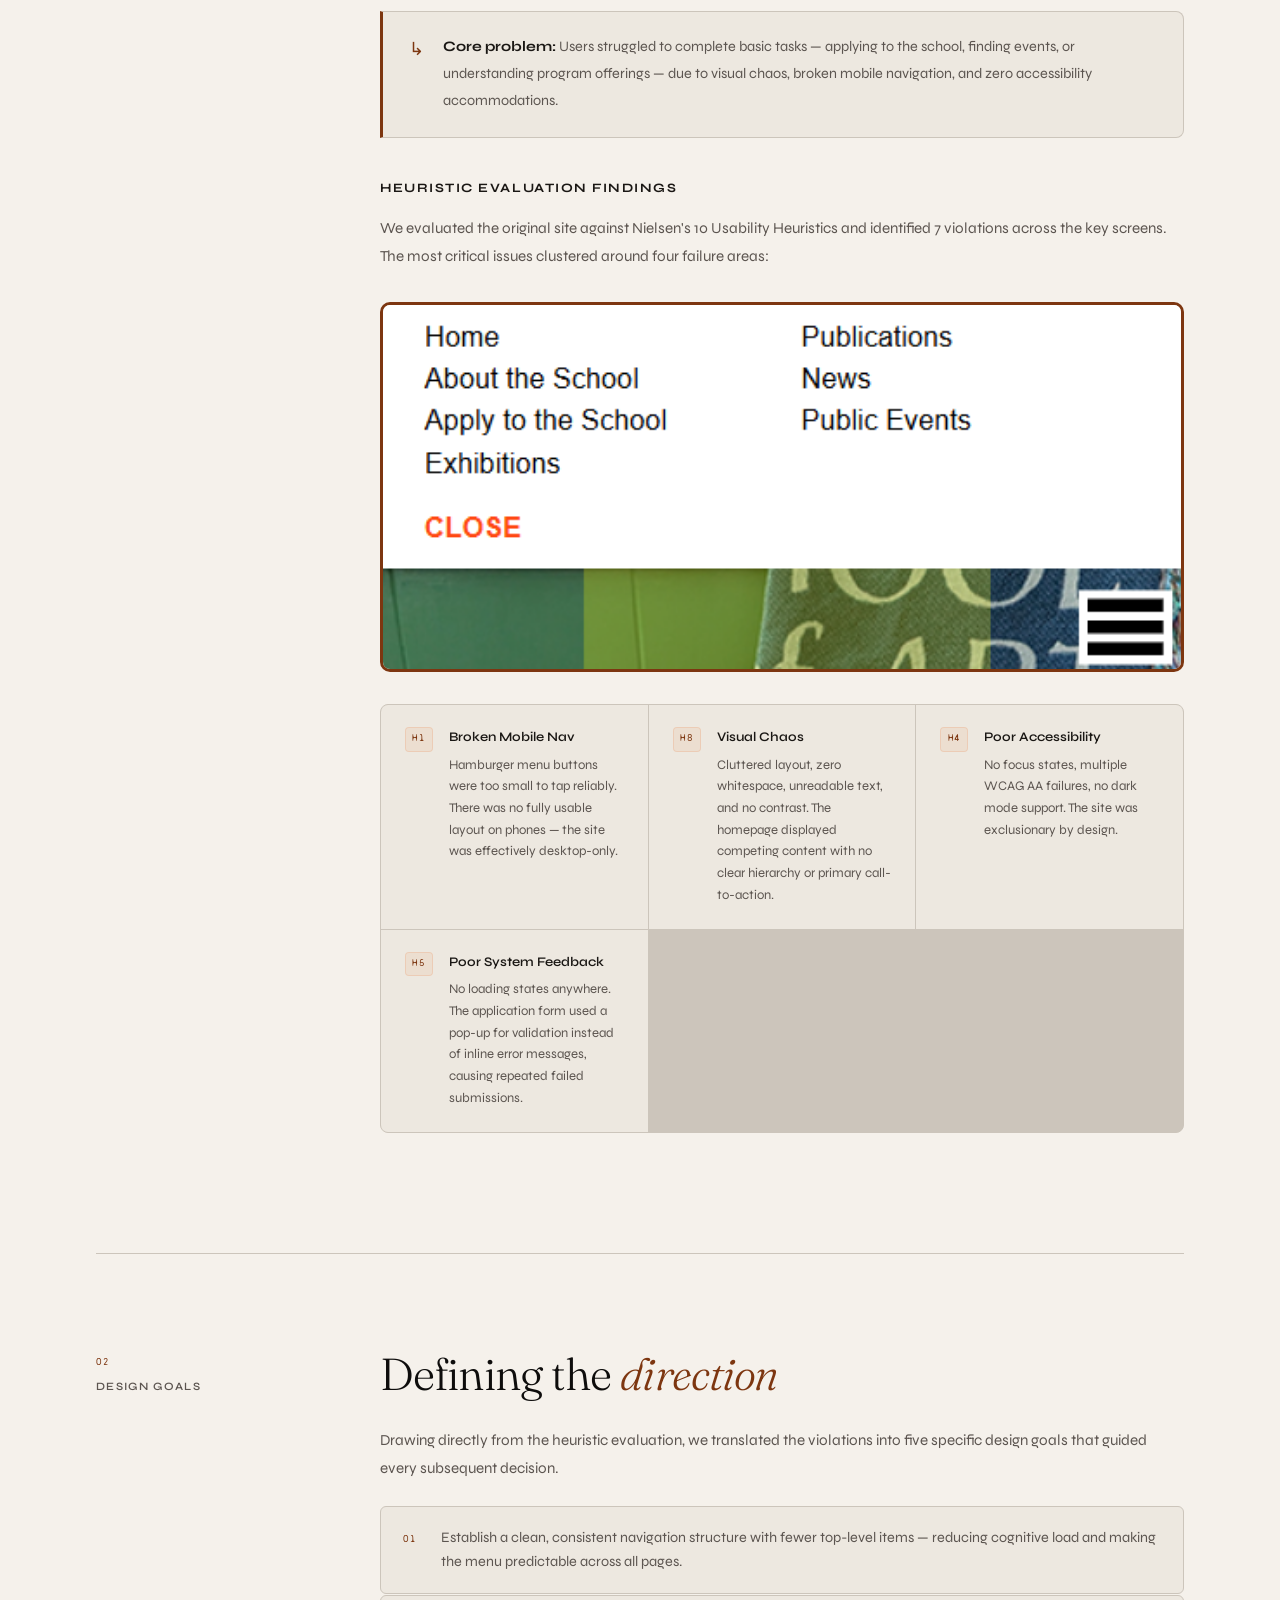
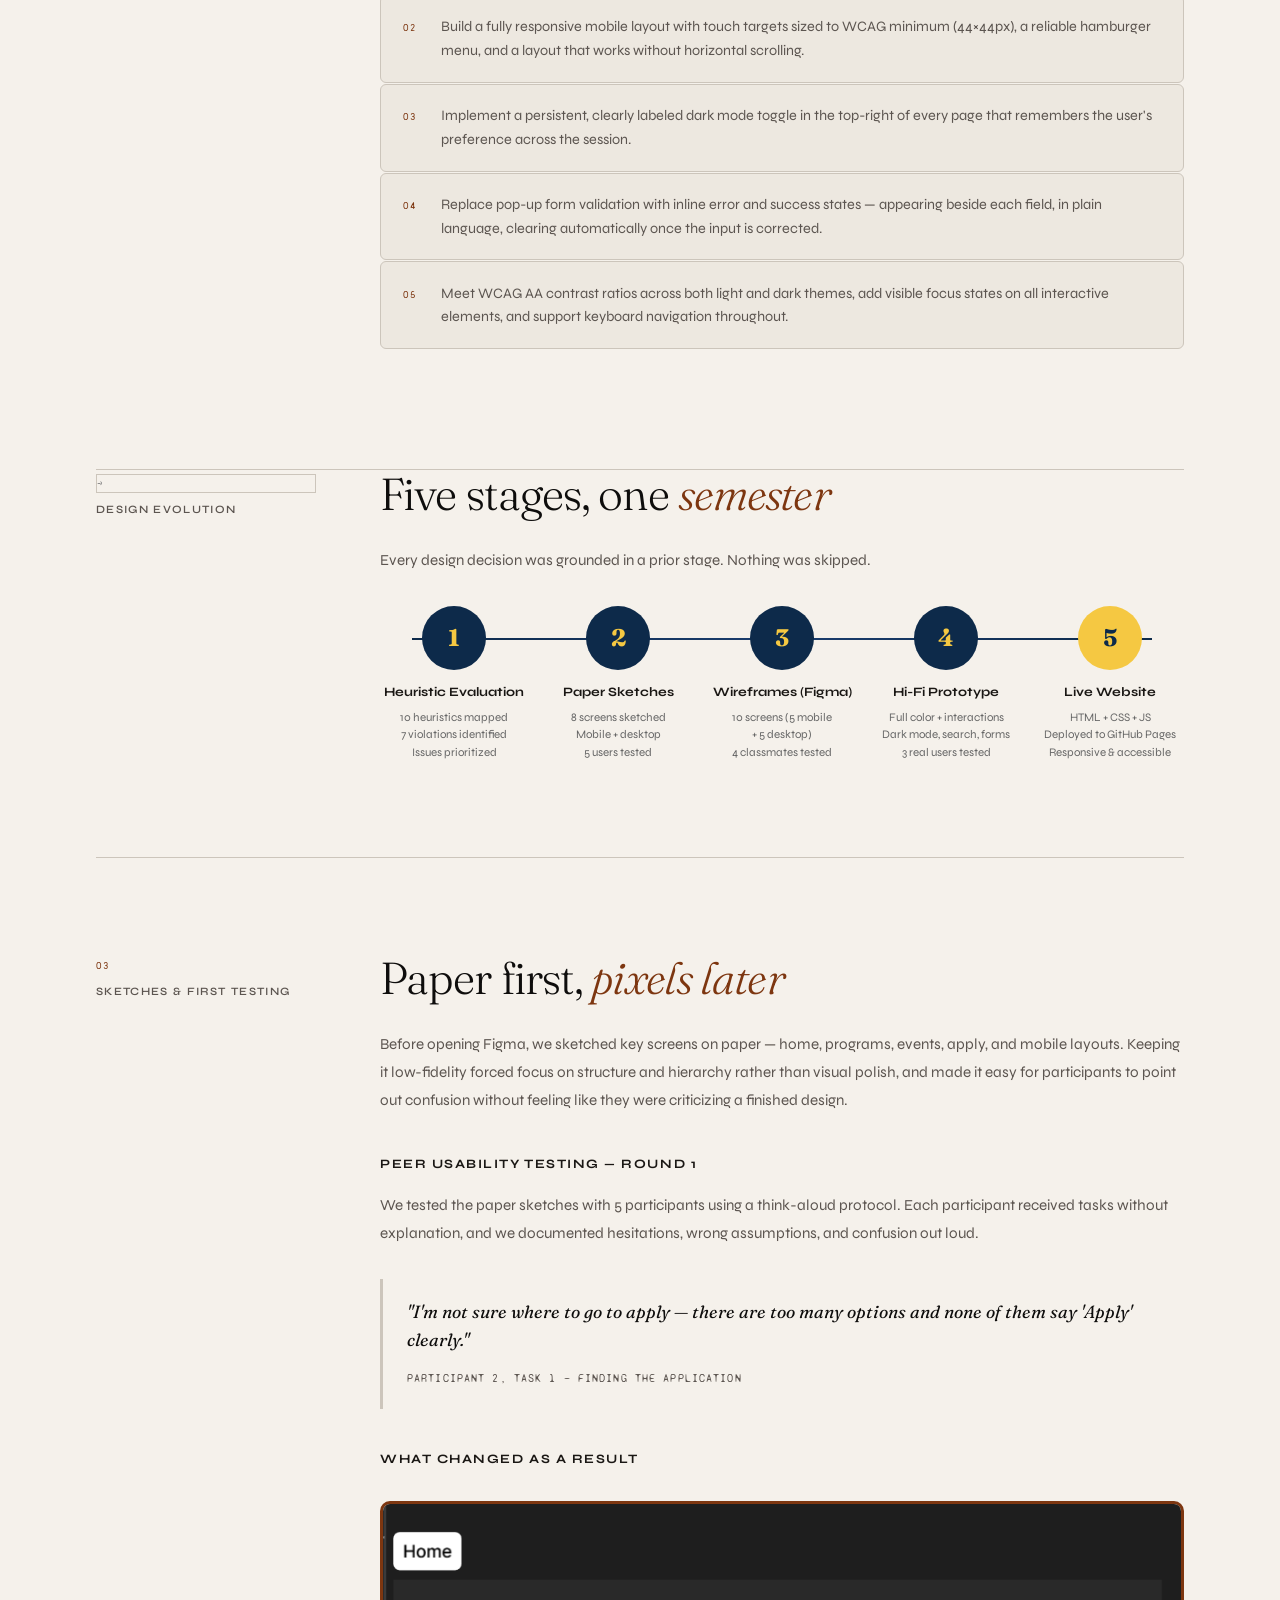
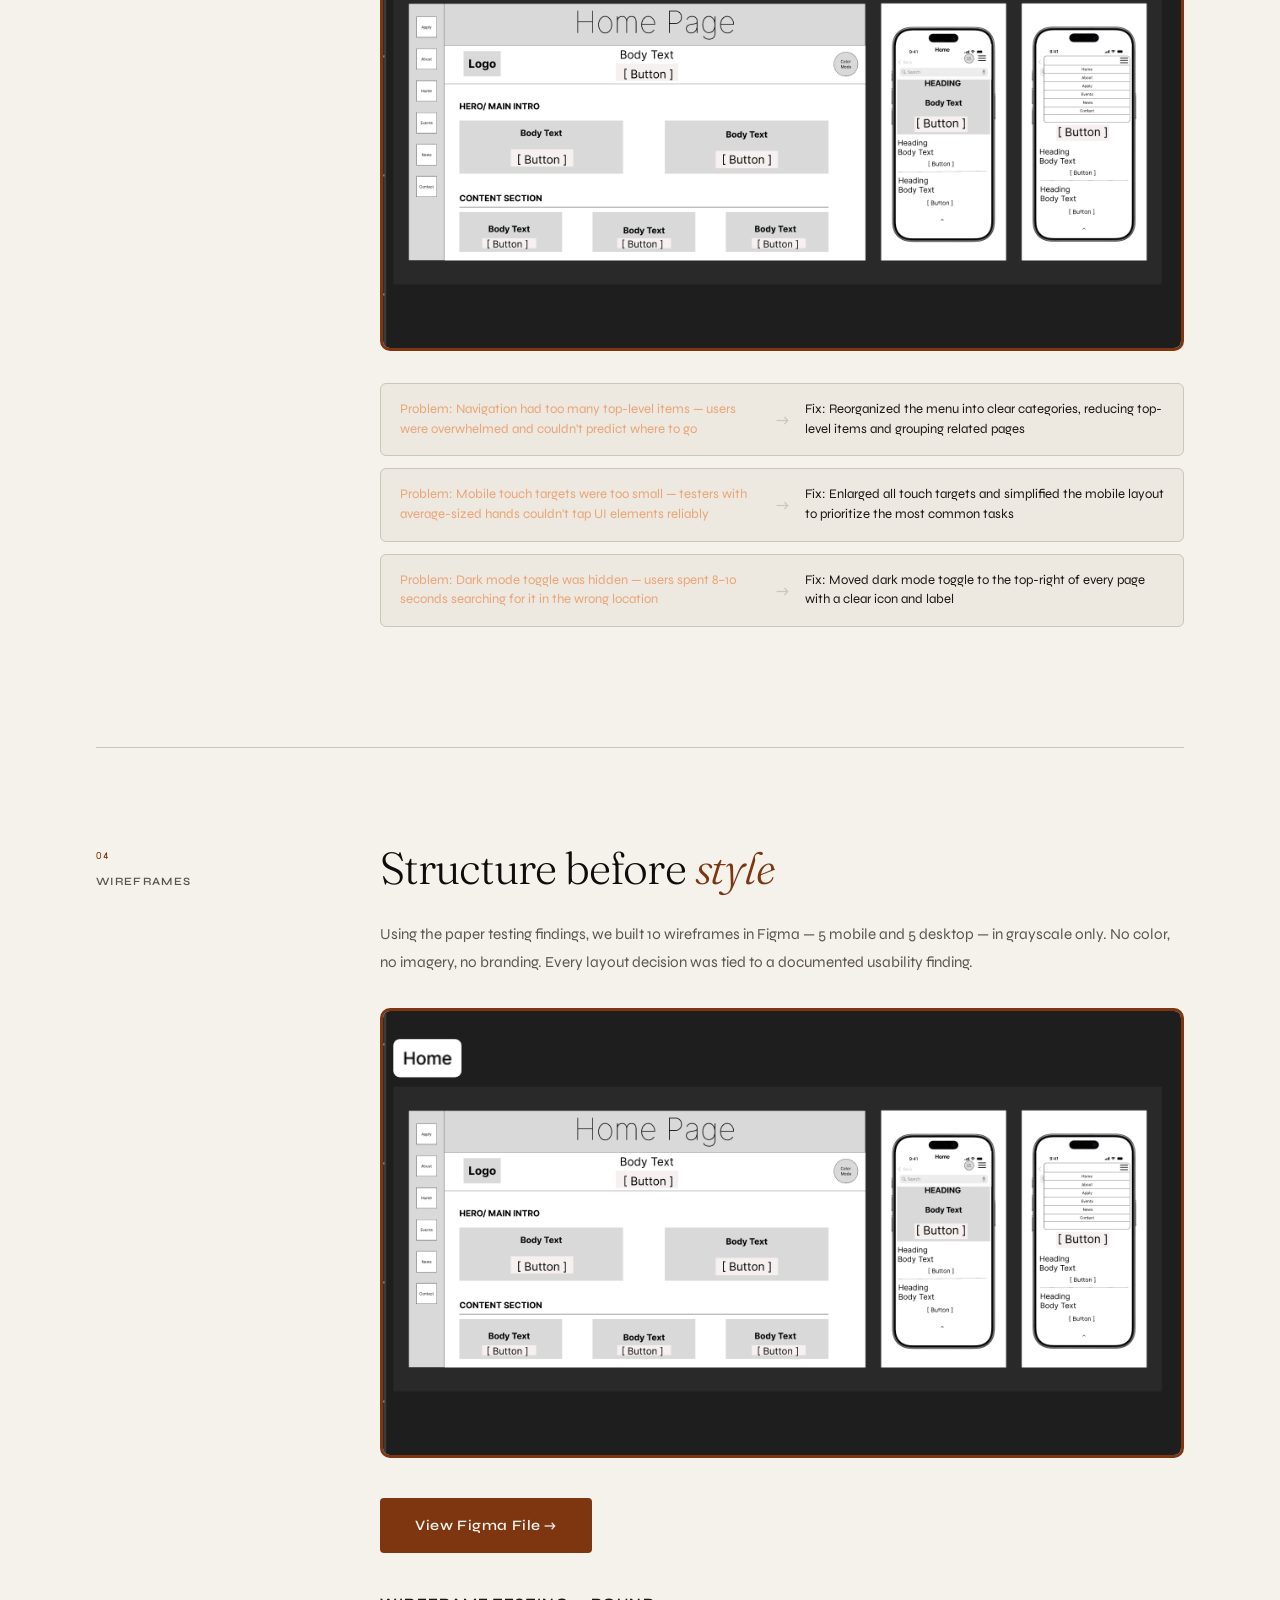
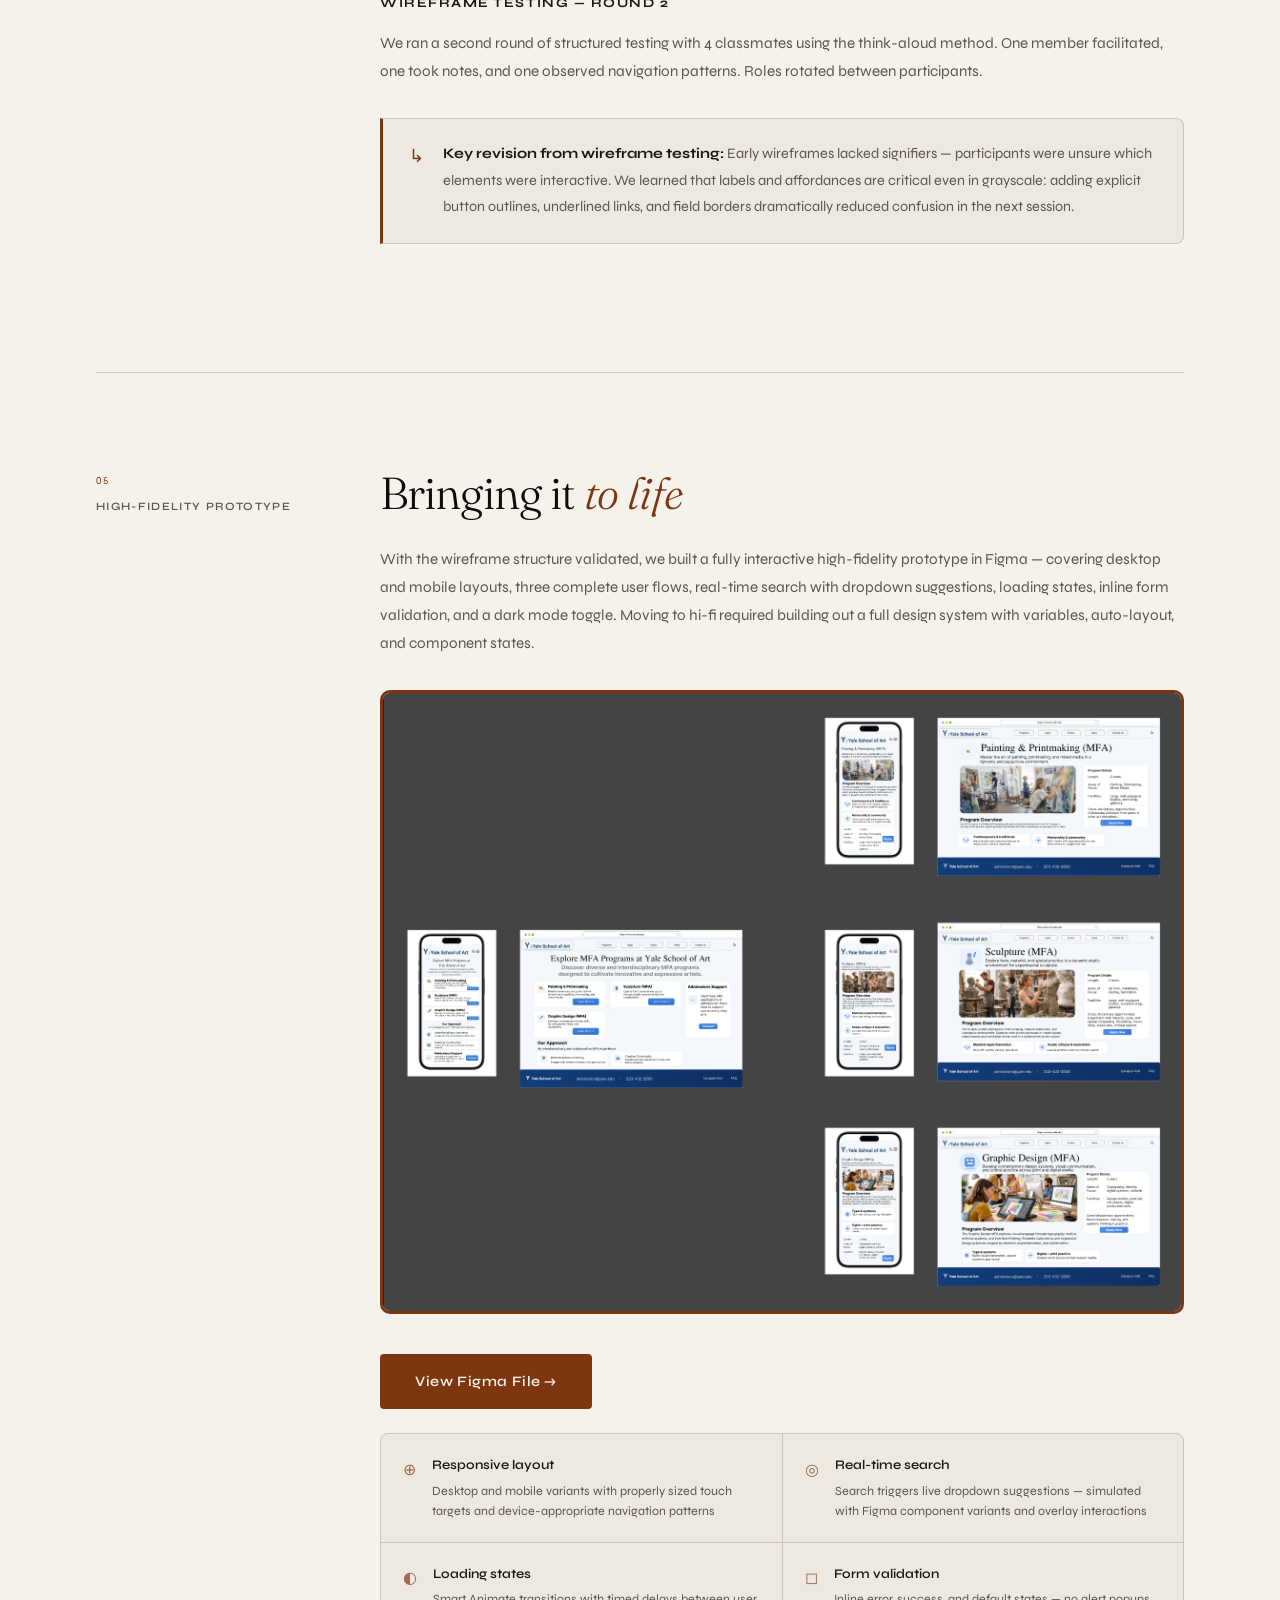
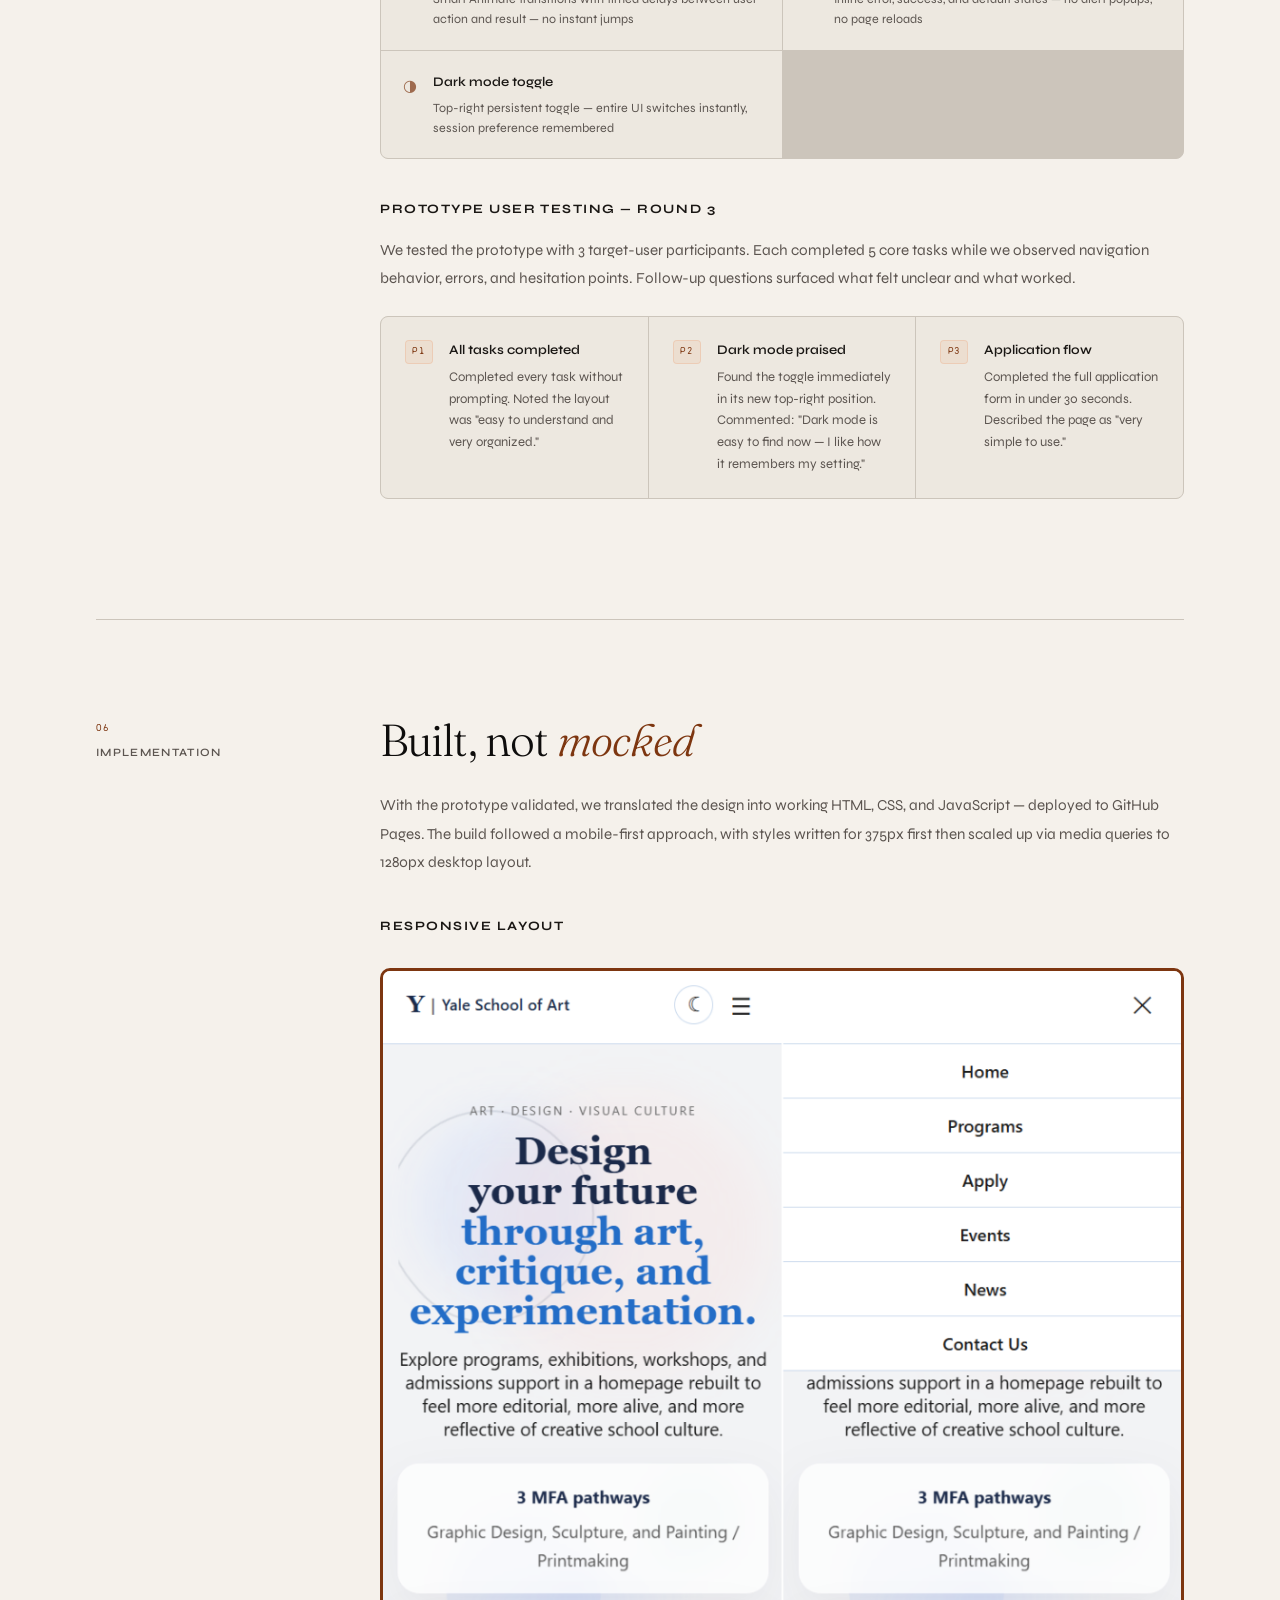
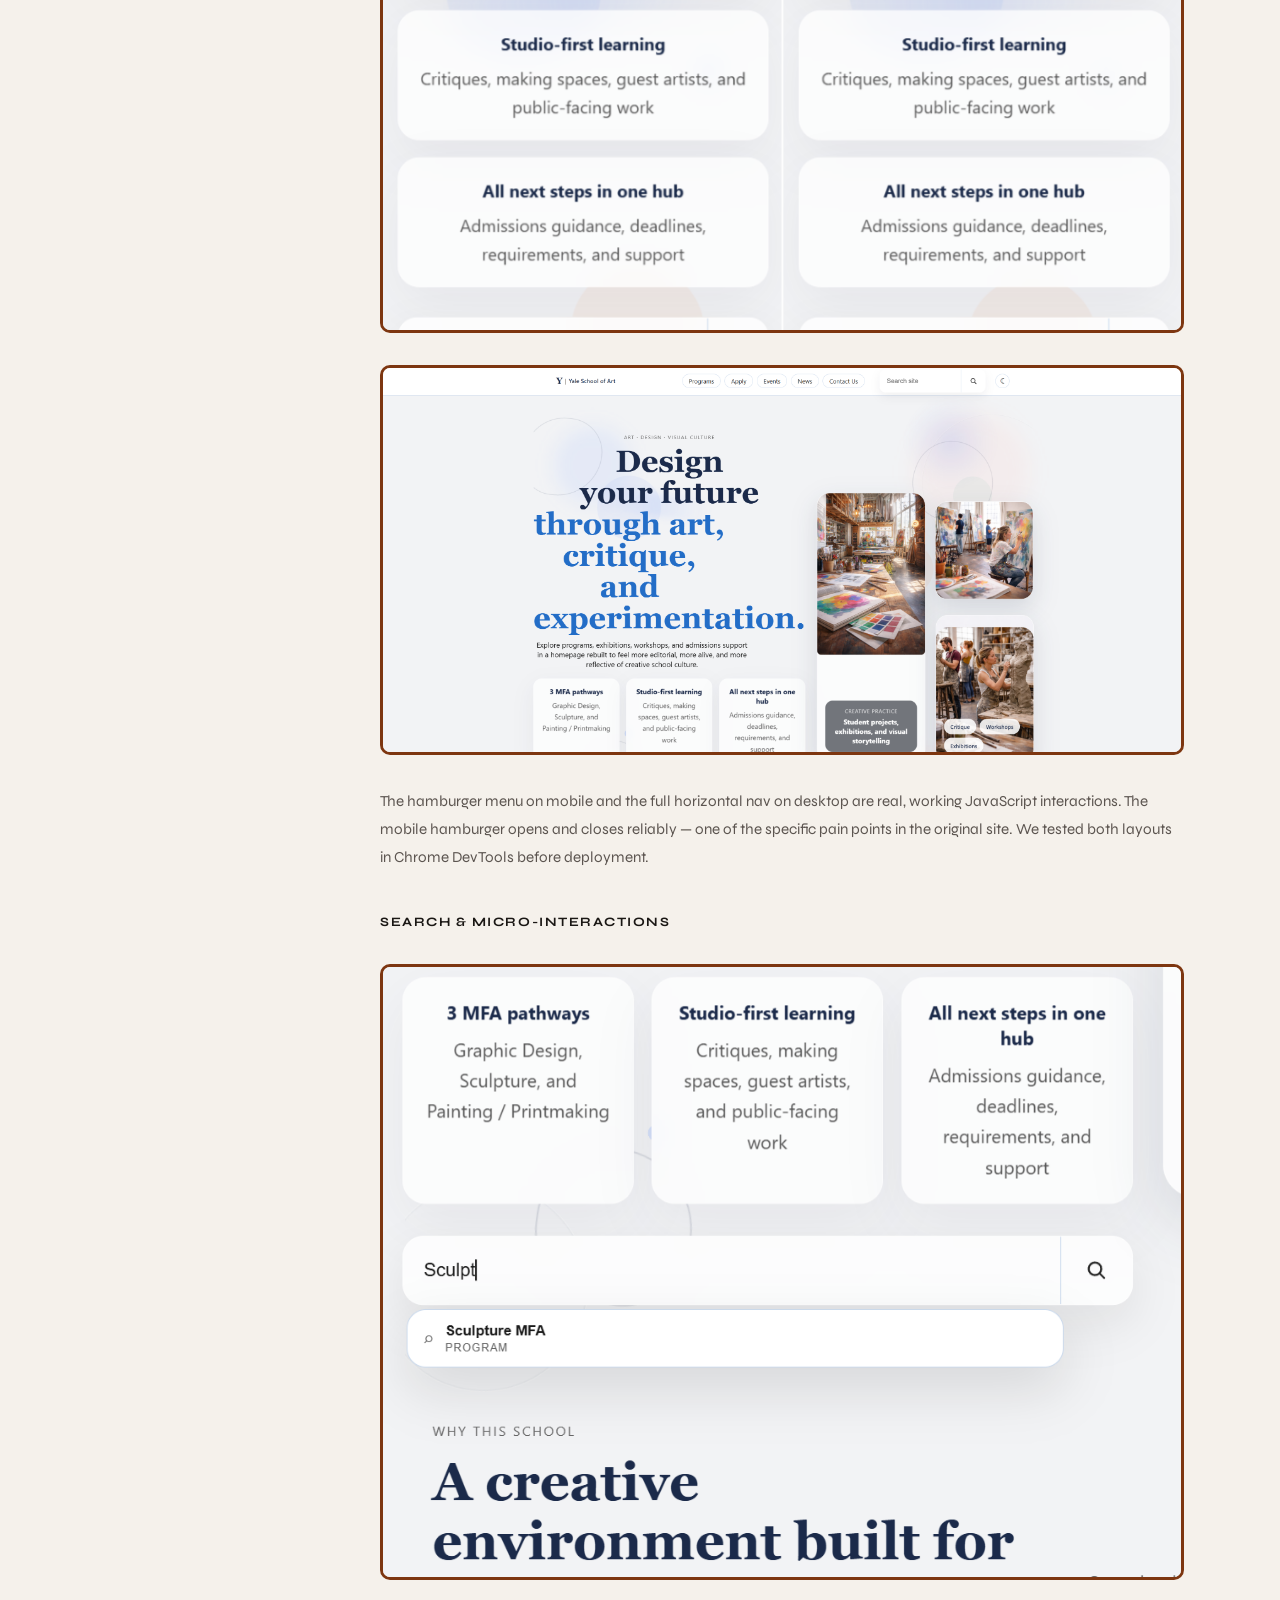
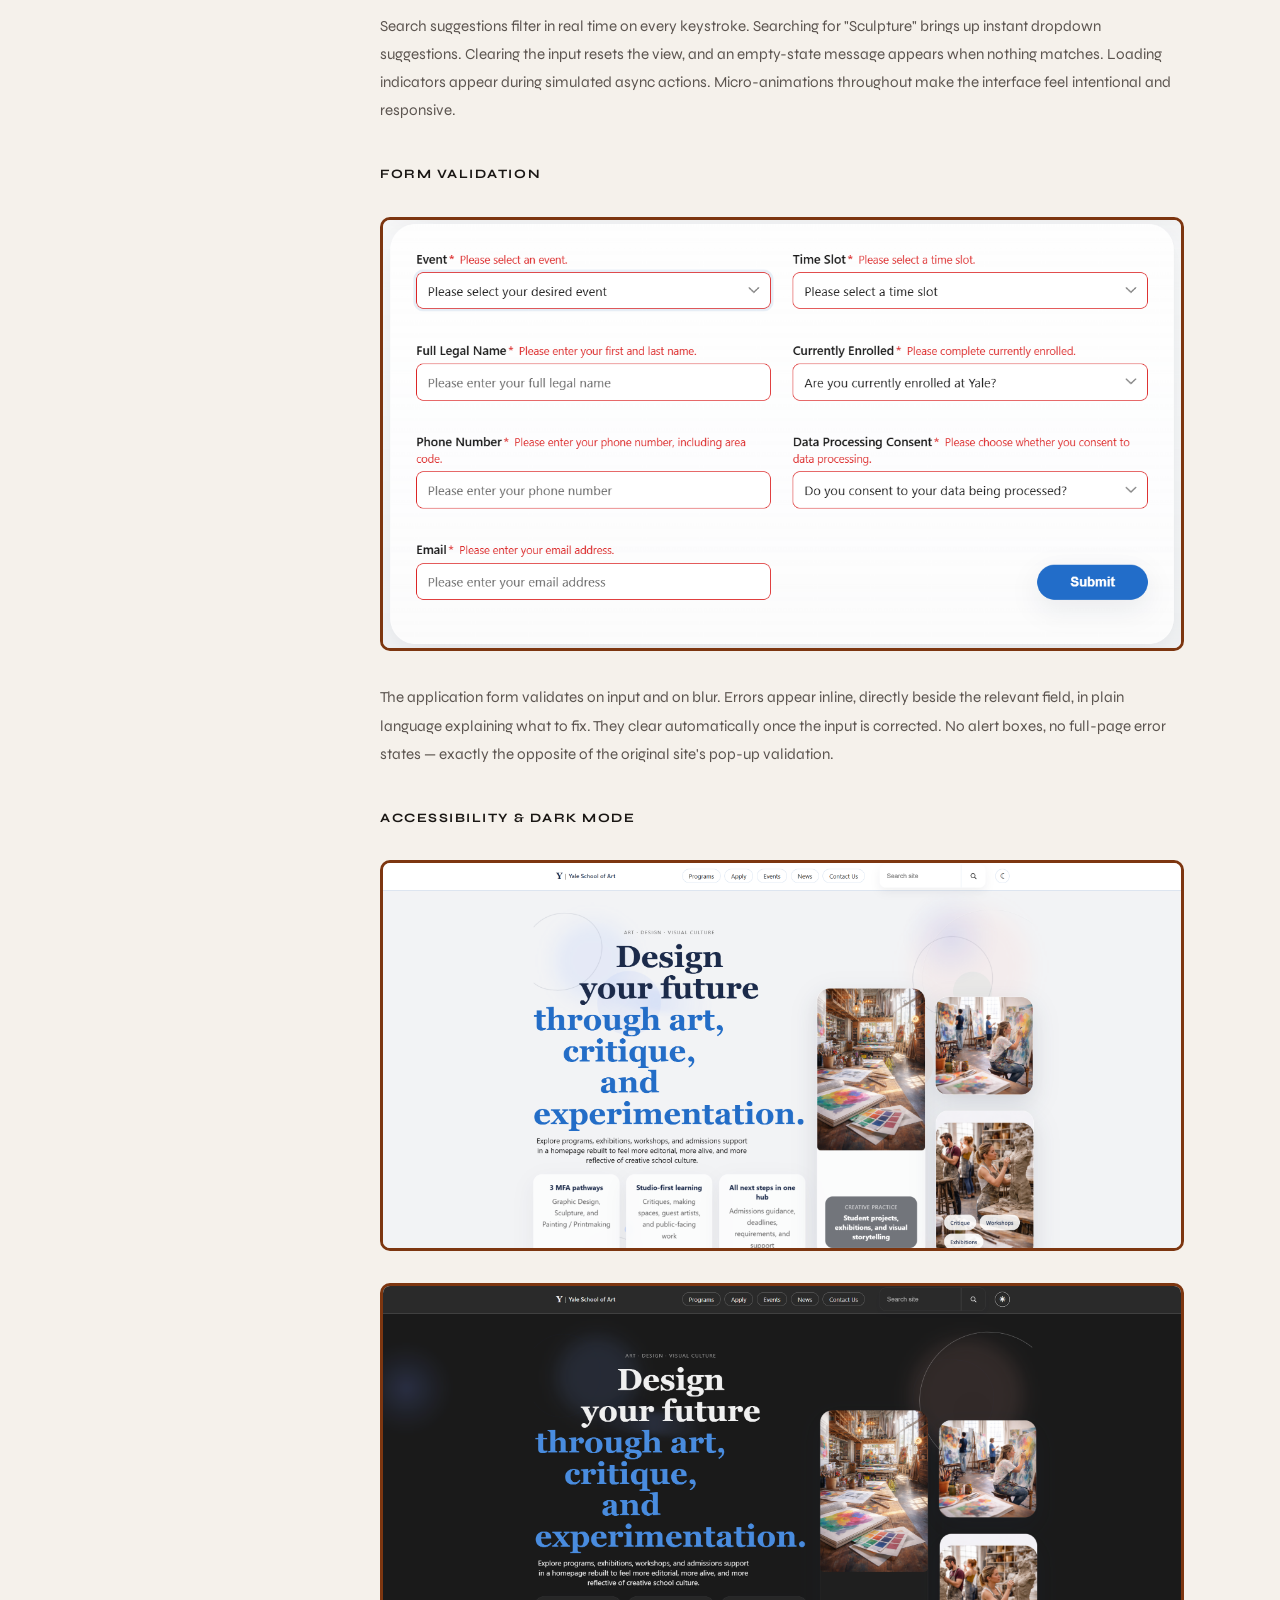
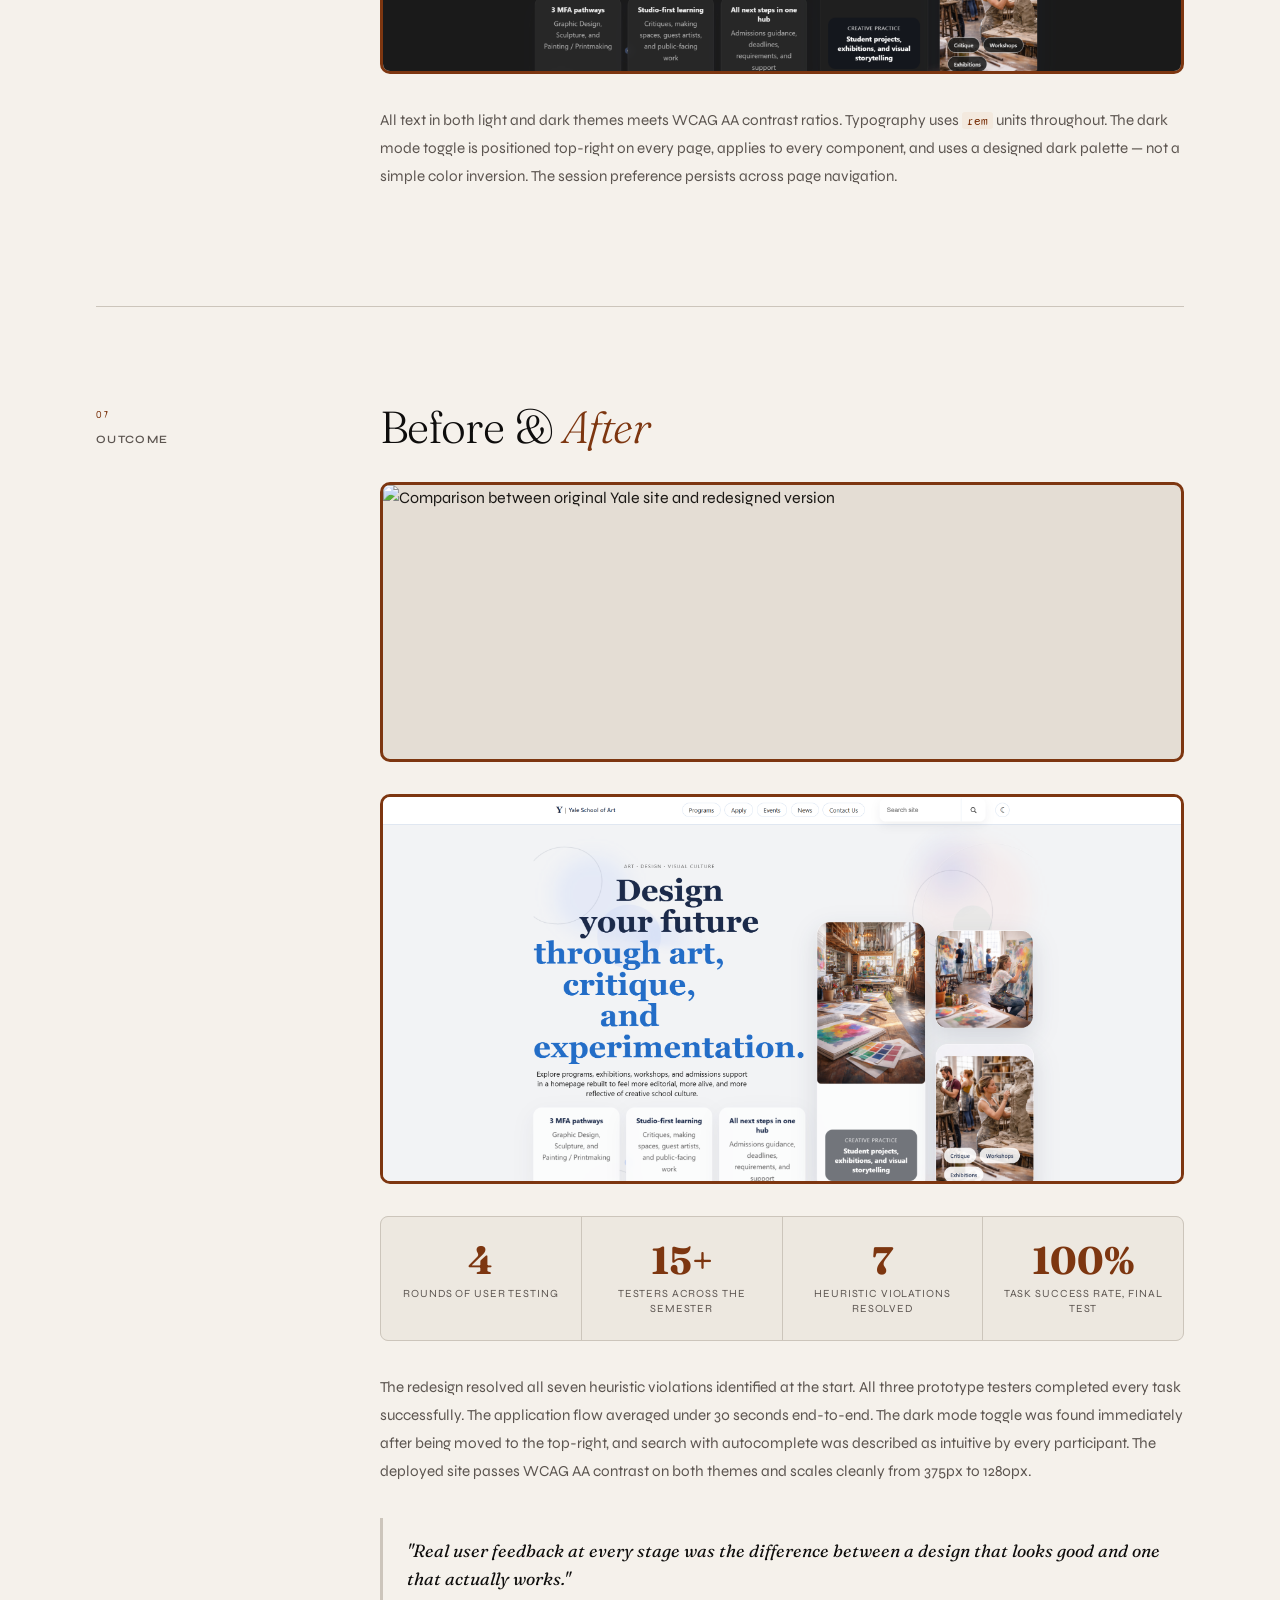
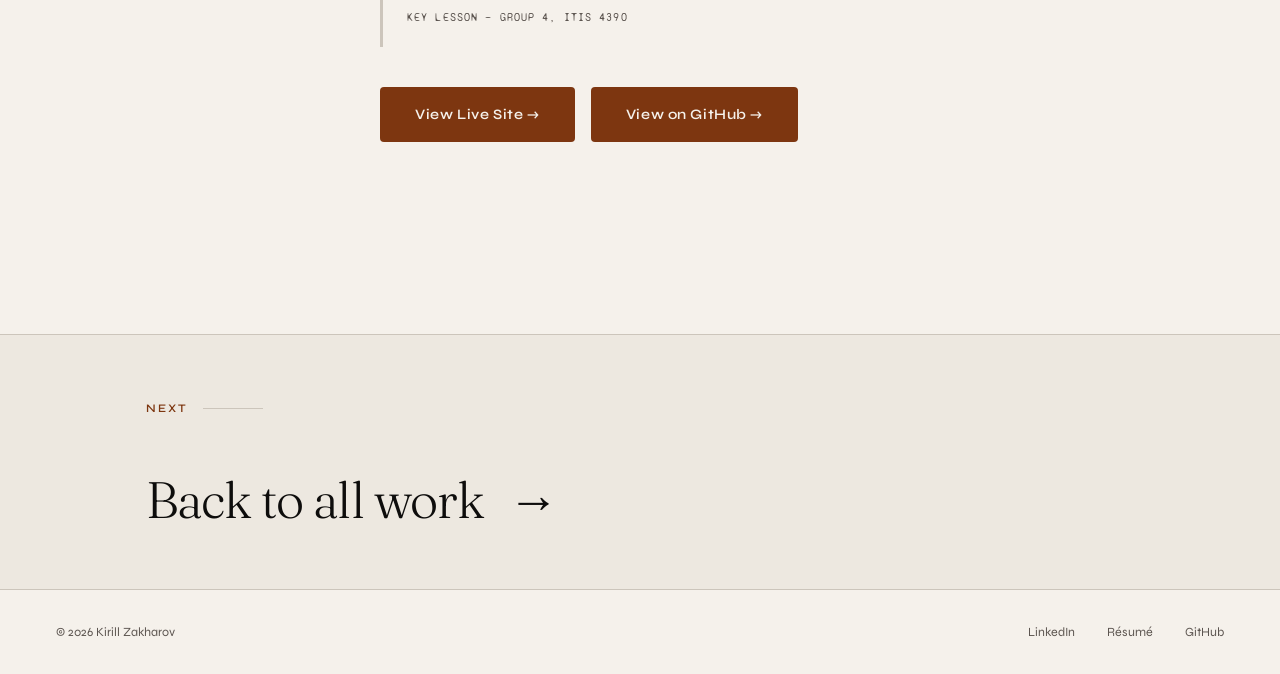
==== commit a11bbe6c: "Added Some Changes" ====
--- a/case-study.html
+++ b/case-study.html
@@ -4,6 +4,7 @@
     <meta charset="UTF-8" />
     <meta name="viewport" content="width=device-width, initial-scale=1.0" />
     <title>Yale School of Art Redesign — Case Study</title>
+    <link rel="icon" type="image/png" href="./files/favicon.png" />
     <link rel="preconnect" href="https://fonts.googleapis.com" />
     <link
       href="https://fonts.googleapis.com/css2?family=Fraunces:ital,opsz,wght@0,9..144,300;0,9..144,500;0,9..144,700;1,9..144,300;1,9..144,500&family=Syne:wght@400;500;600;700&family=Syne+Mono&display=swap"
--- a/css/case-study.css
+++ b/css/case-study.css
@@ -117,7 +117,7 @@
 
 /* Body layout */
 .cs-body {
-  max-width: 1100px;
+  max-width: 1200px;
   margin: 0 auto;
   padding: 0 3.5rem 6rem;
 }
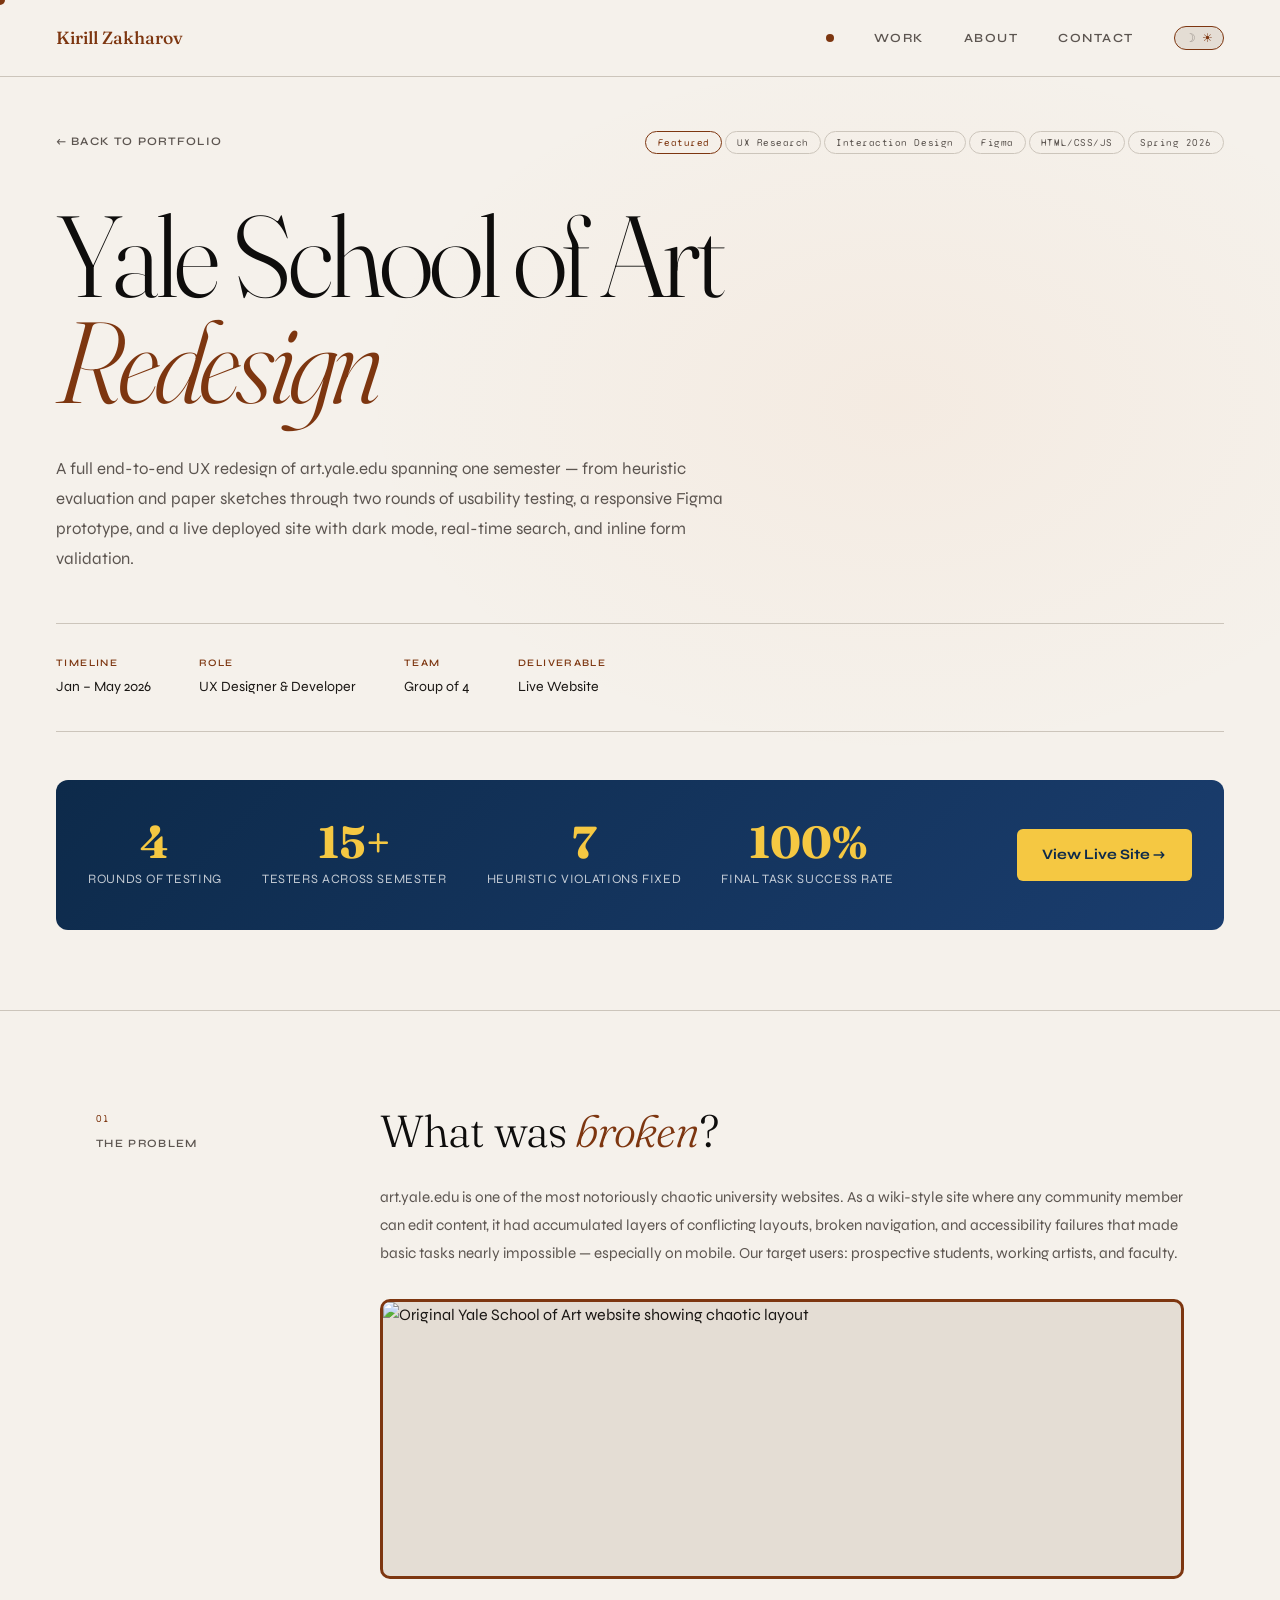
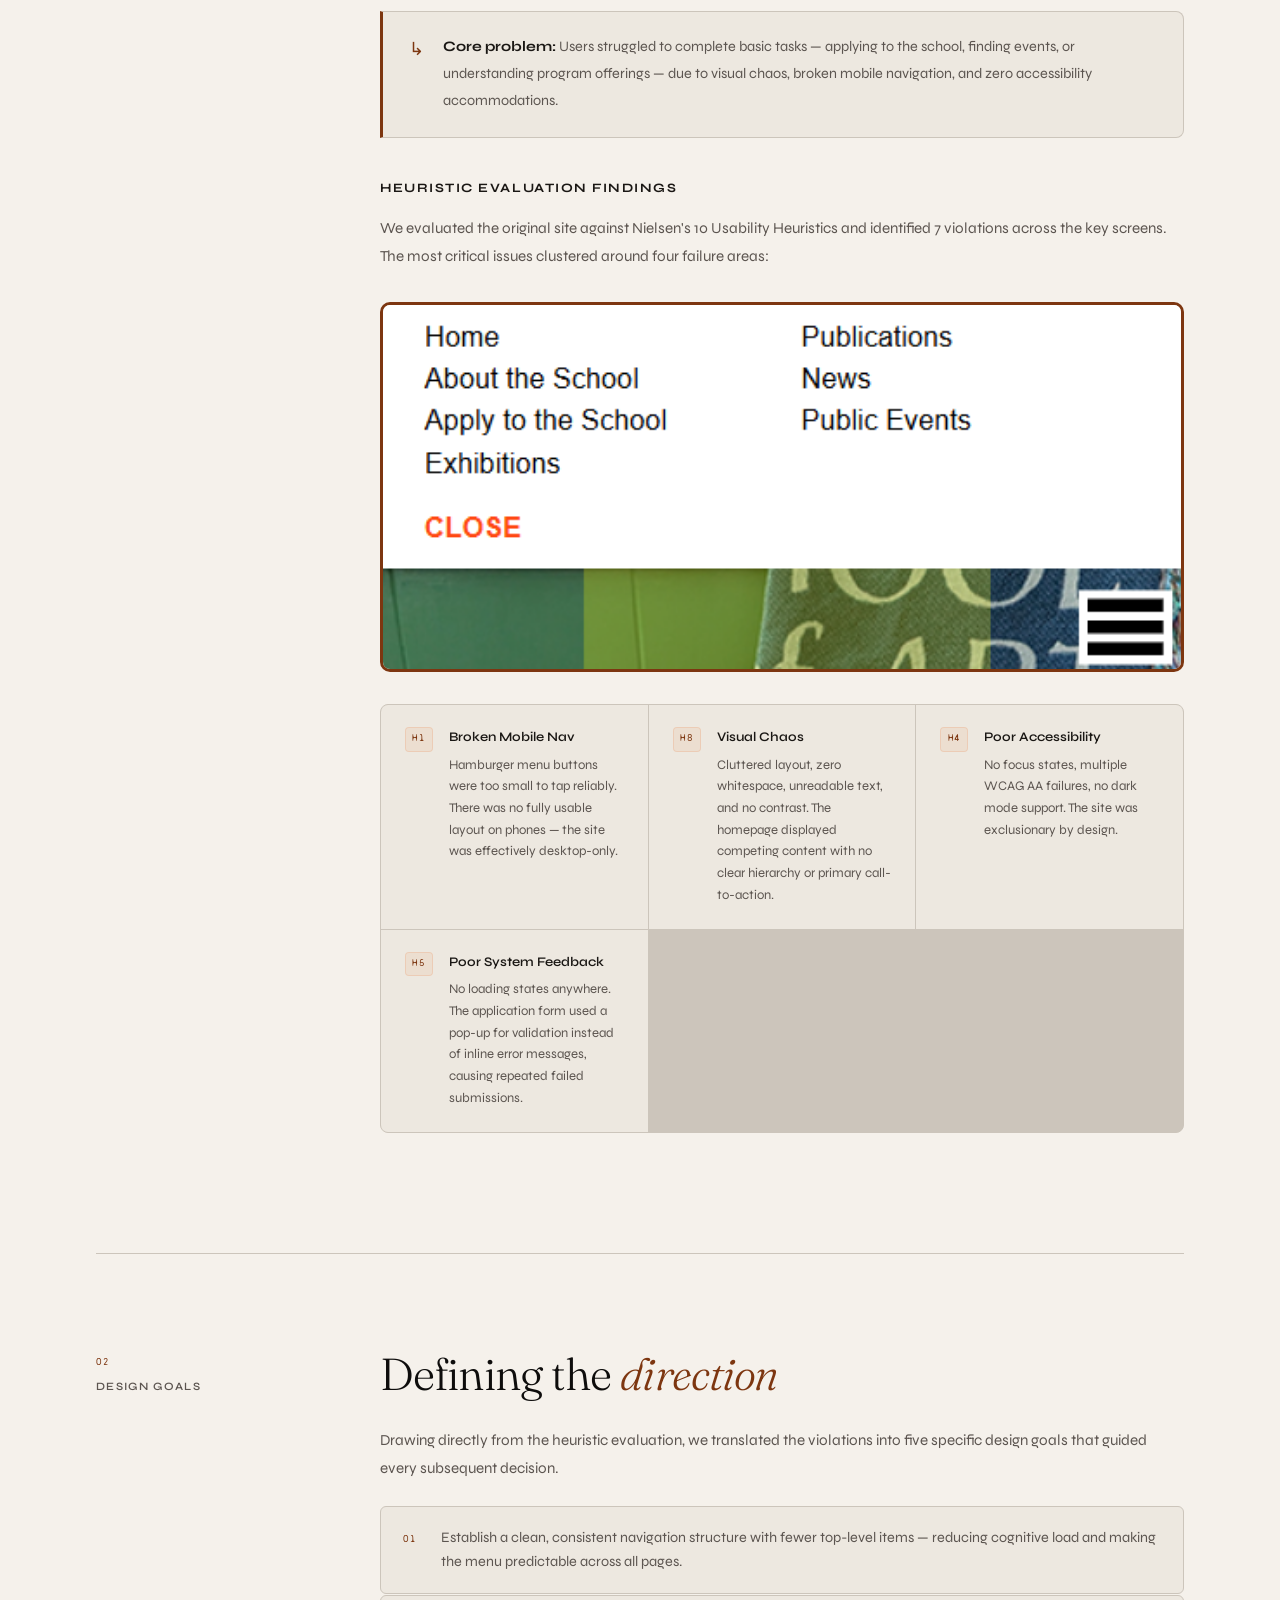
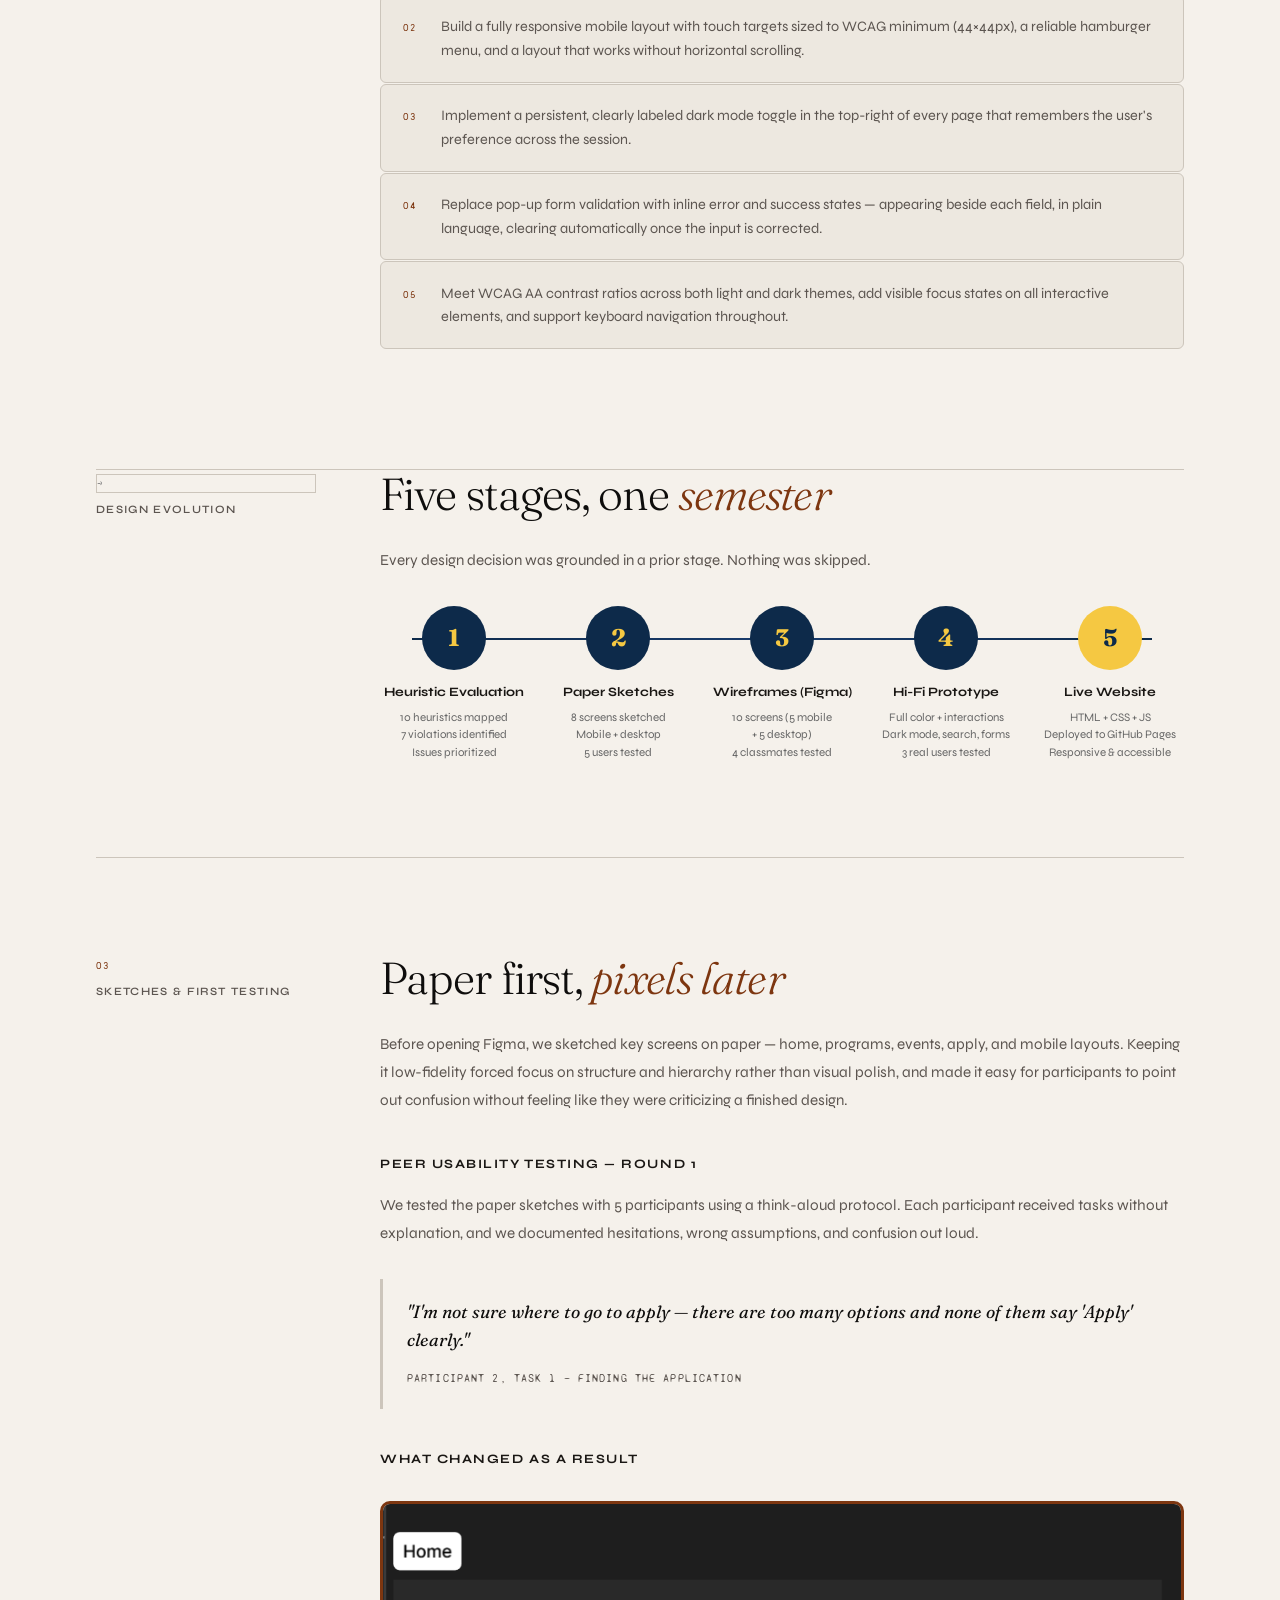
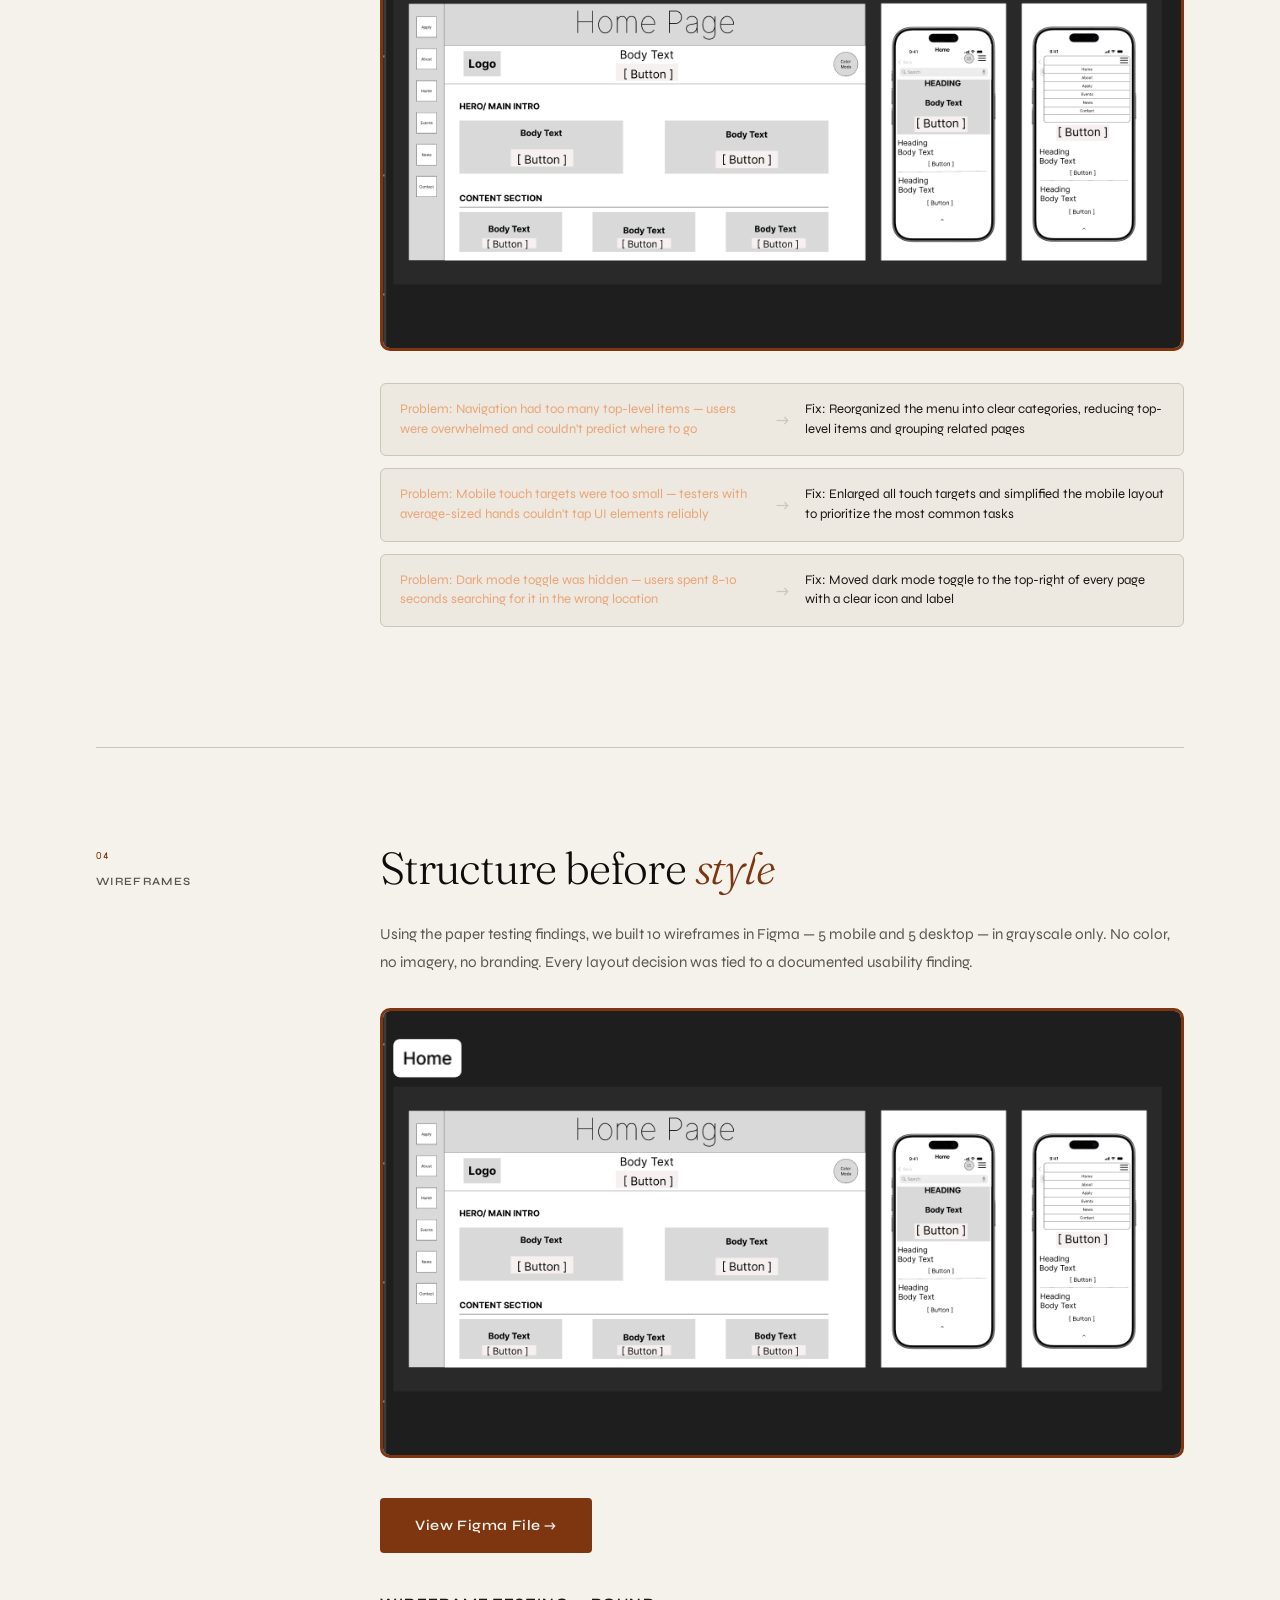
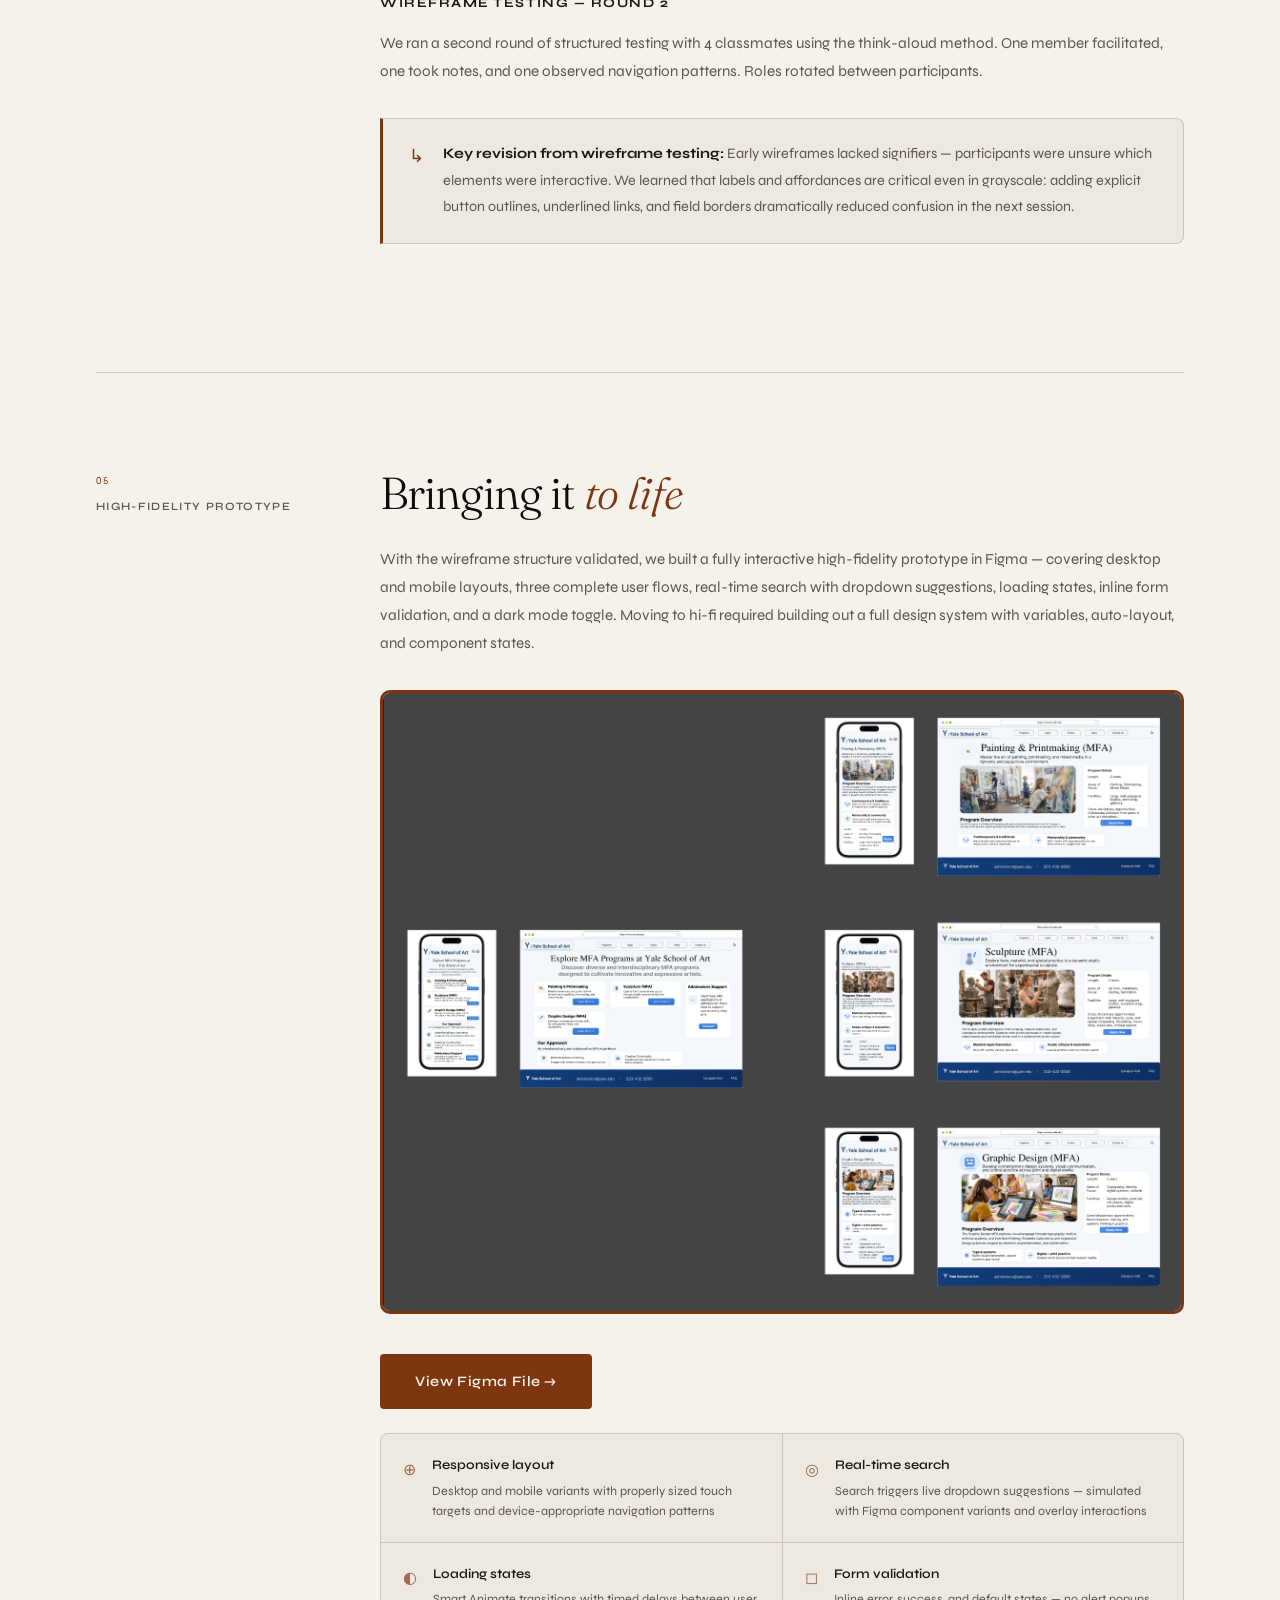
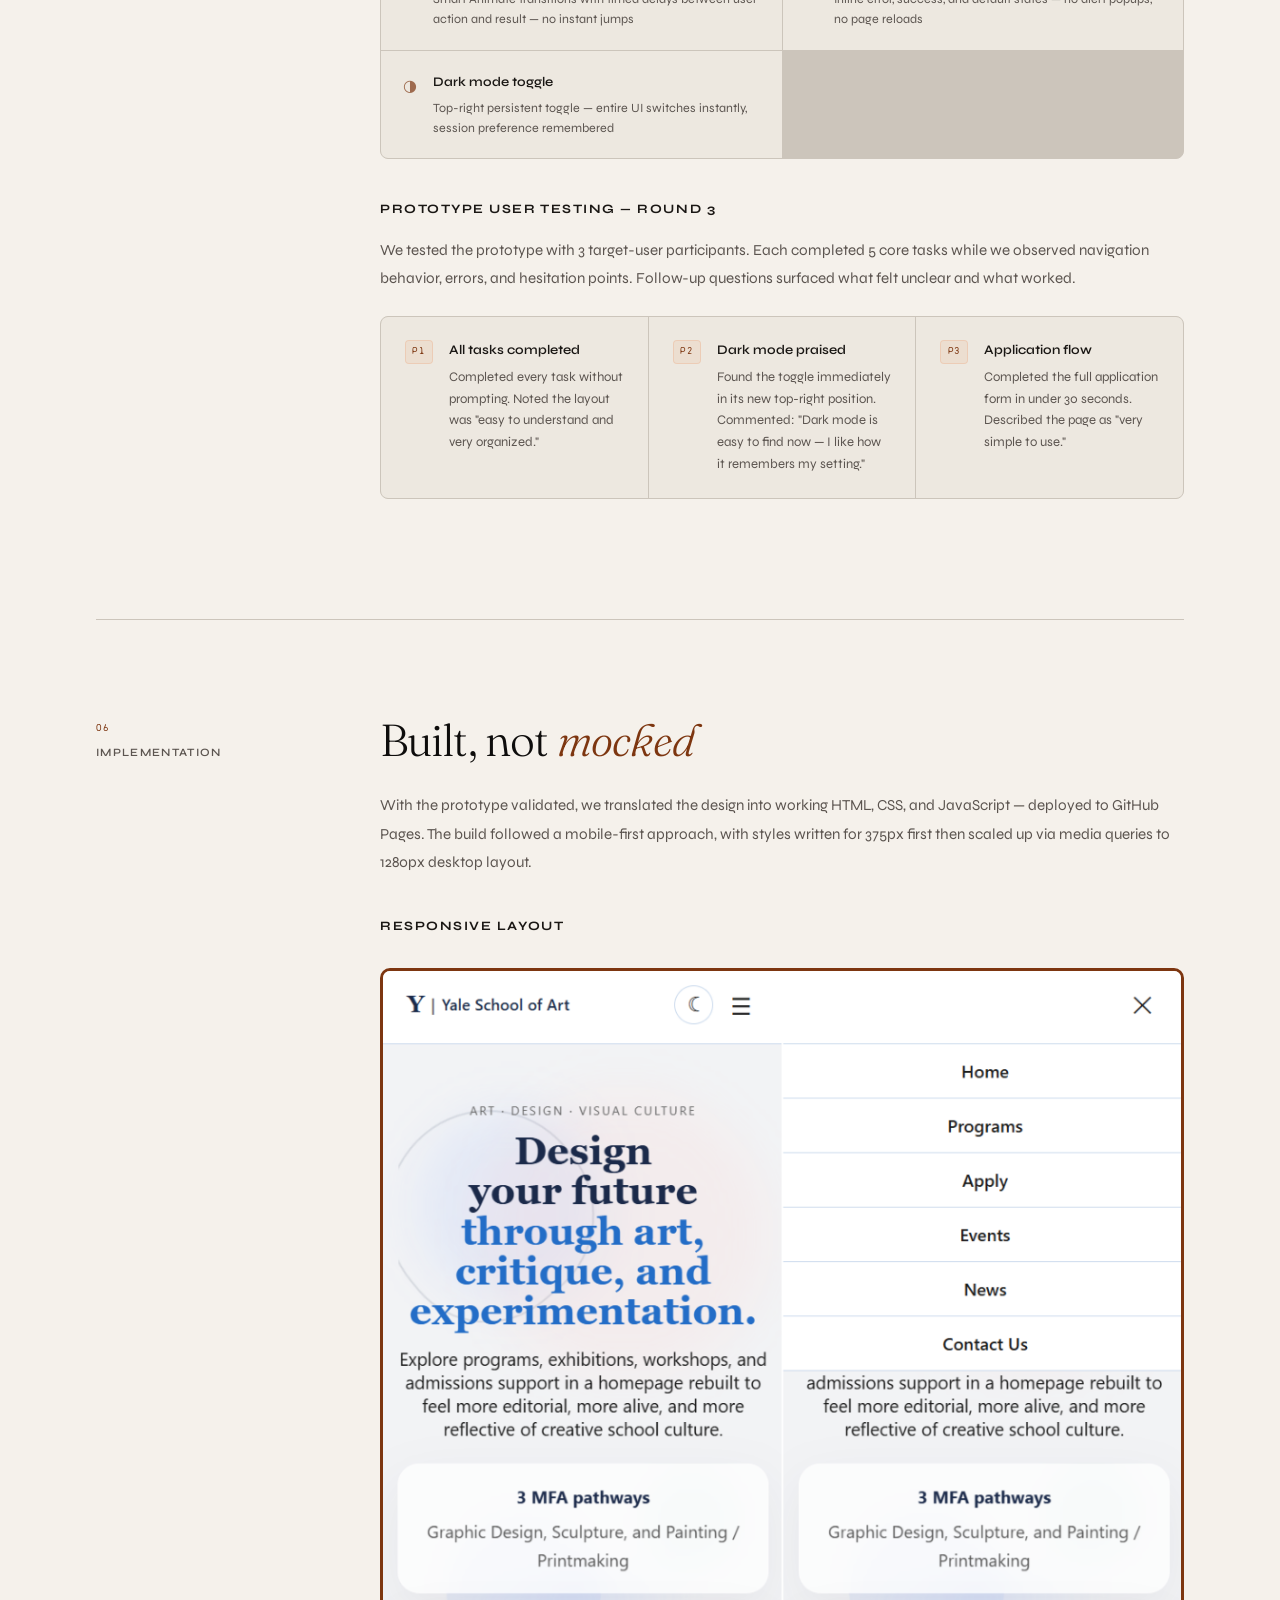
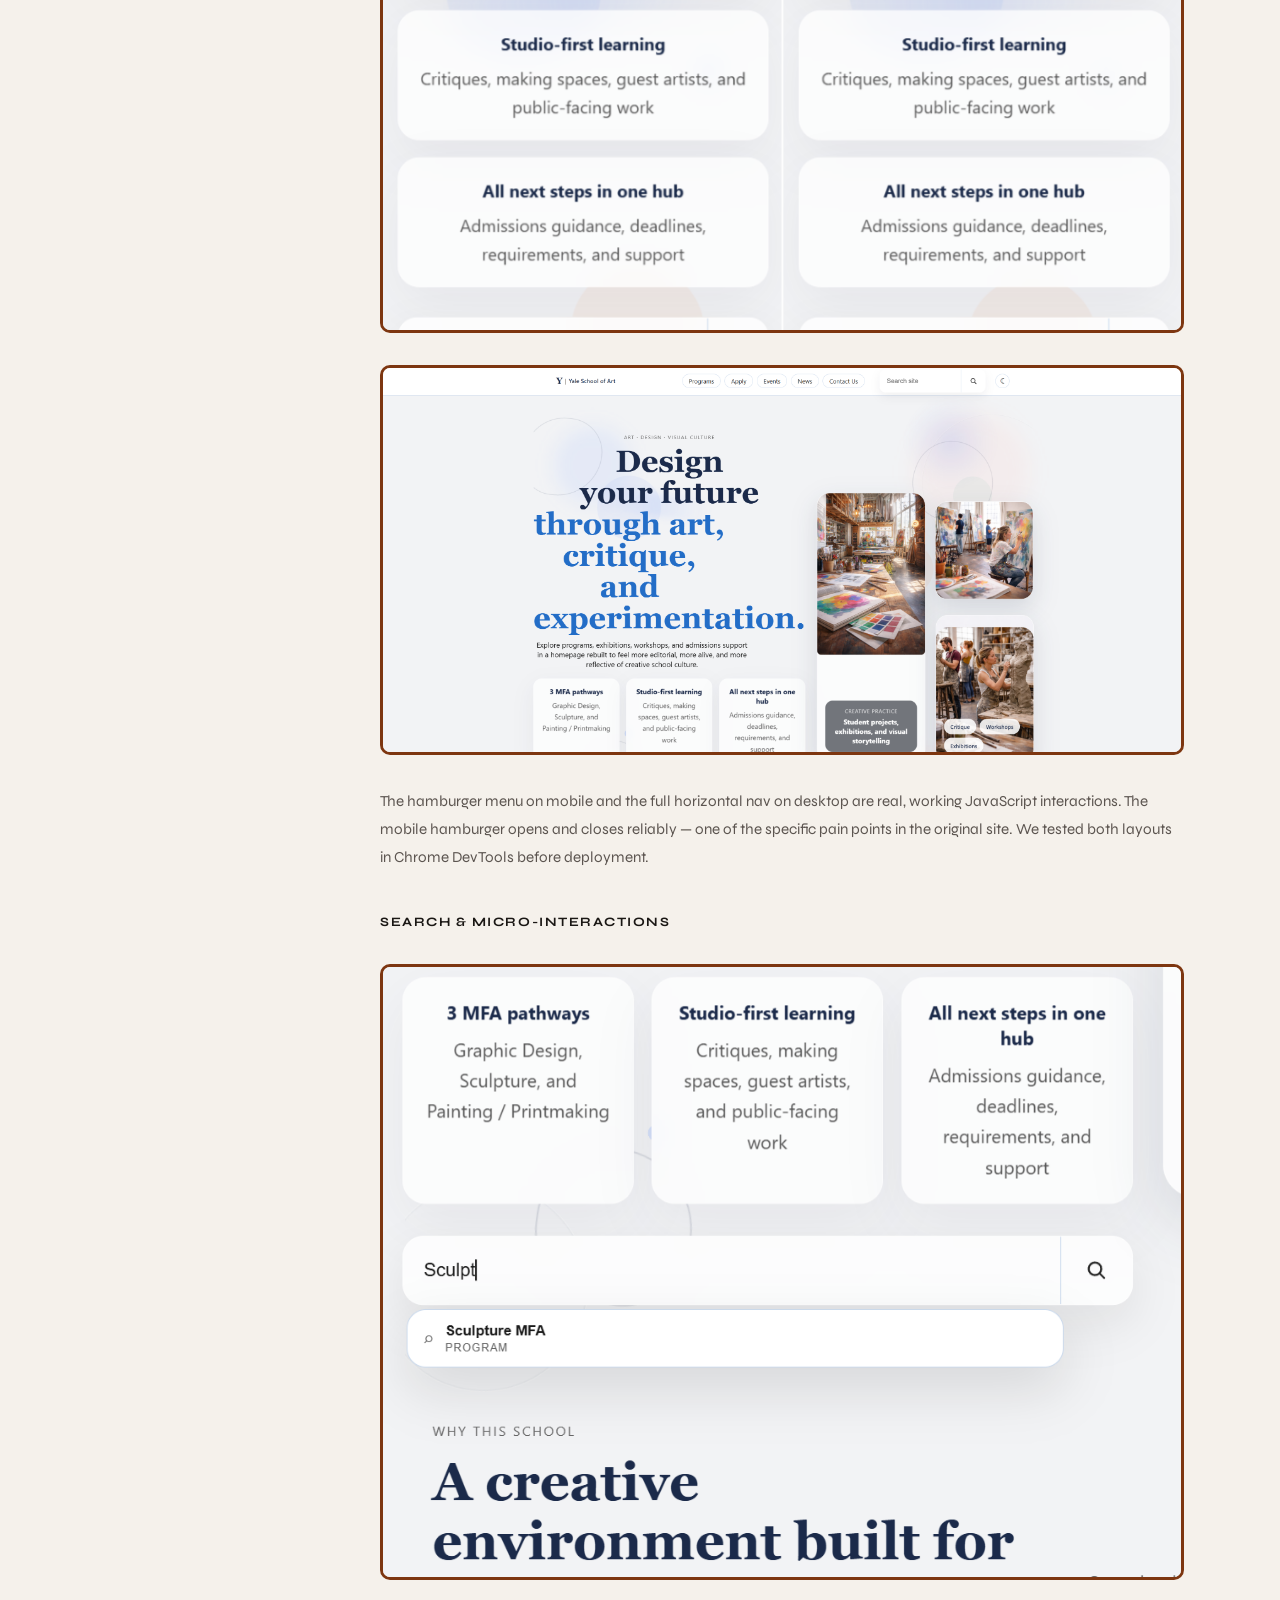
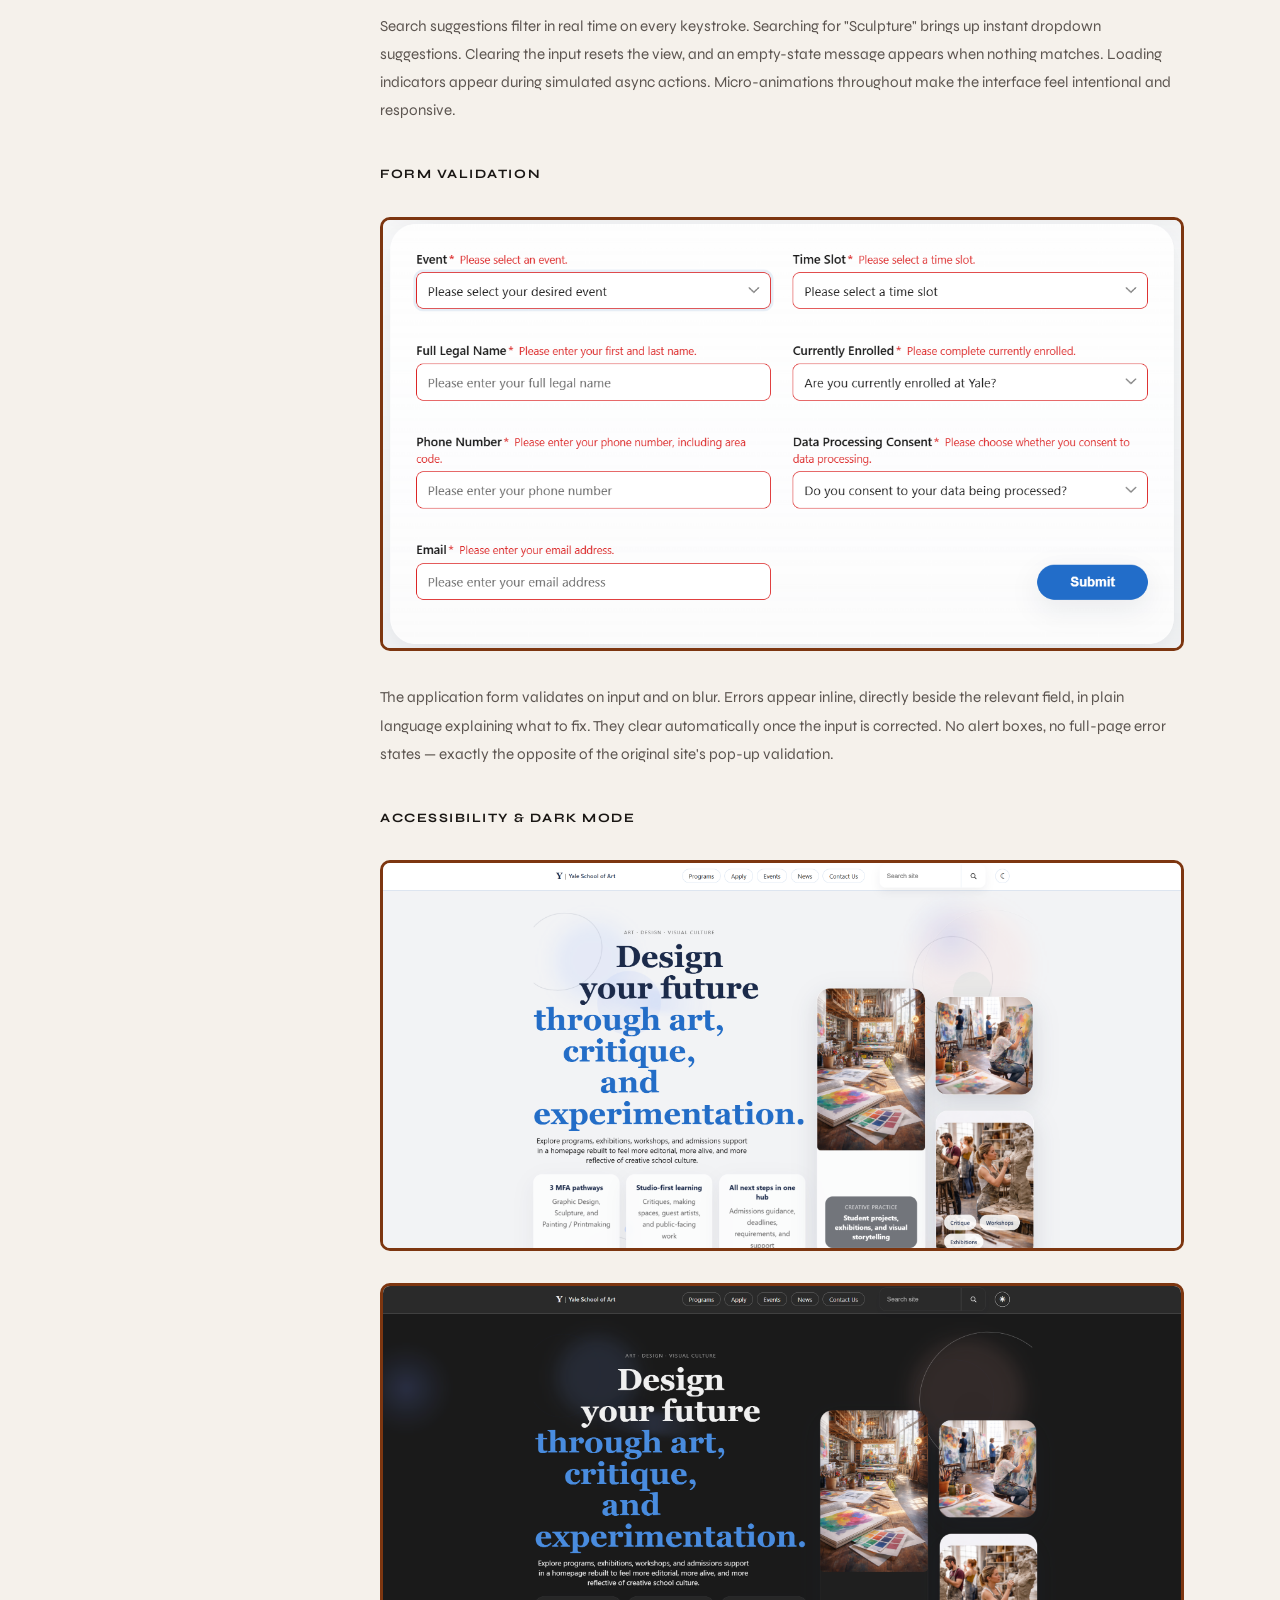
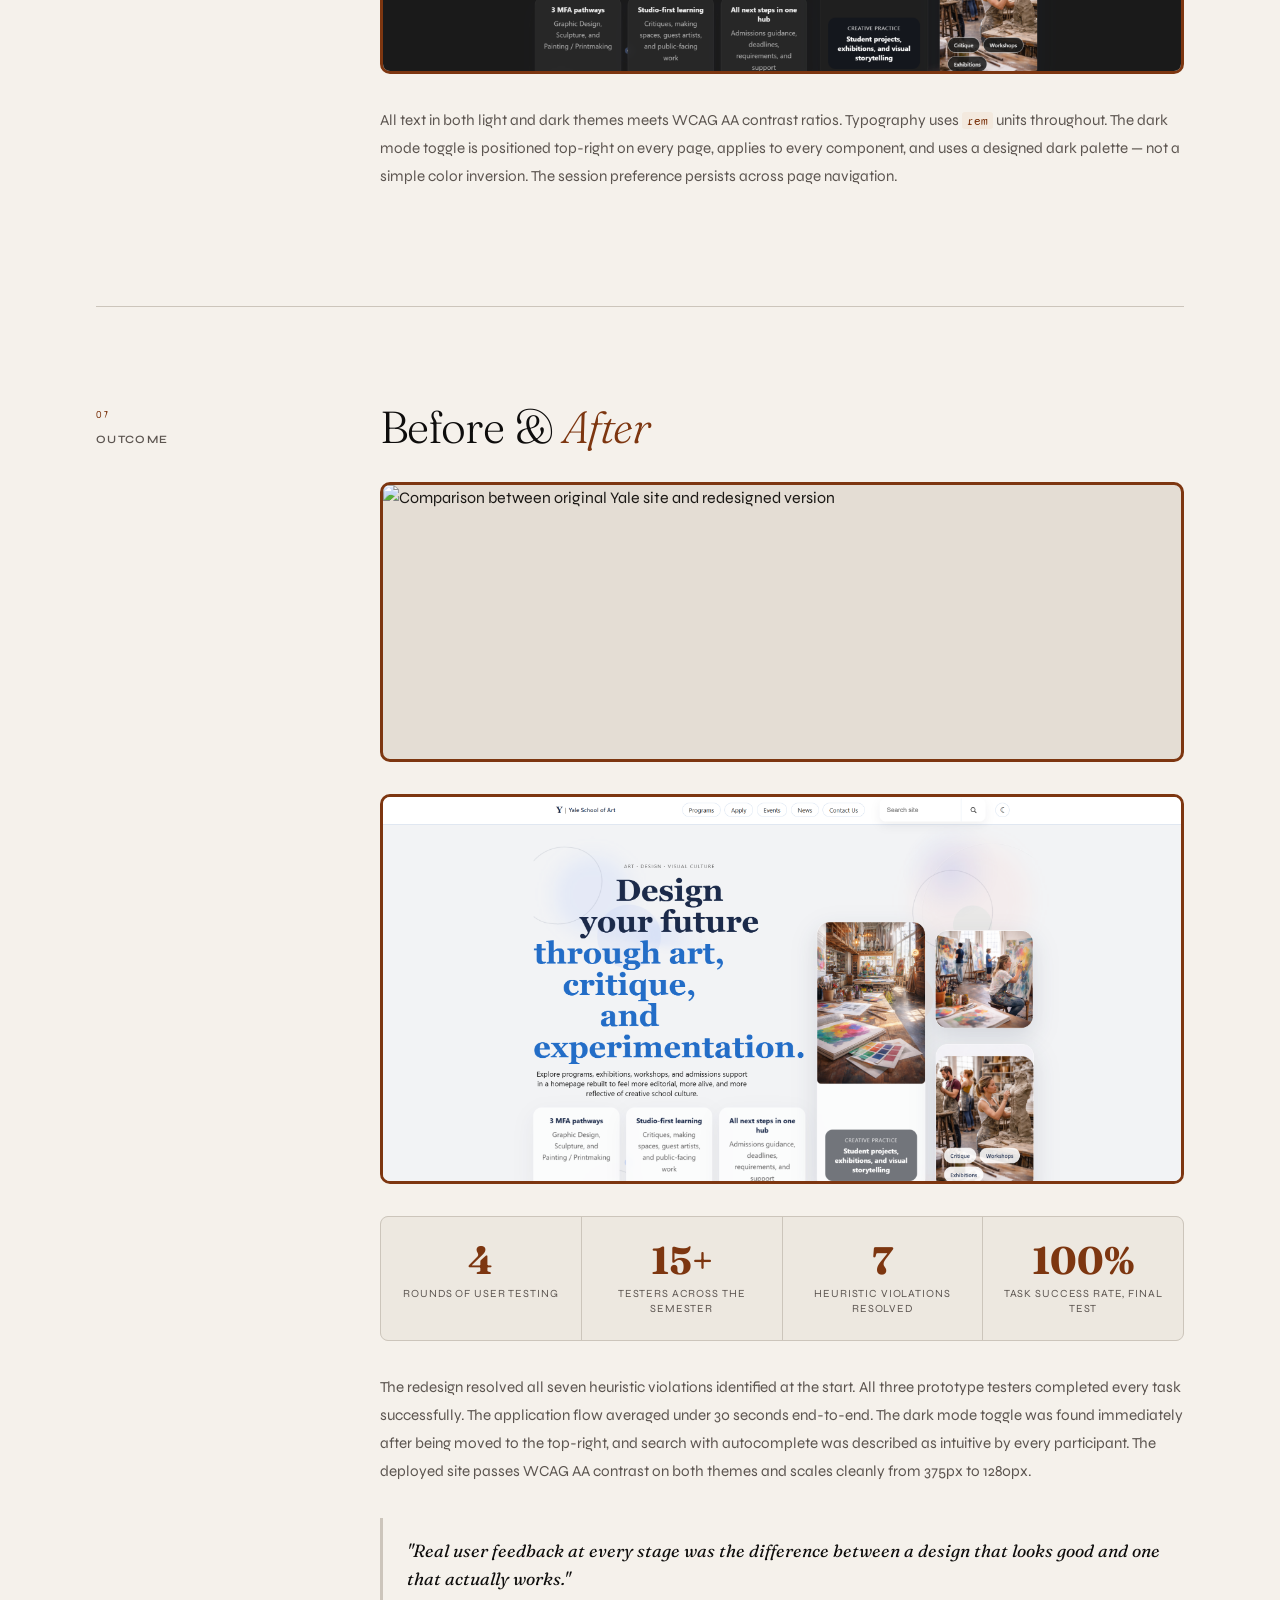
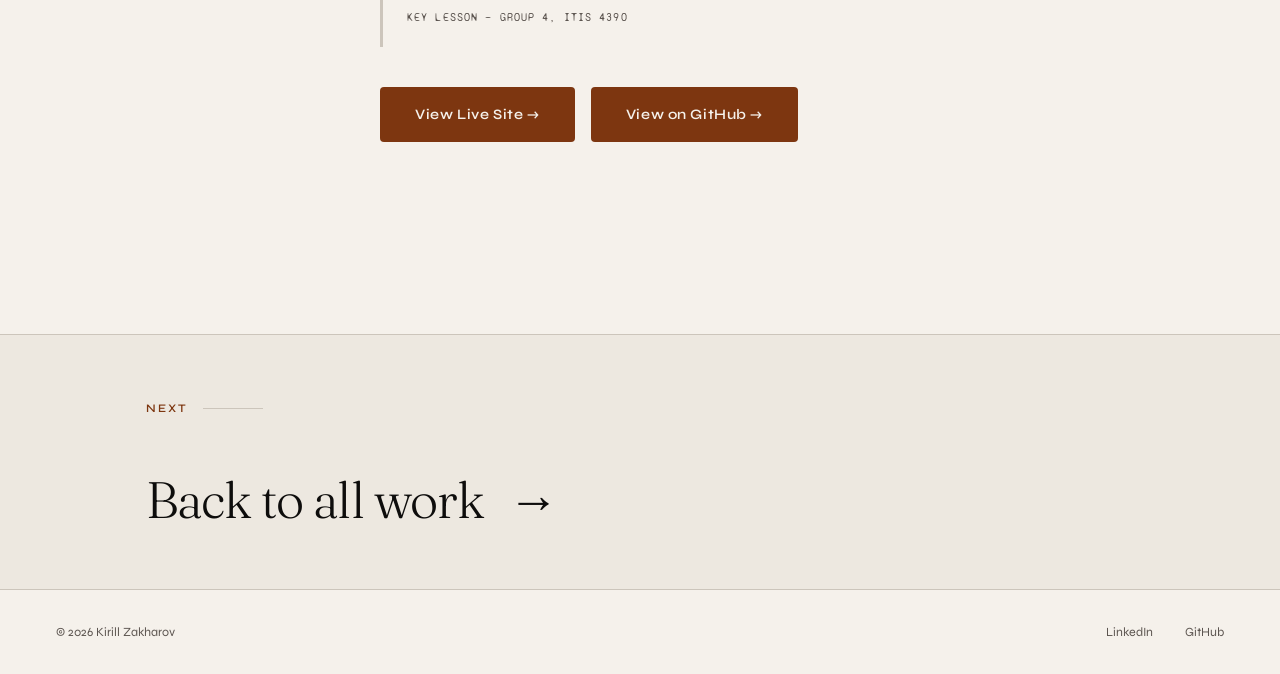
==== commit a5b8b091: "Removed Resume" ====
--- a/case-study.html
+++ b/case-study.html
@@ -1132,7 +1132,6 @@
         <a href="https://www.linkedin.com/in/kzakharo" target="_blank"
           >LinkedIn</a
         >
-        <a href="./files/KZResume.pdf" target="_blank">Résumé</a>
         <a href="https://github.com/ZKirill01" target="_blank">GitHub</a>
       </div>
     </footer>
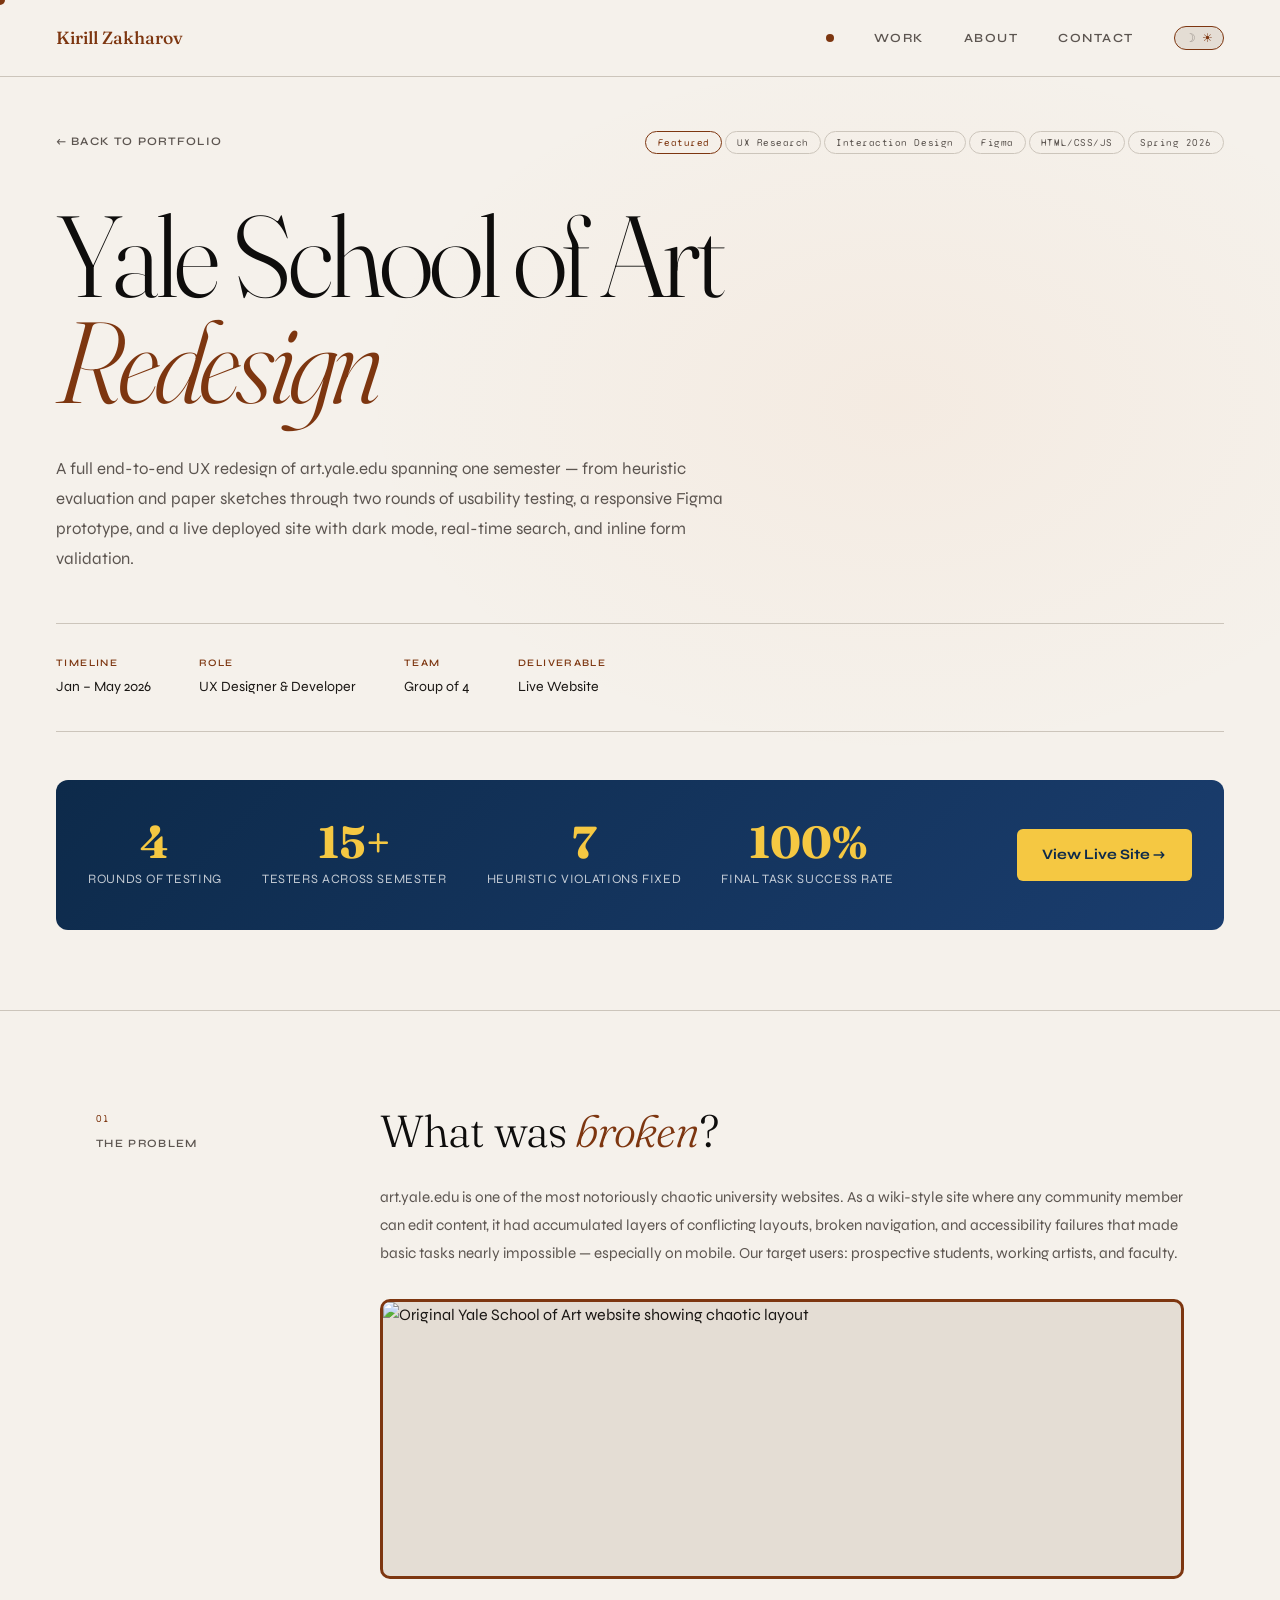
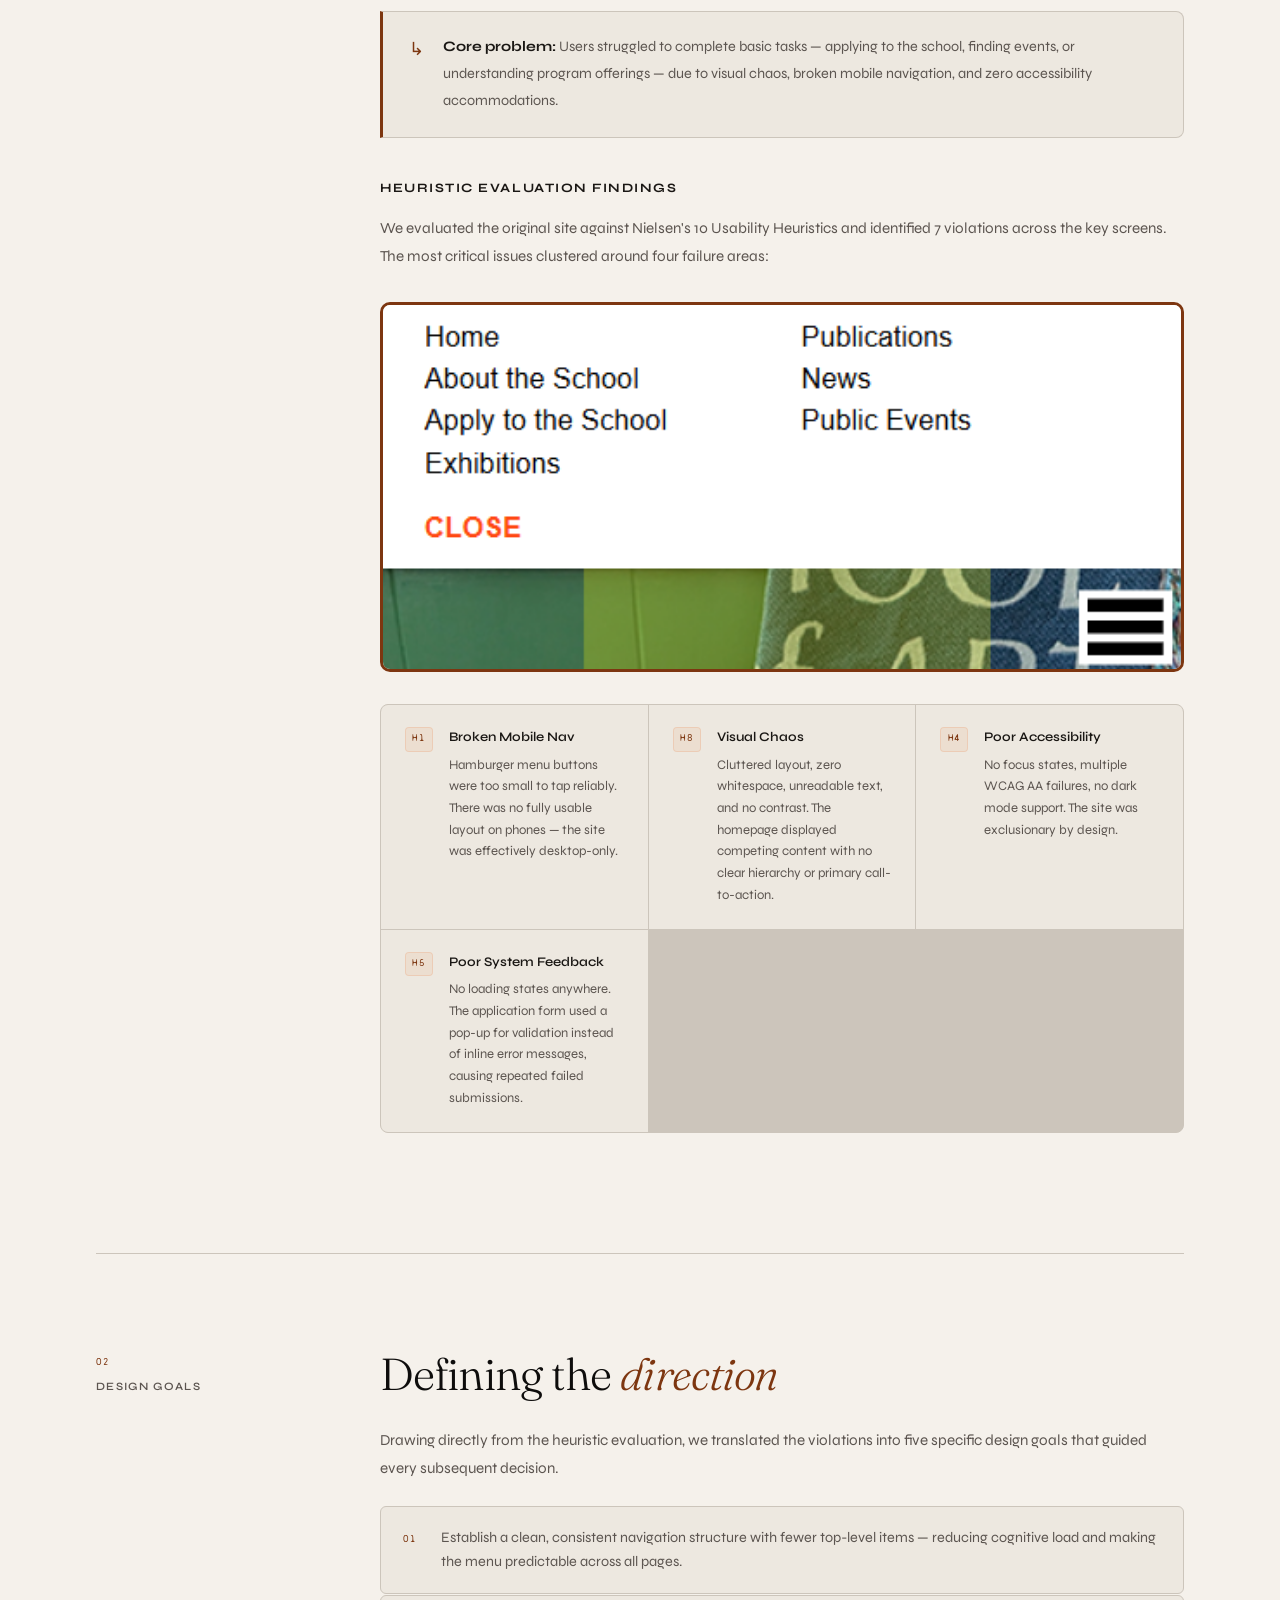
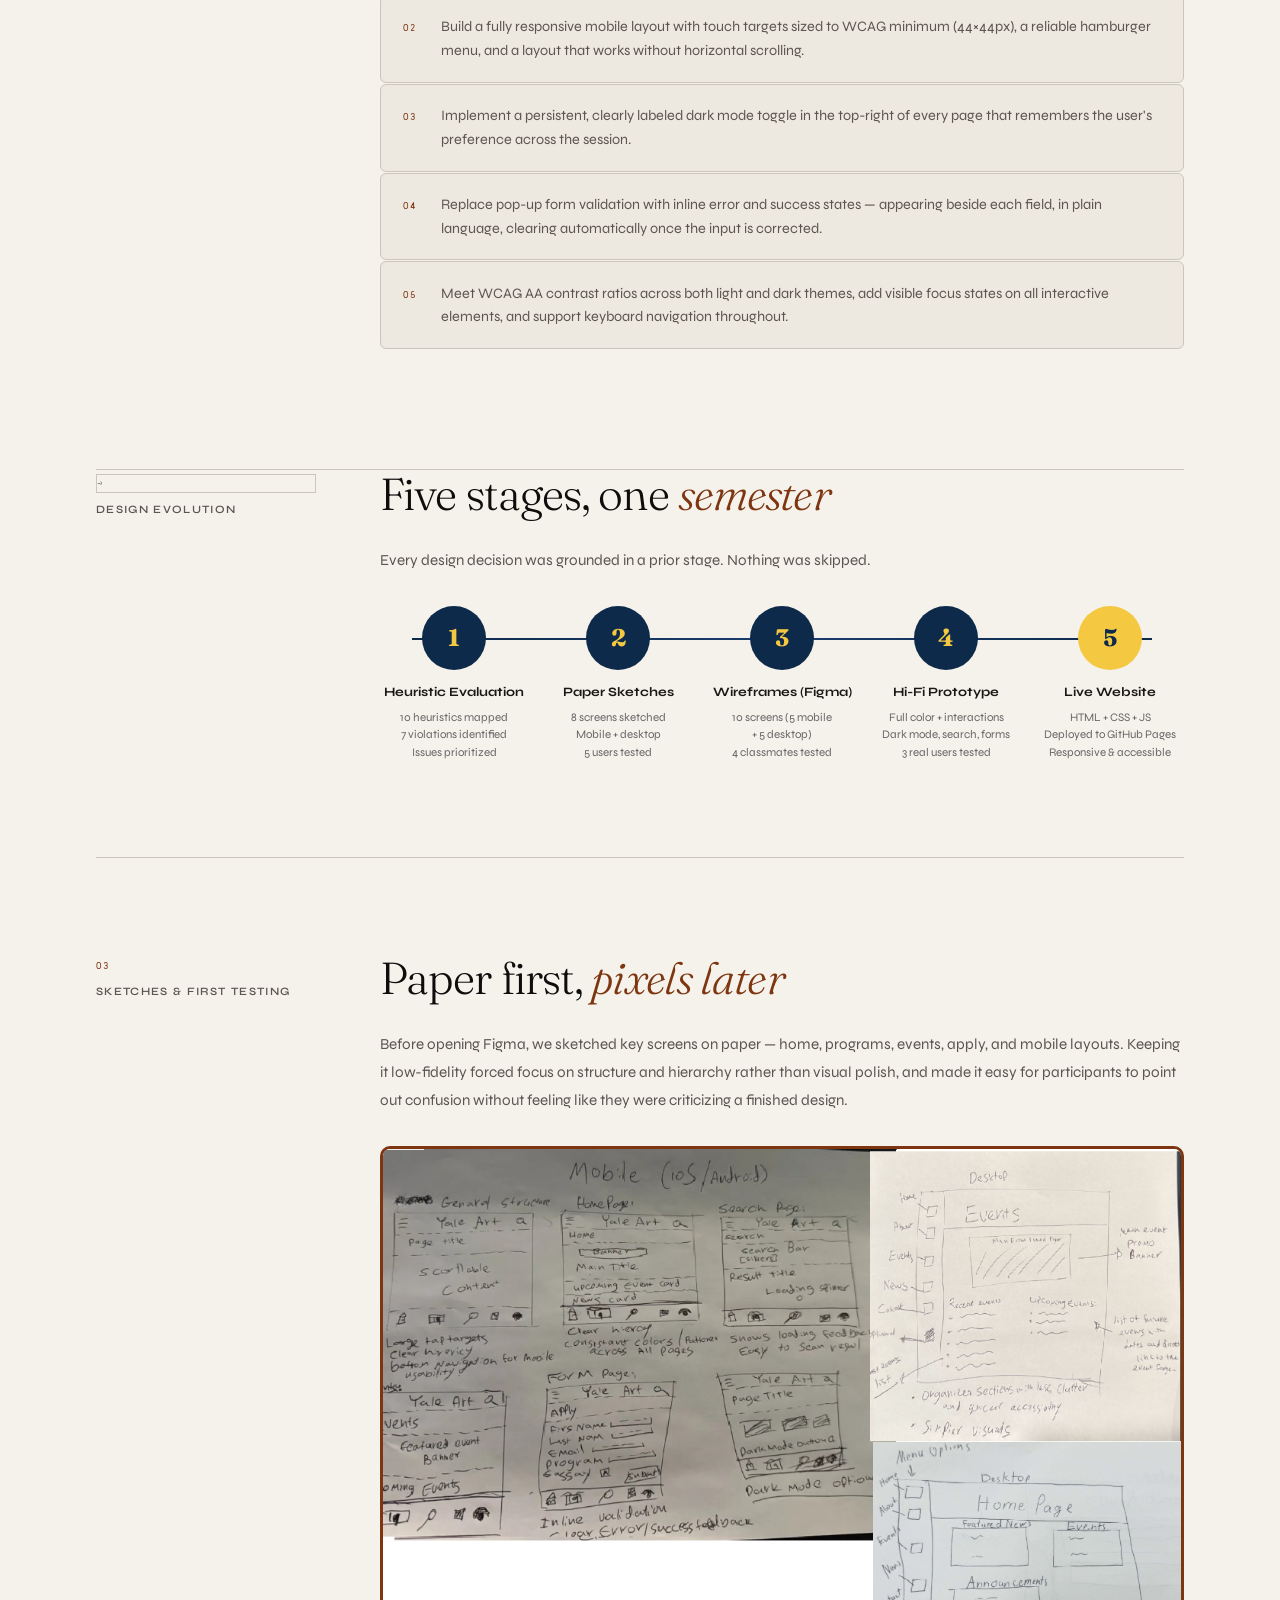
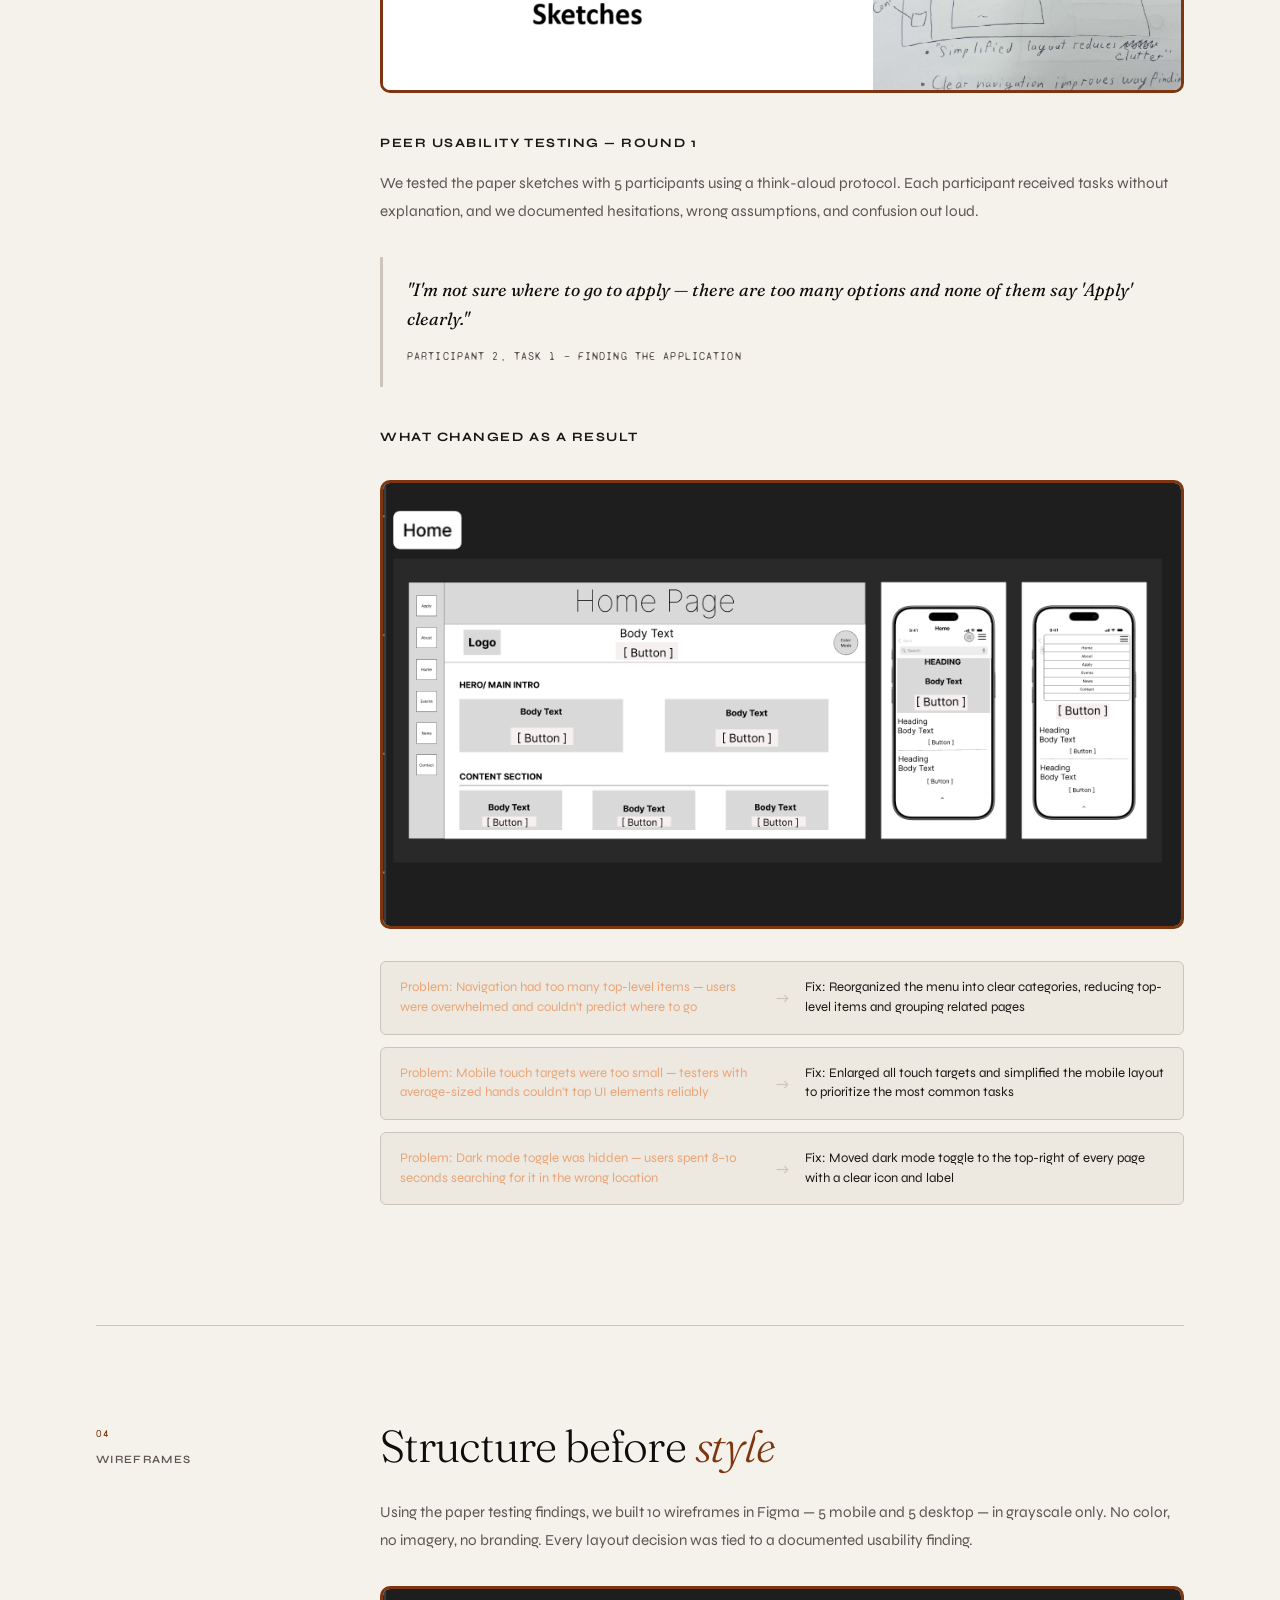
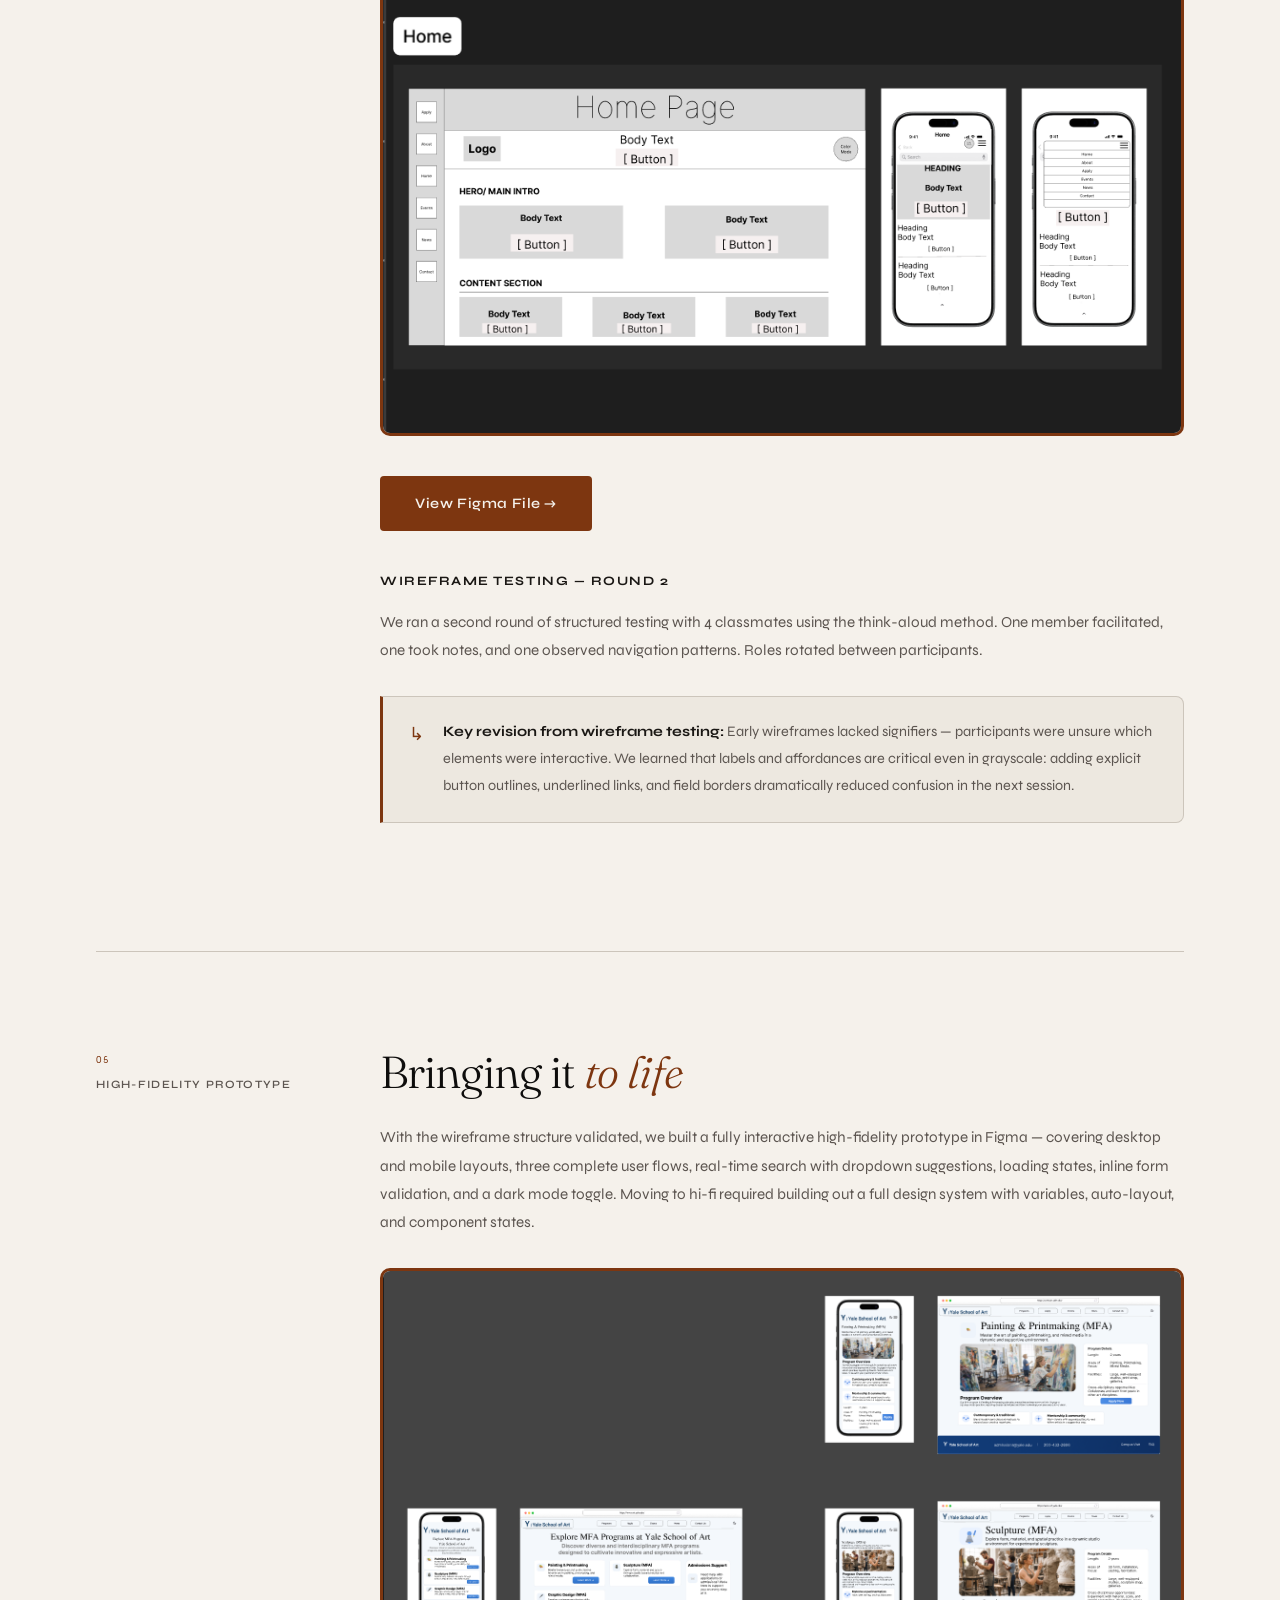
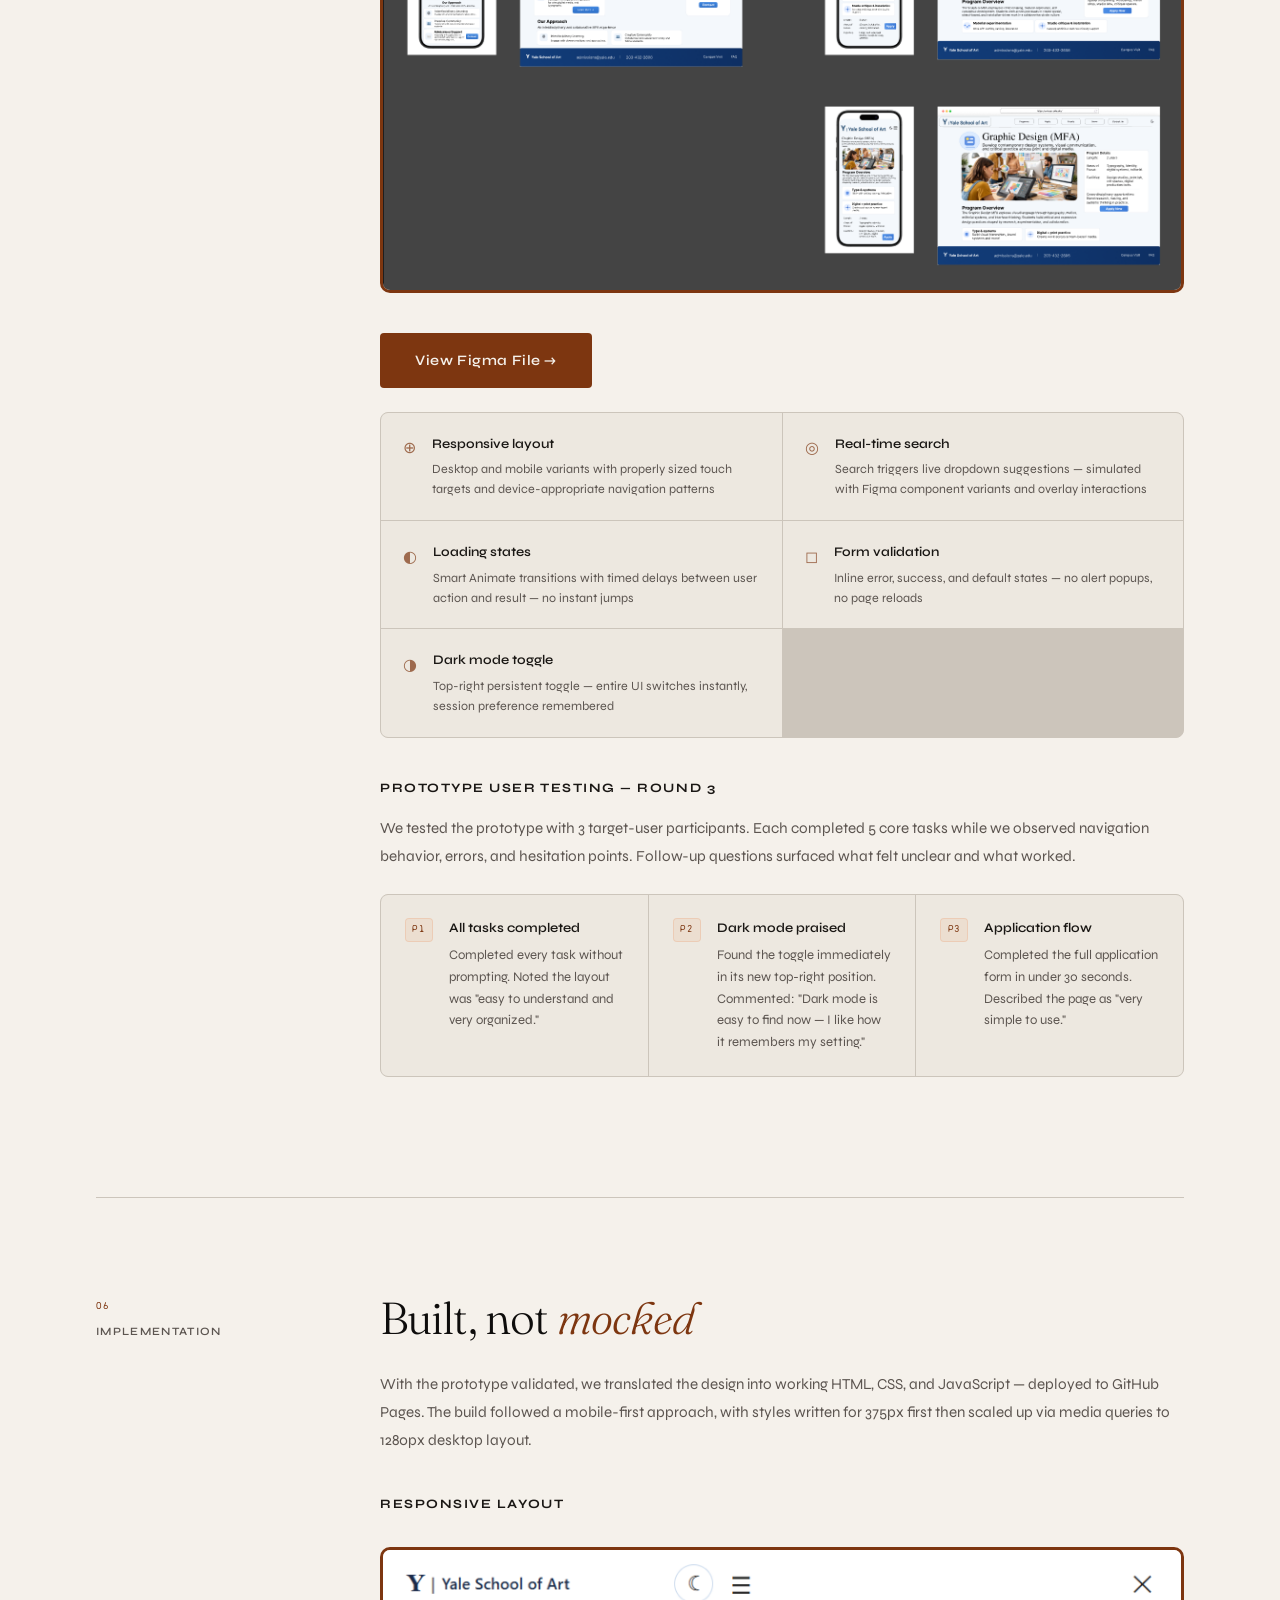
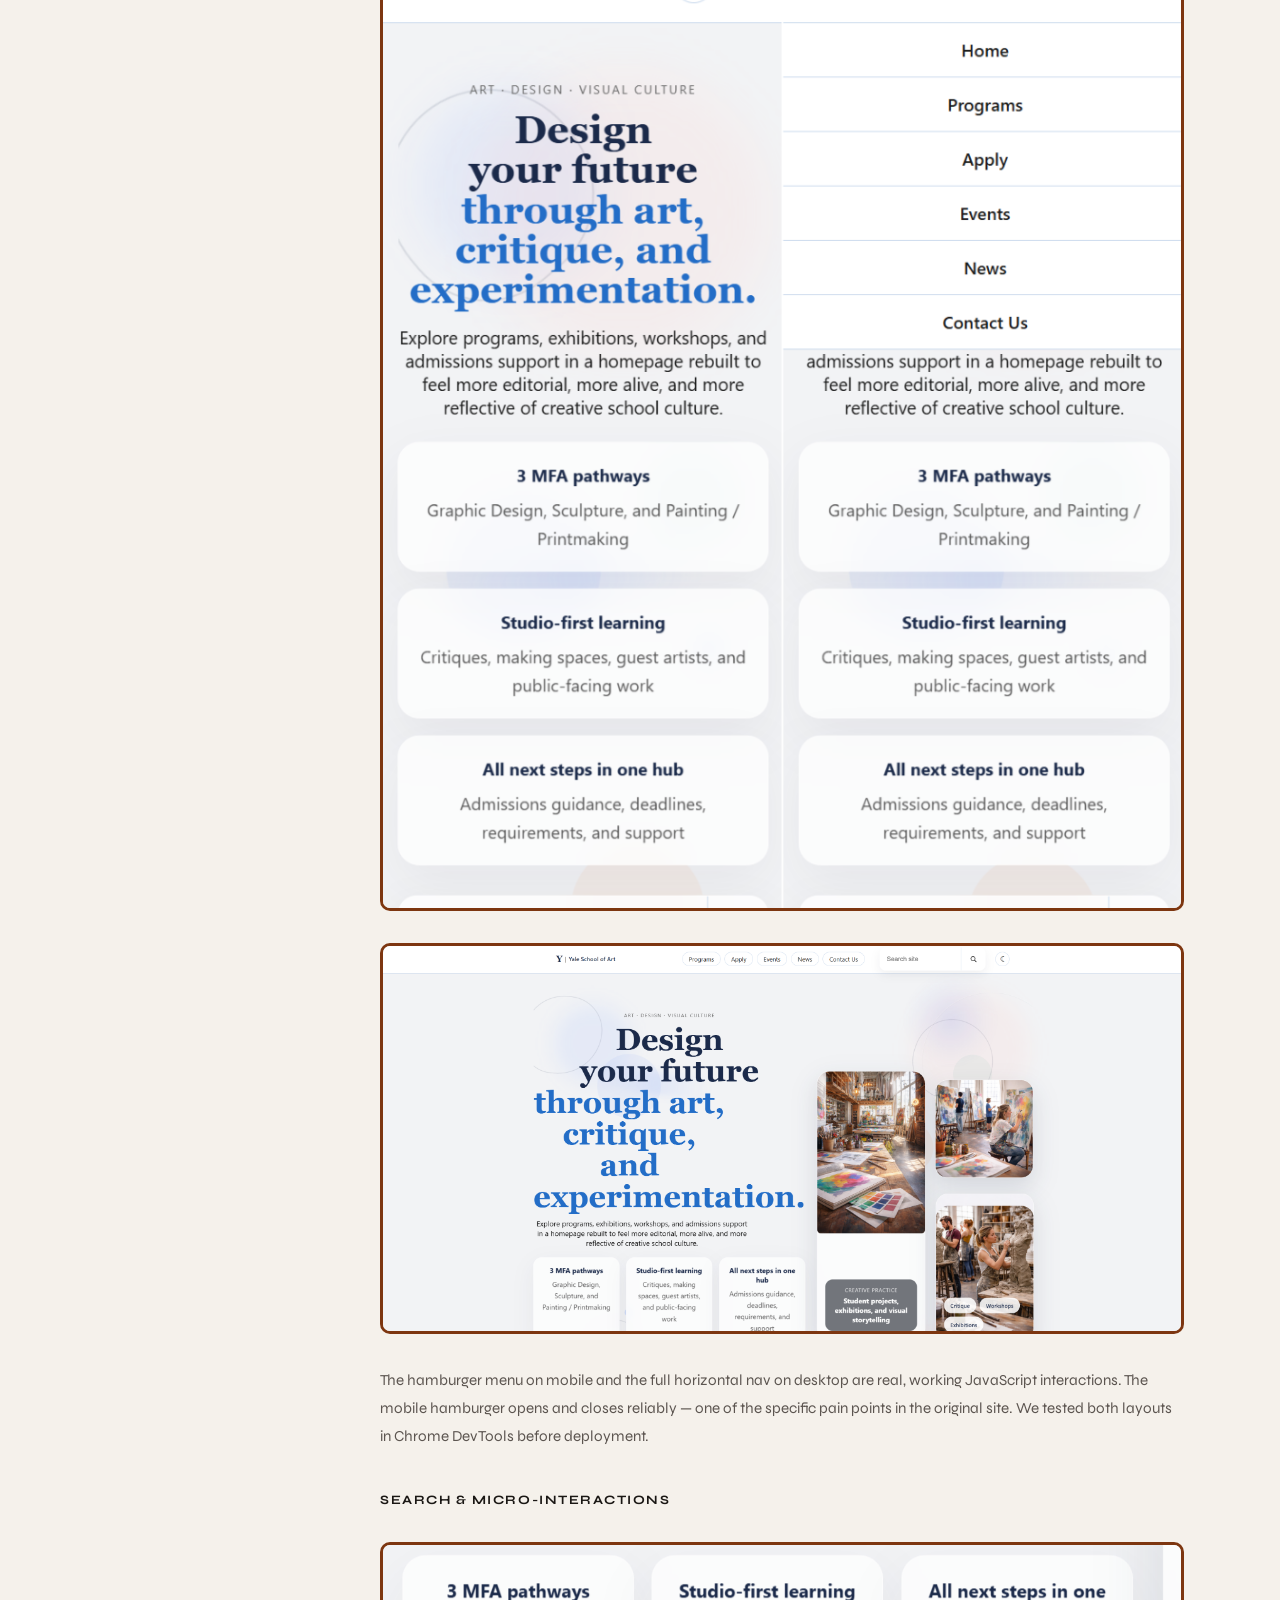
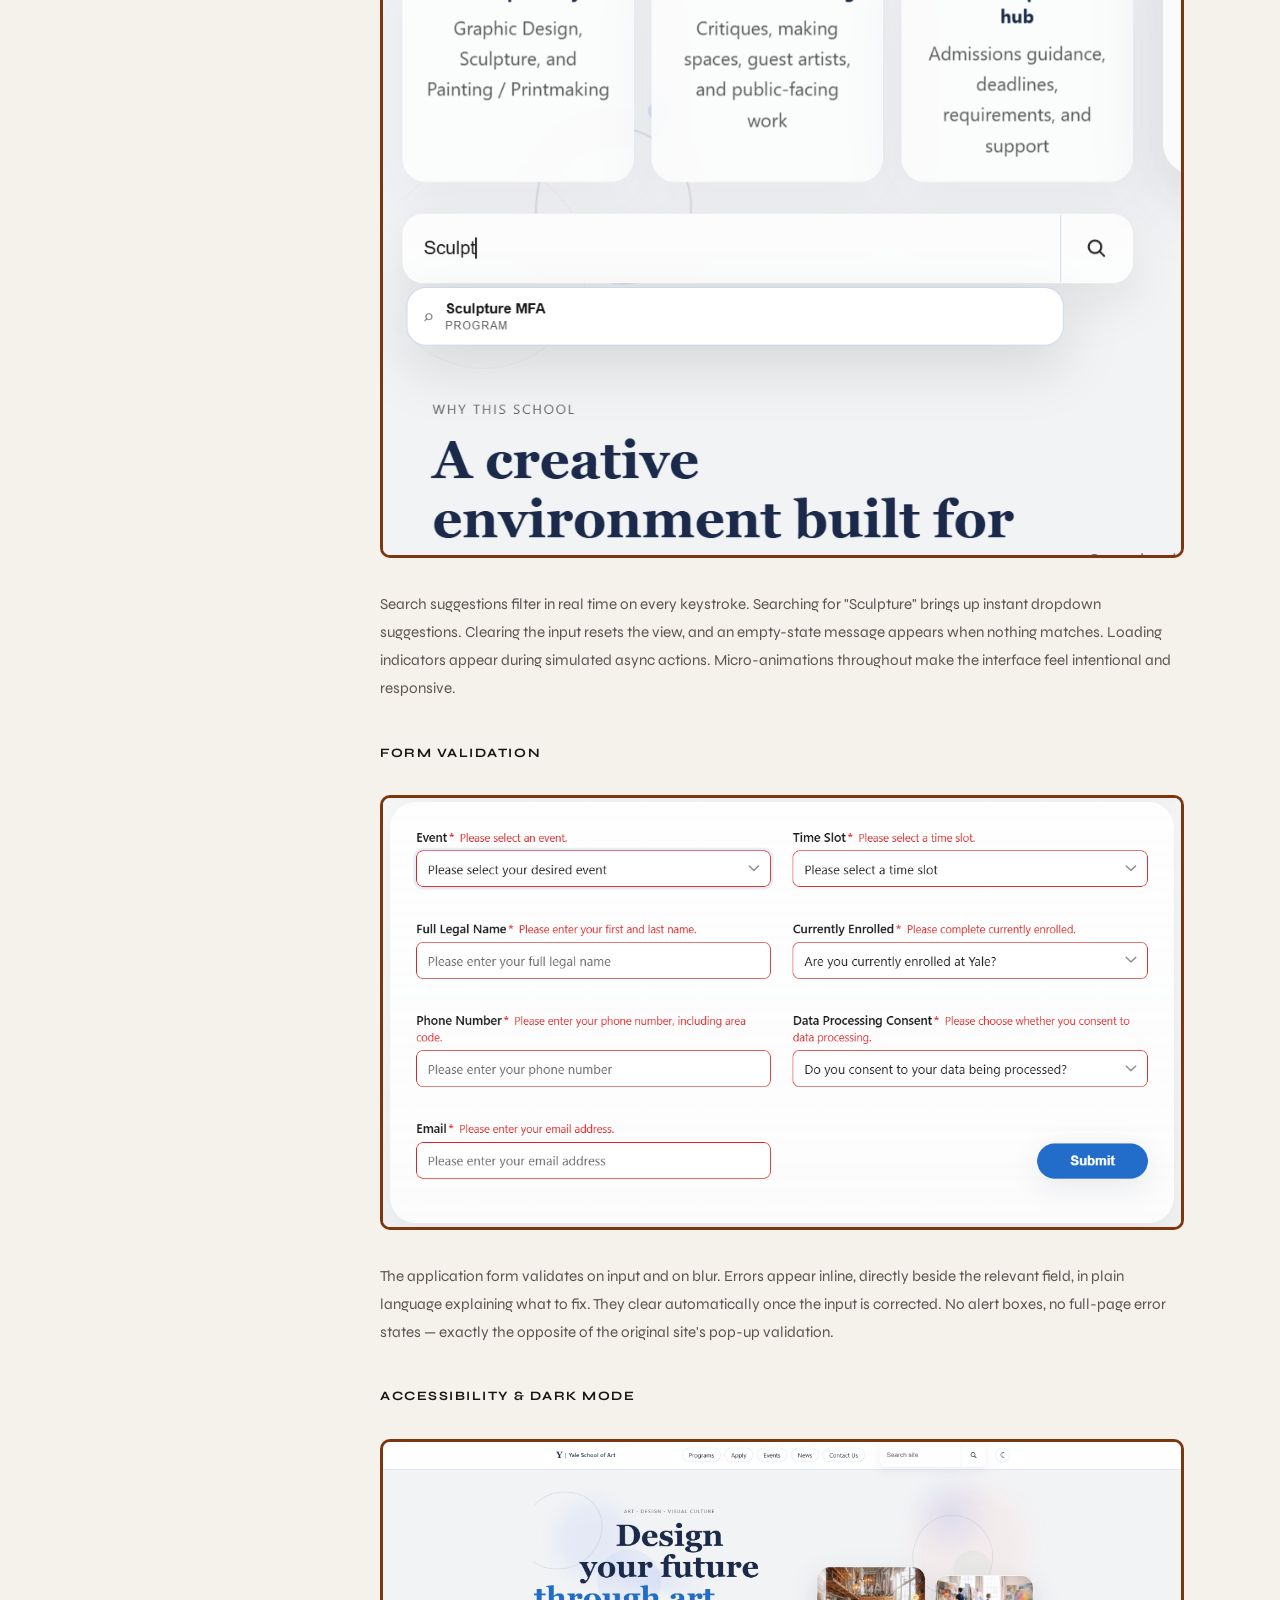
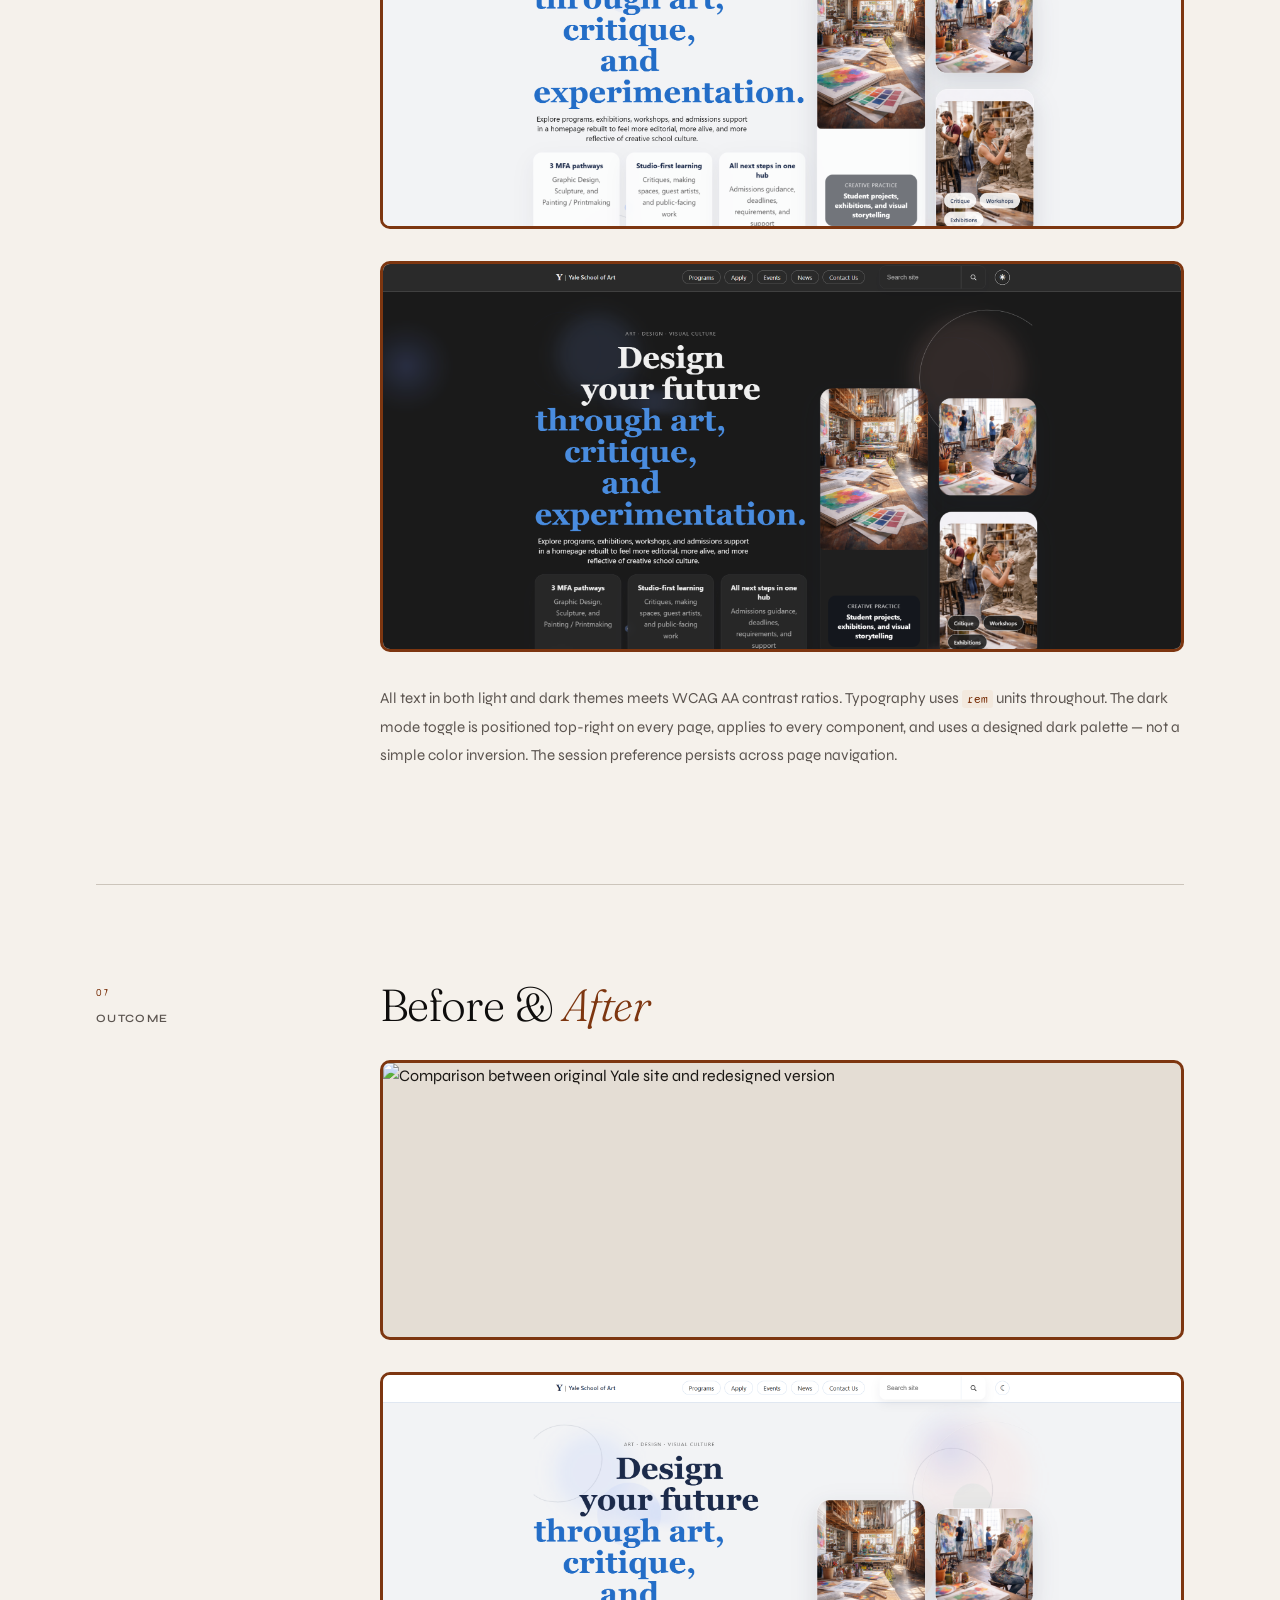
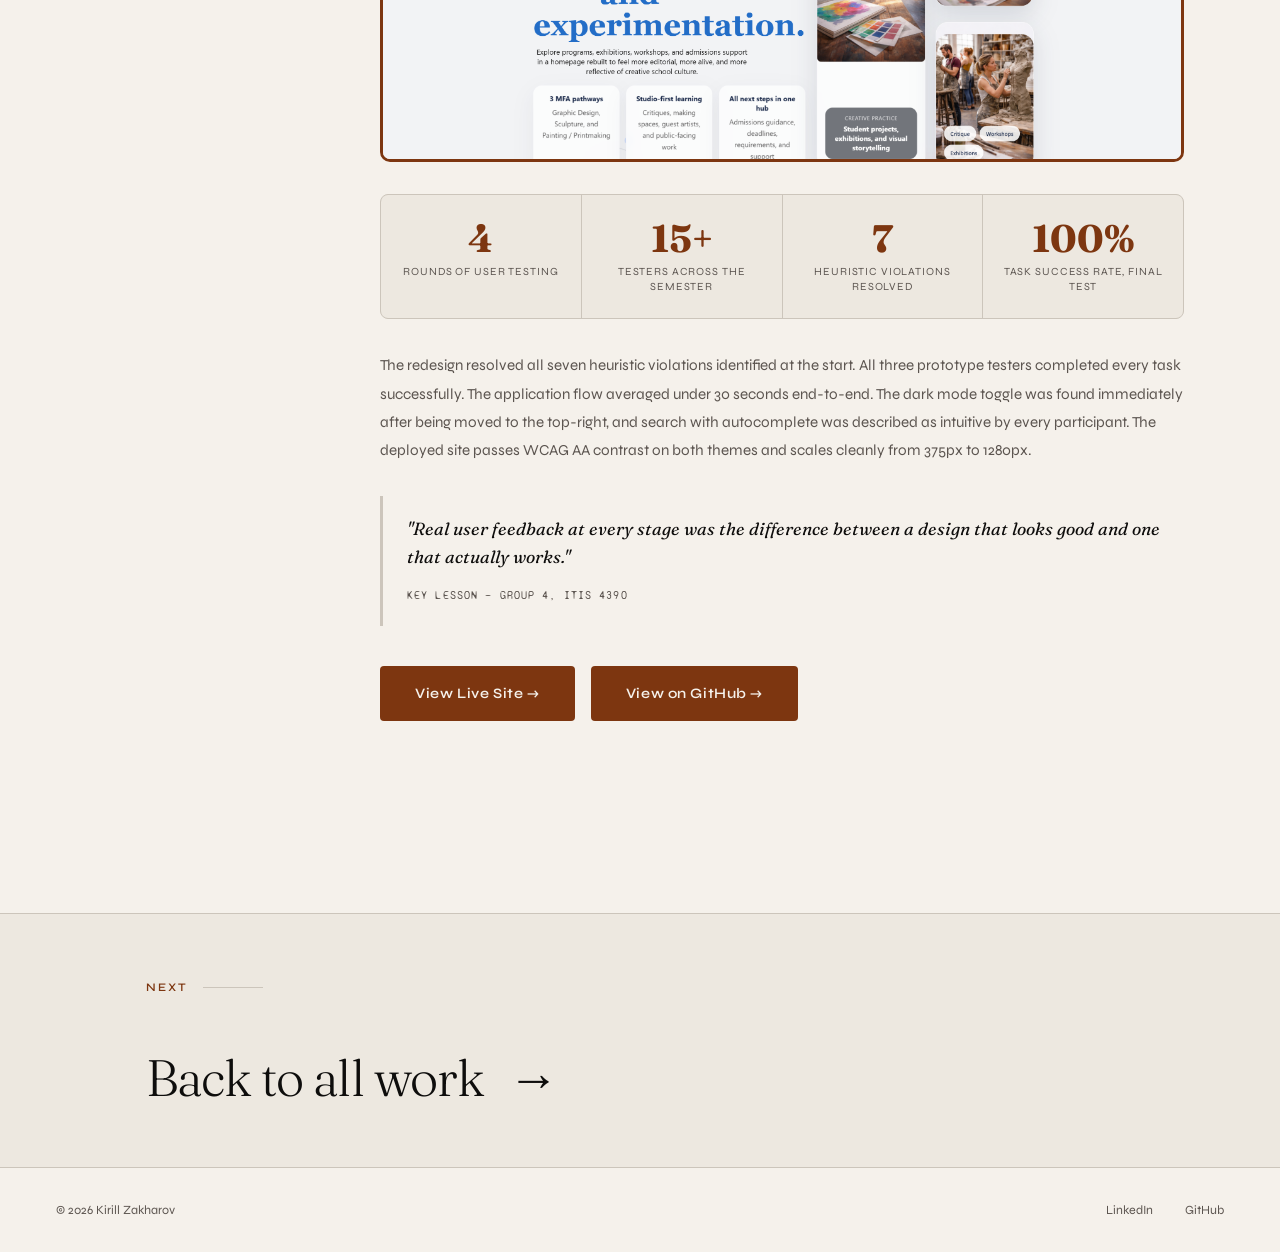
==== commit b99d9385: "Added Forgotten Sketches Image Co-authored-by: Copilot <copilot@github.com>" ====
--- a/case-study.html
+++ b/case-study.html
@@ -696,6 +696,12 @@
             feeling like they were criticizing a finished design.
           </p>
 
+          <img
+            src="./files/sketches.png"
+            alt="Sketch iterations showing improved navigation"
+            class="cs-image"
+          />
+
           <h3>Peer Usability Testing — Round 1</h3>
           <p>
             We tested the paper sketches with 5 participants using a think-aloud
--- a/css/style.css
+++ b/css/style.css
@@ -861,3 +861,232 @@
 button:hover {
   cursor: none !important;
 }
+
+/* ─────────────────────────────────────────────
+   FULL MOBILE FIX (CASE STUDY + HOME COMBINED)
+   Drop-in replacement
+──────────────────────────────────────────── */
+
+@media (max-width: 768px) {
+  /* ───────────────── GLOBAL ───────────────── */
+  html,
+  body {
+    overflow-x: hidden;
+  }
+
+  body {
+    padding-top: 70px; /* FIX: prevents fixed nav overlap */
+  }
+
+  /* ───────────────── NAV ───────────────── */
+  nav {
+    position: fixed;
+    top: 0;
+    left: 0;
+    right: 0;
+    padding: 1rem 1.2rem;
+    flex-wrap: wrap;
+    gap: 0.6rem;
+    z-index: 100;
+  }
+
+  .nav-right {
+    gap: 0.8rem;
+    flex-wrap: wrap;
+    justify-content: flex-start;
+  }
+
+  .nav-right a {
+    font-size: 0.7rem;
+    letter-spacing: 0.08em;
+  }
+
+  .nav-logo {
+    font-size: 1rem;
+  }
+
+  .nav-dot {
+    display: none;
+  }
+
+  /* ───────────────── HOME HERO ───────────────── */
+  .hero {
+    min-height: auto;
+    padding: 2rem 1.2rem 3rem;
+  }
+
+  .hero-bg-text {
+    display: none;
+  }
+
+  .hero h1 {
+    font-size: 2.6rem;
+    line-height: 1.05;
+    margin-bottom: 1.5rem;
+  }
+
+  .hero-status {
+    font-size: 0.65rem;
+    flex-wrap: wrap;
+    gap: 0.4rem;
+    margin-bottom: 1rem;
+  }
+
+  .hero-divider {
+    display: none;
+  }
+
+  .hero-bottom {
+    flex-direction: column;
+    align-items: flex-start;
+    gap: 1rem;
+  }
+
+  .hero-desc {
+    font-size: 0.9rem;
+    line-height: 1.6;
+  }
+
+  .hero-scroll {
+    display: none;
+  }
+
+  /* ───────────────── CASE STUDY HERO ───────────────── */
+  .cs-hero {
+    padding: 1.2rem;
+  }
+
+  .cs-hero-title {
+    font-size: clamp(2rem, 7vw, 3rem);
+    line-height: 1.1;
+  }
+
+  .cs-hero-summary {
+    font-size: 0.95rem;
+    line-height: 1.6;
+  }
+
+  .cs-hero-tags {
+    display: flex;
+    flex-wrap: wrap;
+    gap: 0.4rem;
+  }
+
+  /* ───────────────── META BAR ───────────────── */
+  .cs-meta-bar {
+    display: grid;
+    grid-template-columns: 1fr 1fr;
+    gap: 0.8rem;
+  }
+
+  .cs-meta-item {
+    font-size: 0.85rem;
+  }
+
+  /* ───────────────── HERO STATS BLOCK ───────────────── */
+  .cs-hero-img {
+    flex-direction: column !important;
+    align-items: flex-start !important;
+  }
+
+  .cs-hero-img > div {
+    gap: 1.5rem !important;
+    width: 100%;
+    justify-content: space-between;
+  }
+
+  .cs-hero-img a {
+    width: 100%;
+    text-align: center;
+  }
+
+  /* shrink stat numbers */
+  .cs-hero-img div[style*="font-size: 2.8rem"] {
+    font-size: 2rem !important;
+  }
+
+  /* ───────────────── SECTIONS ───────────────── */
+  .cs-section {
+    padding: 3rem 1.2rem;
+  }
+
+  .cs-content {
+    font-size: 0.95rem;
+  }
+
+  /* ───────────────── IMAGES ───────────────── */
+  .cs-image {
+    width: 100%;
+    height: auto;
+    border-radius: 8px;
+  }
+
+  /* ───────────────── LINKS ───────────────── */
+  .cs-link {
+    width: 100%;
+    text-align: center;
+    margin-left: 3rem;
+    background: var(--accent);
+    color: var(--bg);
+  }
+
+  /* ───────────────── STACKED LAYOUTS ───────────────── */
+  .finding-grid,
+  .goals-list,
+  .prototype-features {
+    display: flex;
+    flex-direction: column;
+    gap: 1rem;
+  }
+
+  .change-item {
+    display: flex;
+    flex-direction: column;
+    gap: 0.5rem;
+  }
+
+  .change-arrow {
+    transform: rotate(90deg);
+    align-self: center;
+  }
+
+  /* ───────────────── OUTCOME ───────────────── */
+  .outcome-stats {
+    display: grid;
+    grid-template-columns: 1fr 1fr;
+    gap: 0.8rem;
+  }
+
+  .stat-card {
+    padding: 1rem;
+  }
+
+  .stat-num {
+    font-size: 1.5rem;
+  }
+
+  /* ───────────────── TIMELINE FIX ───────────────── */
+  .cs-section [style*="grid-template-columns: repeat(5, 1fr)"] {
+    grid-template-columns: 1fr !important;
+    gap: 2rem !important;
+  }
+
+  .cs-section [style*="height: 4rem"] {
+    width: 3rem !important;
+    height: 3rem !important;
+    font-size: 1.2rem !important;
+  }
+
+  /* ───────────────── FOOTER ───────────────── */
+  footer {
+    padding: 1.2rem;
+    flex-direction: column;
+    align-items: flex-start;
+    gap: 0.6rem;
+  }
+
+  .footer-links {
+    flex-wrap: wrap;
+    gap: 1rem;
+  }
+}
